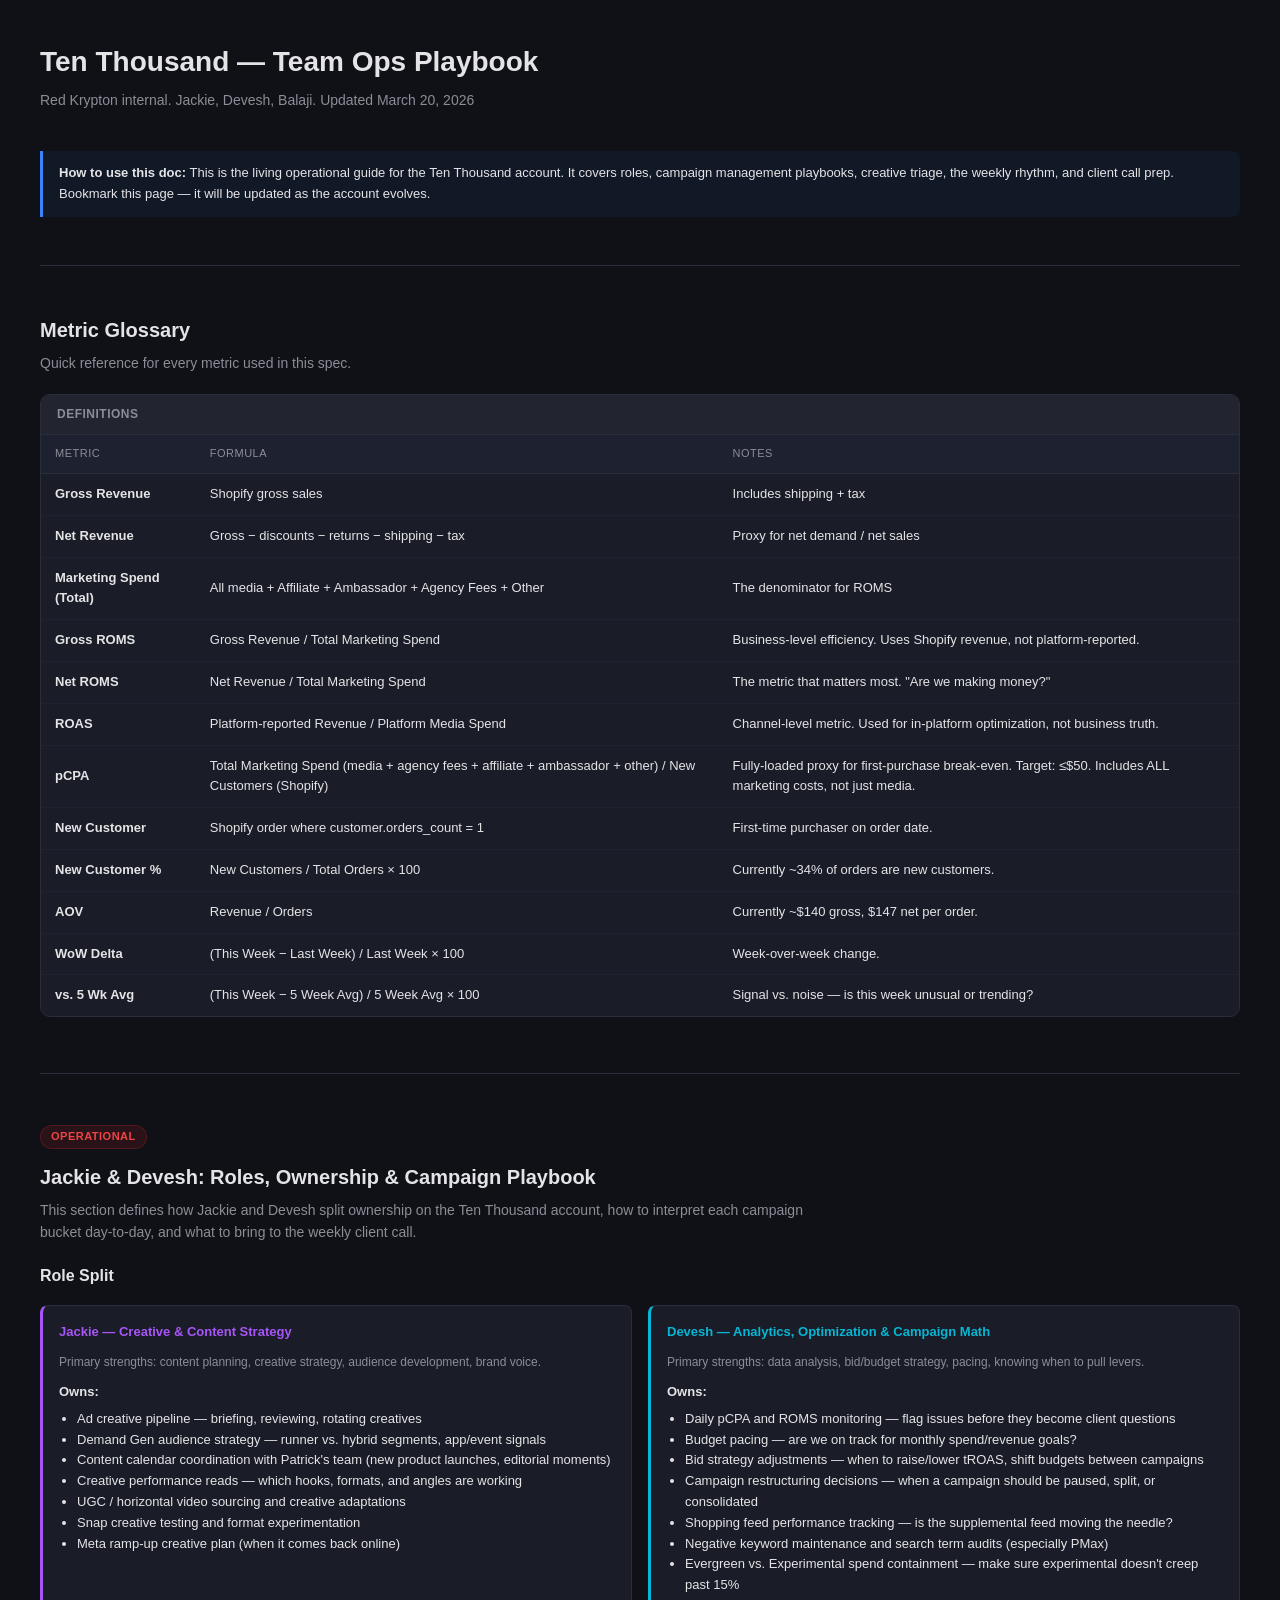
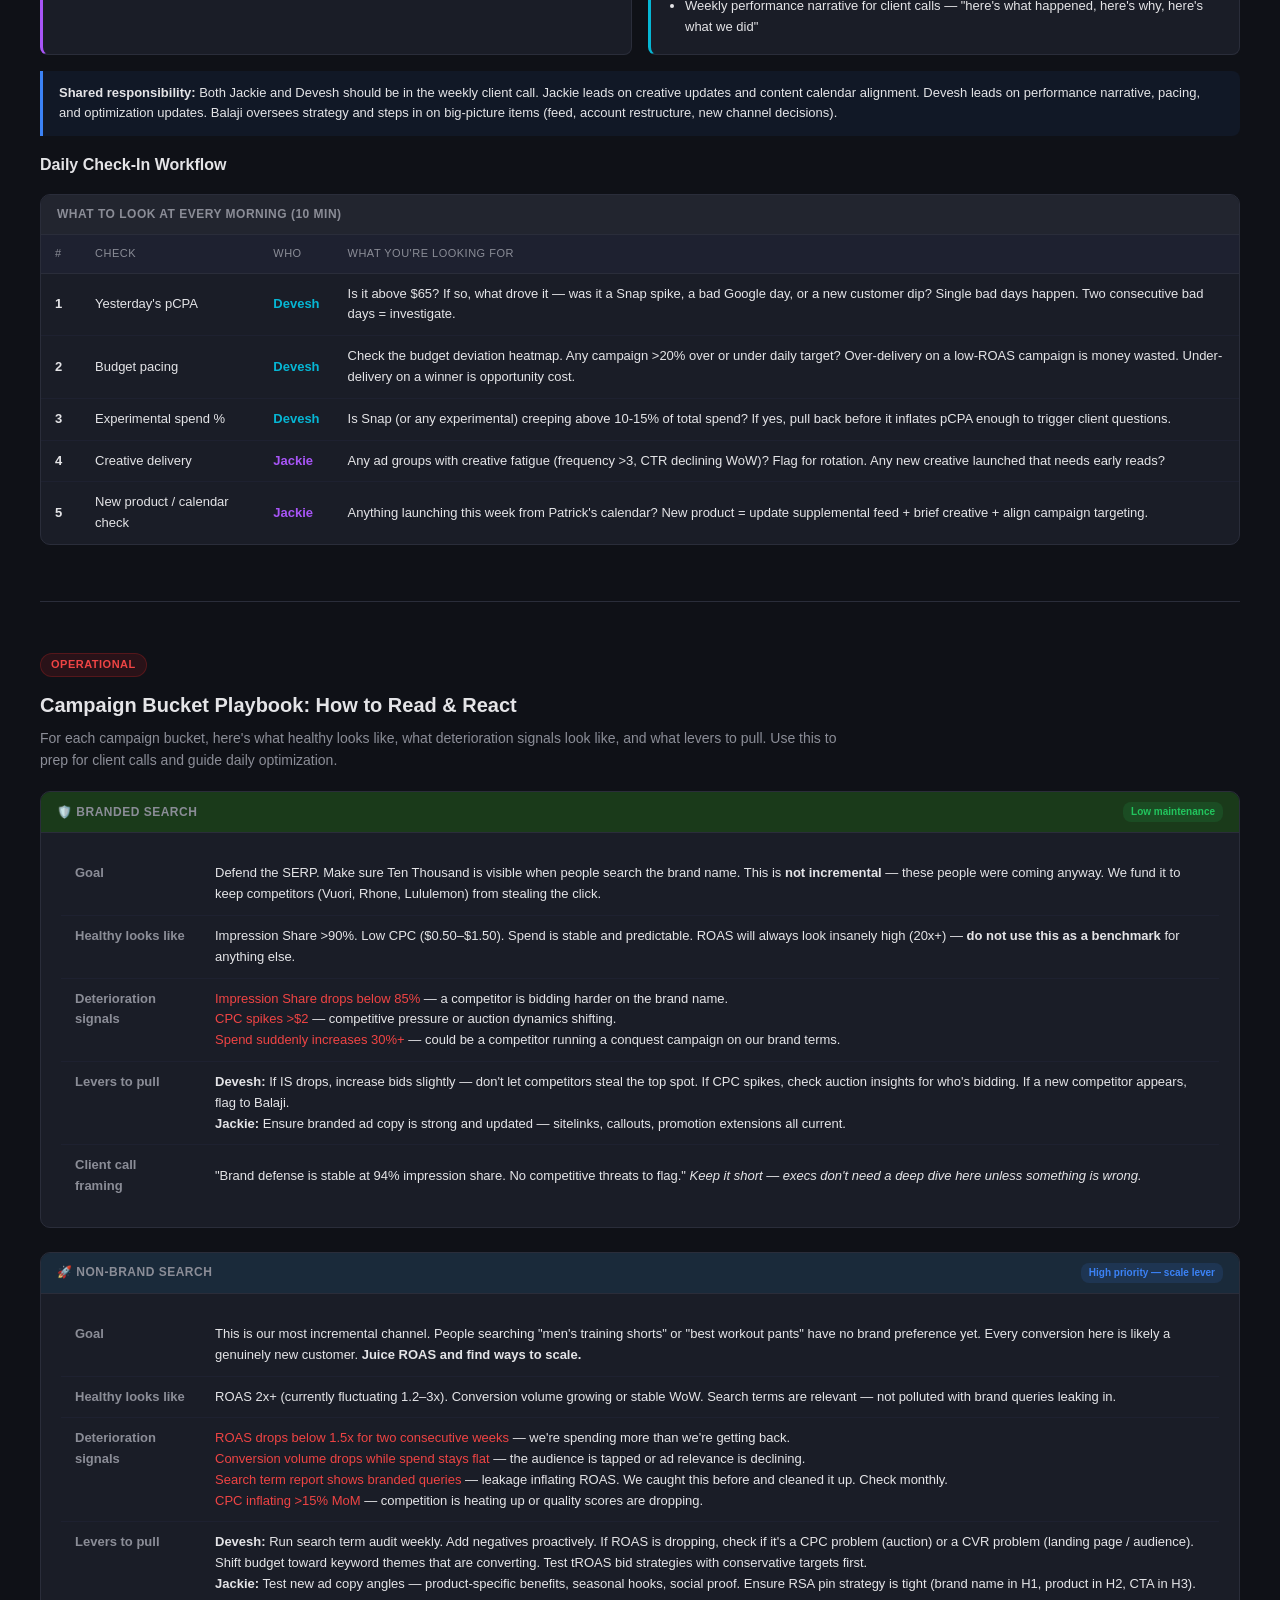
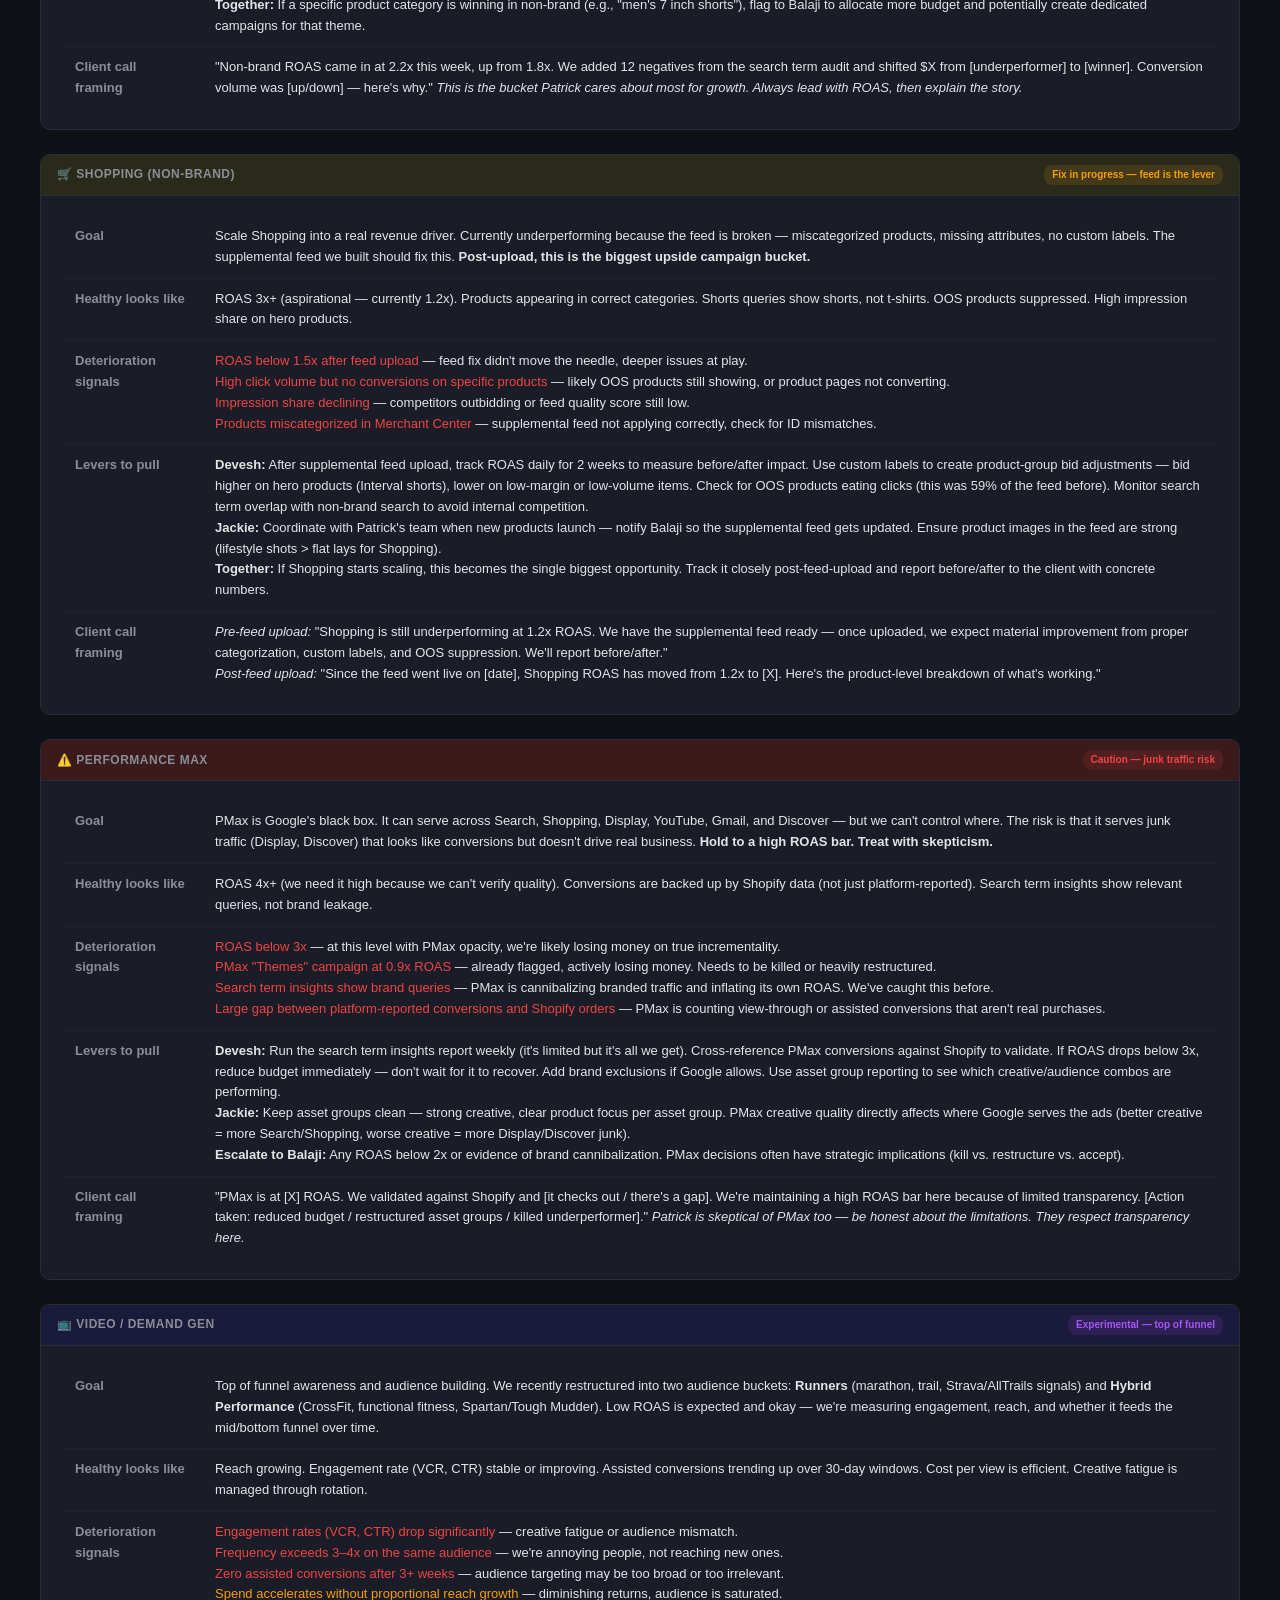
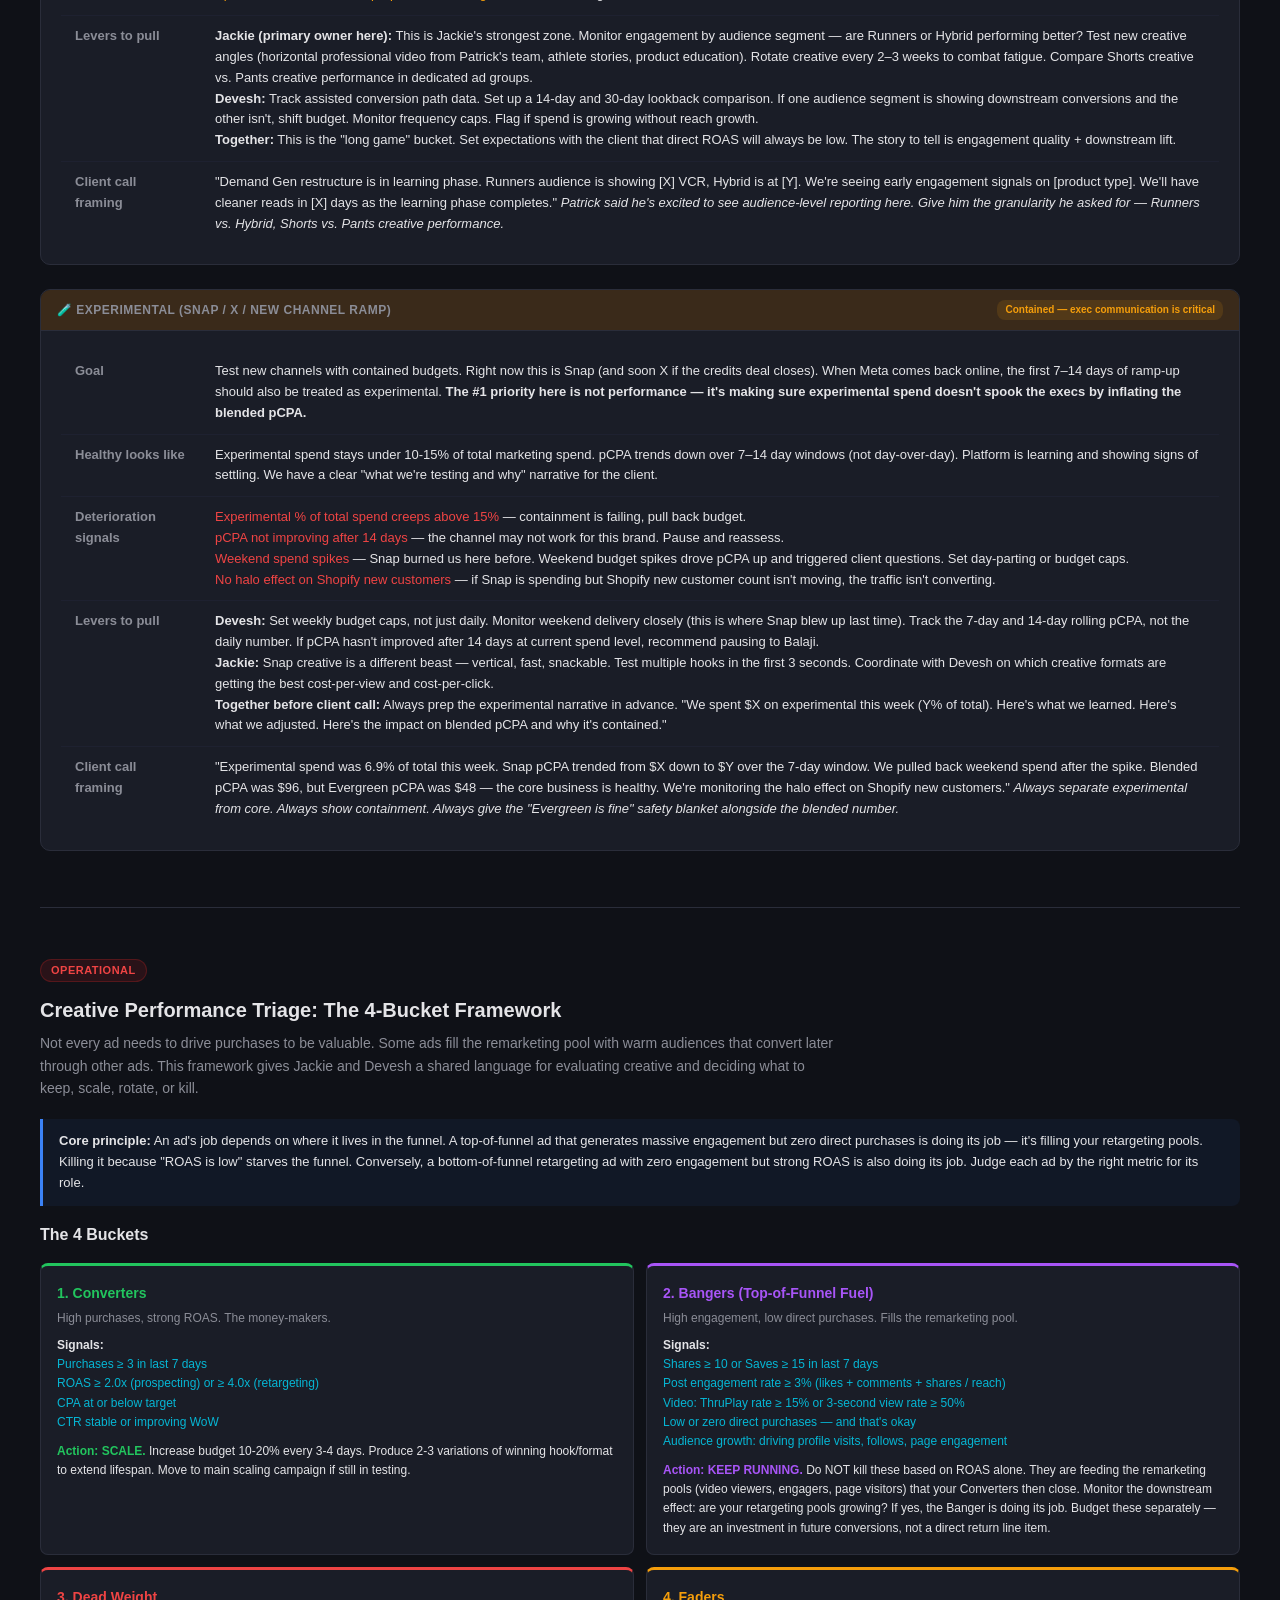
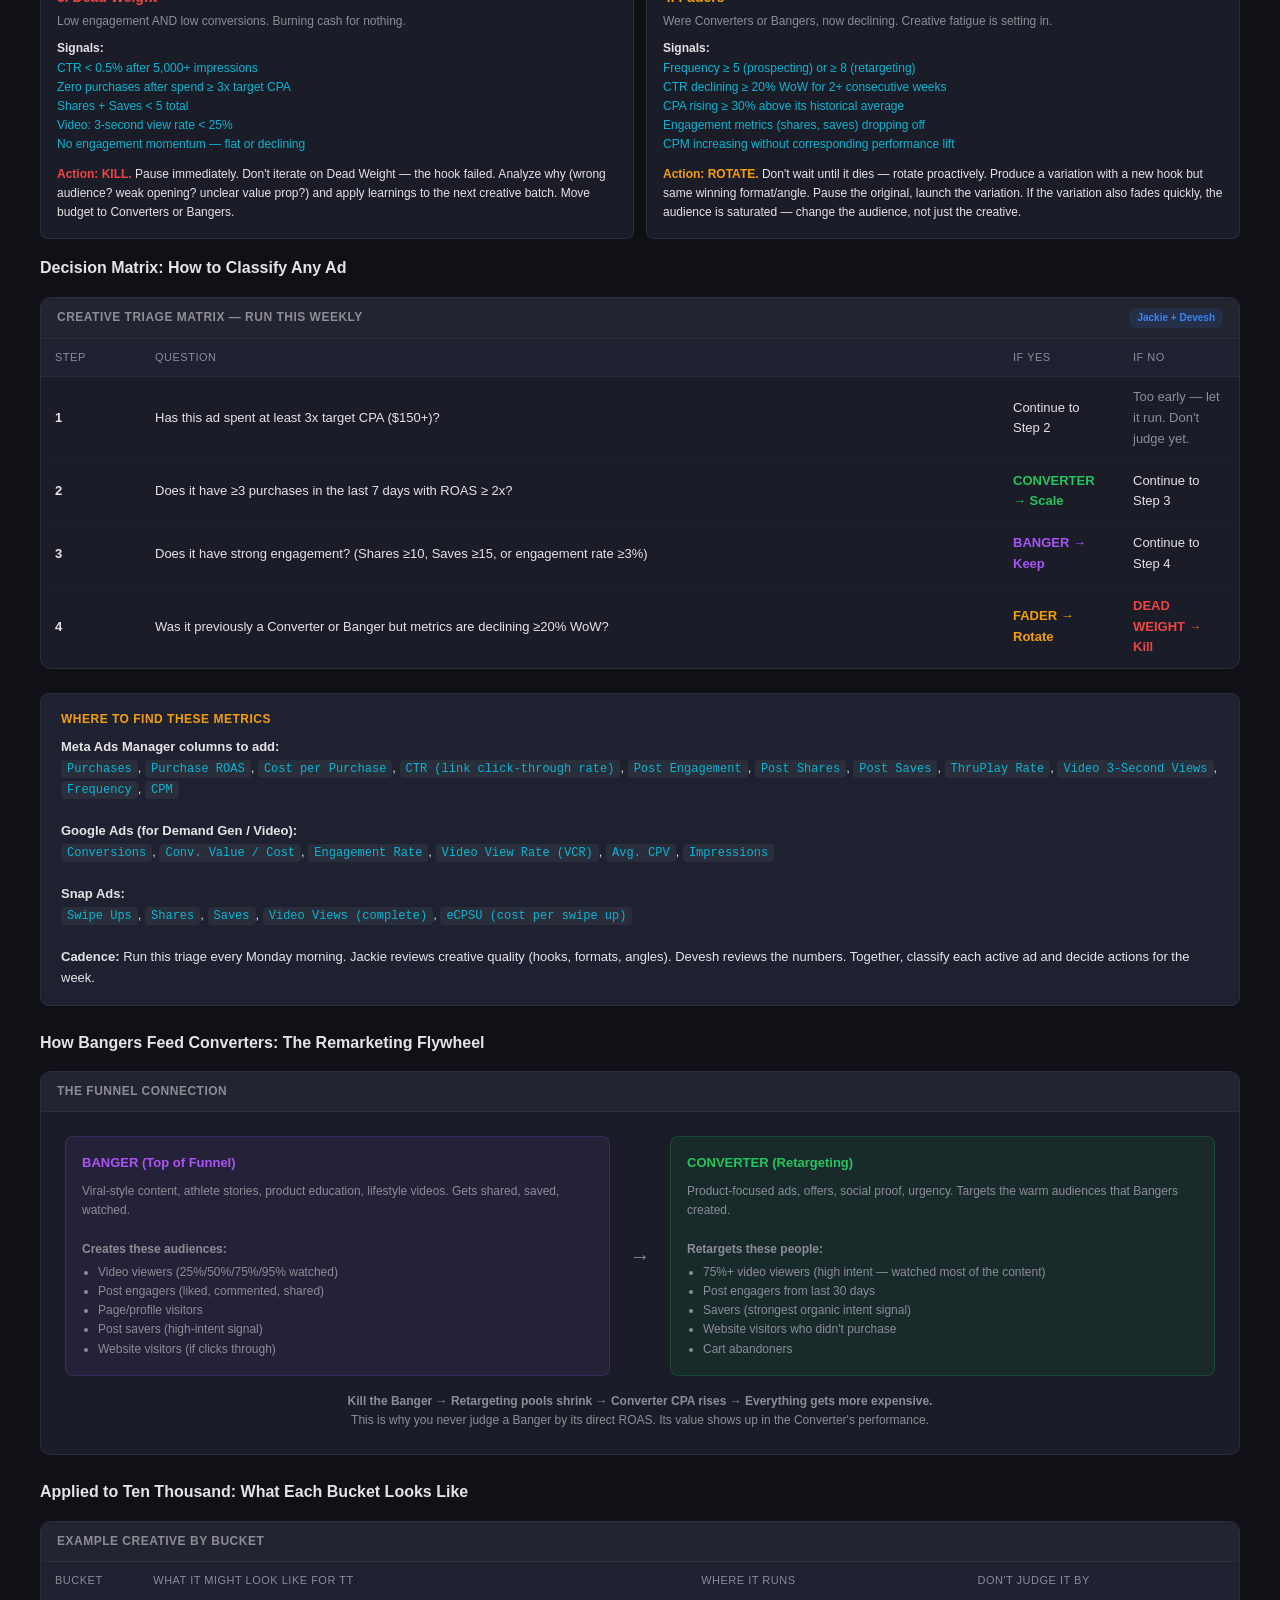
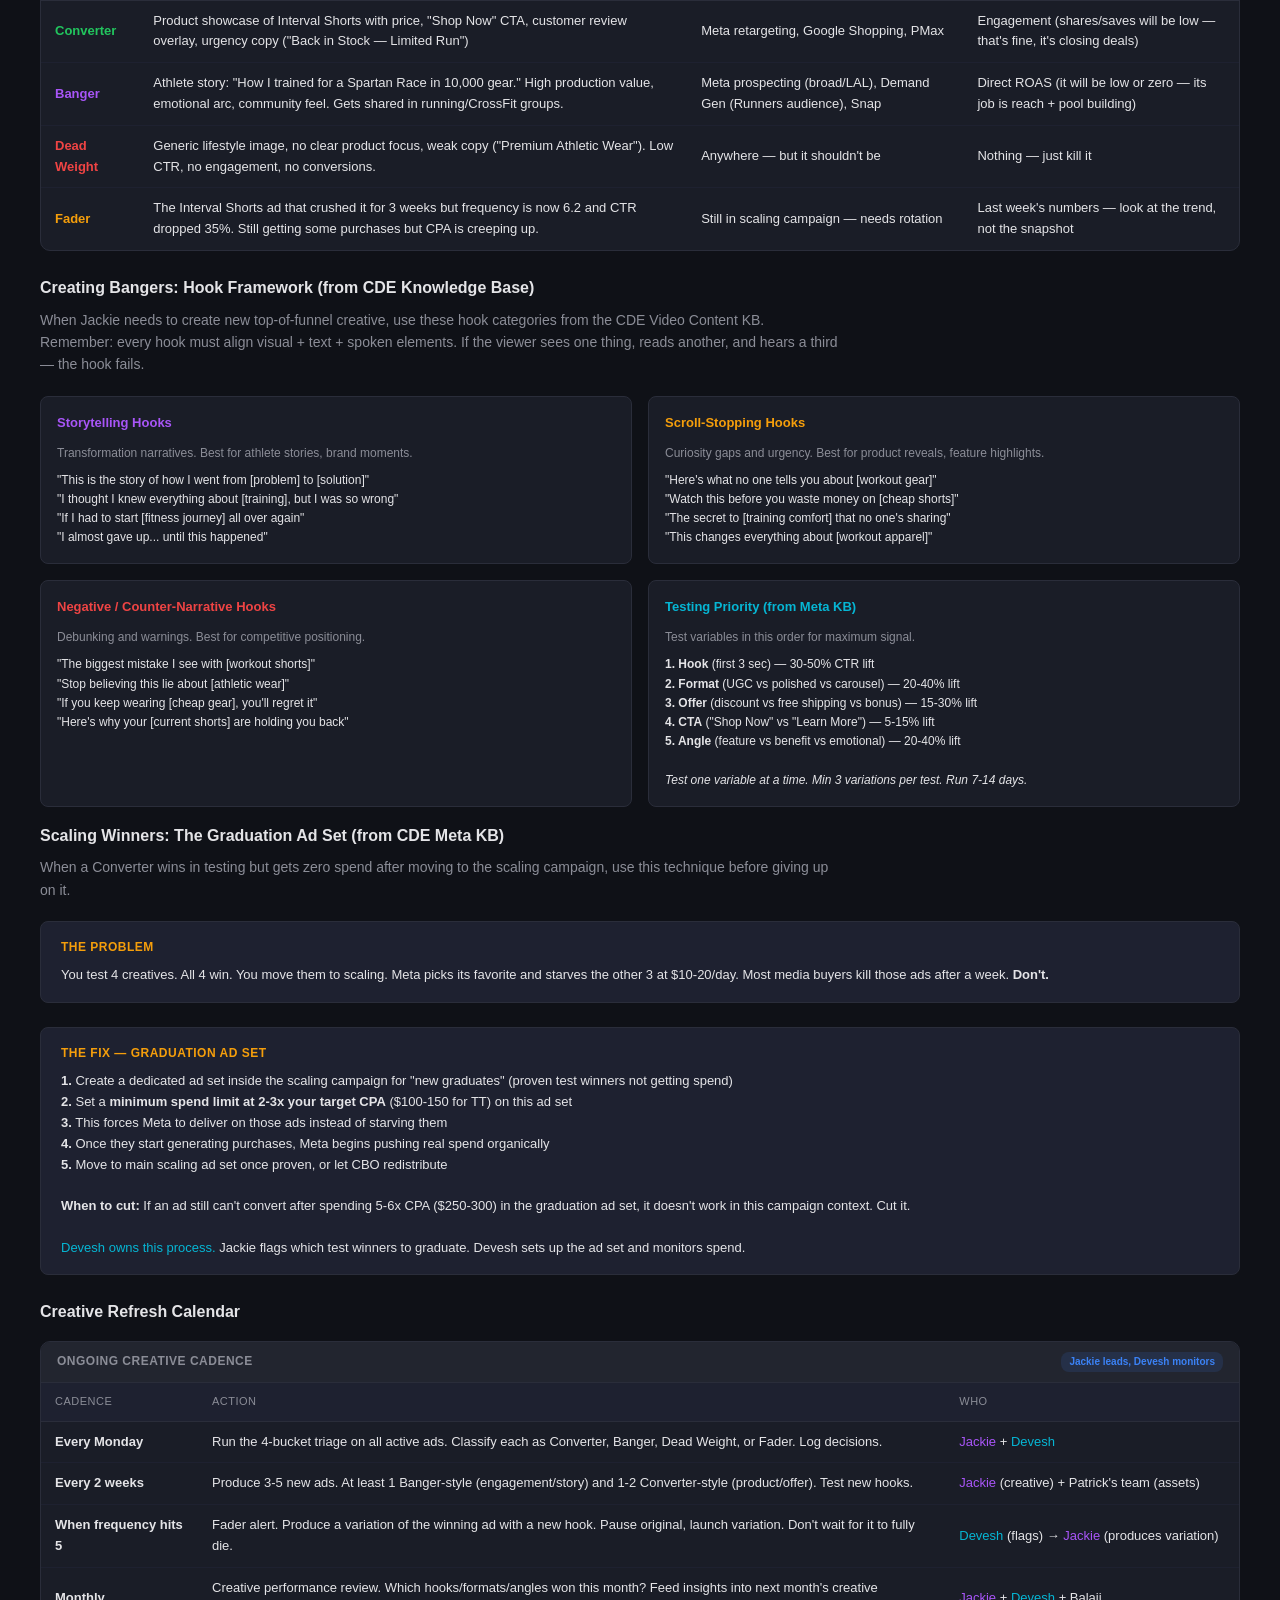
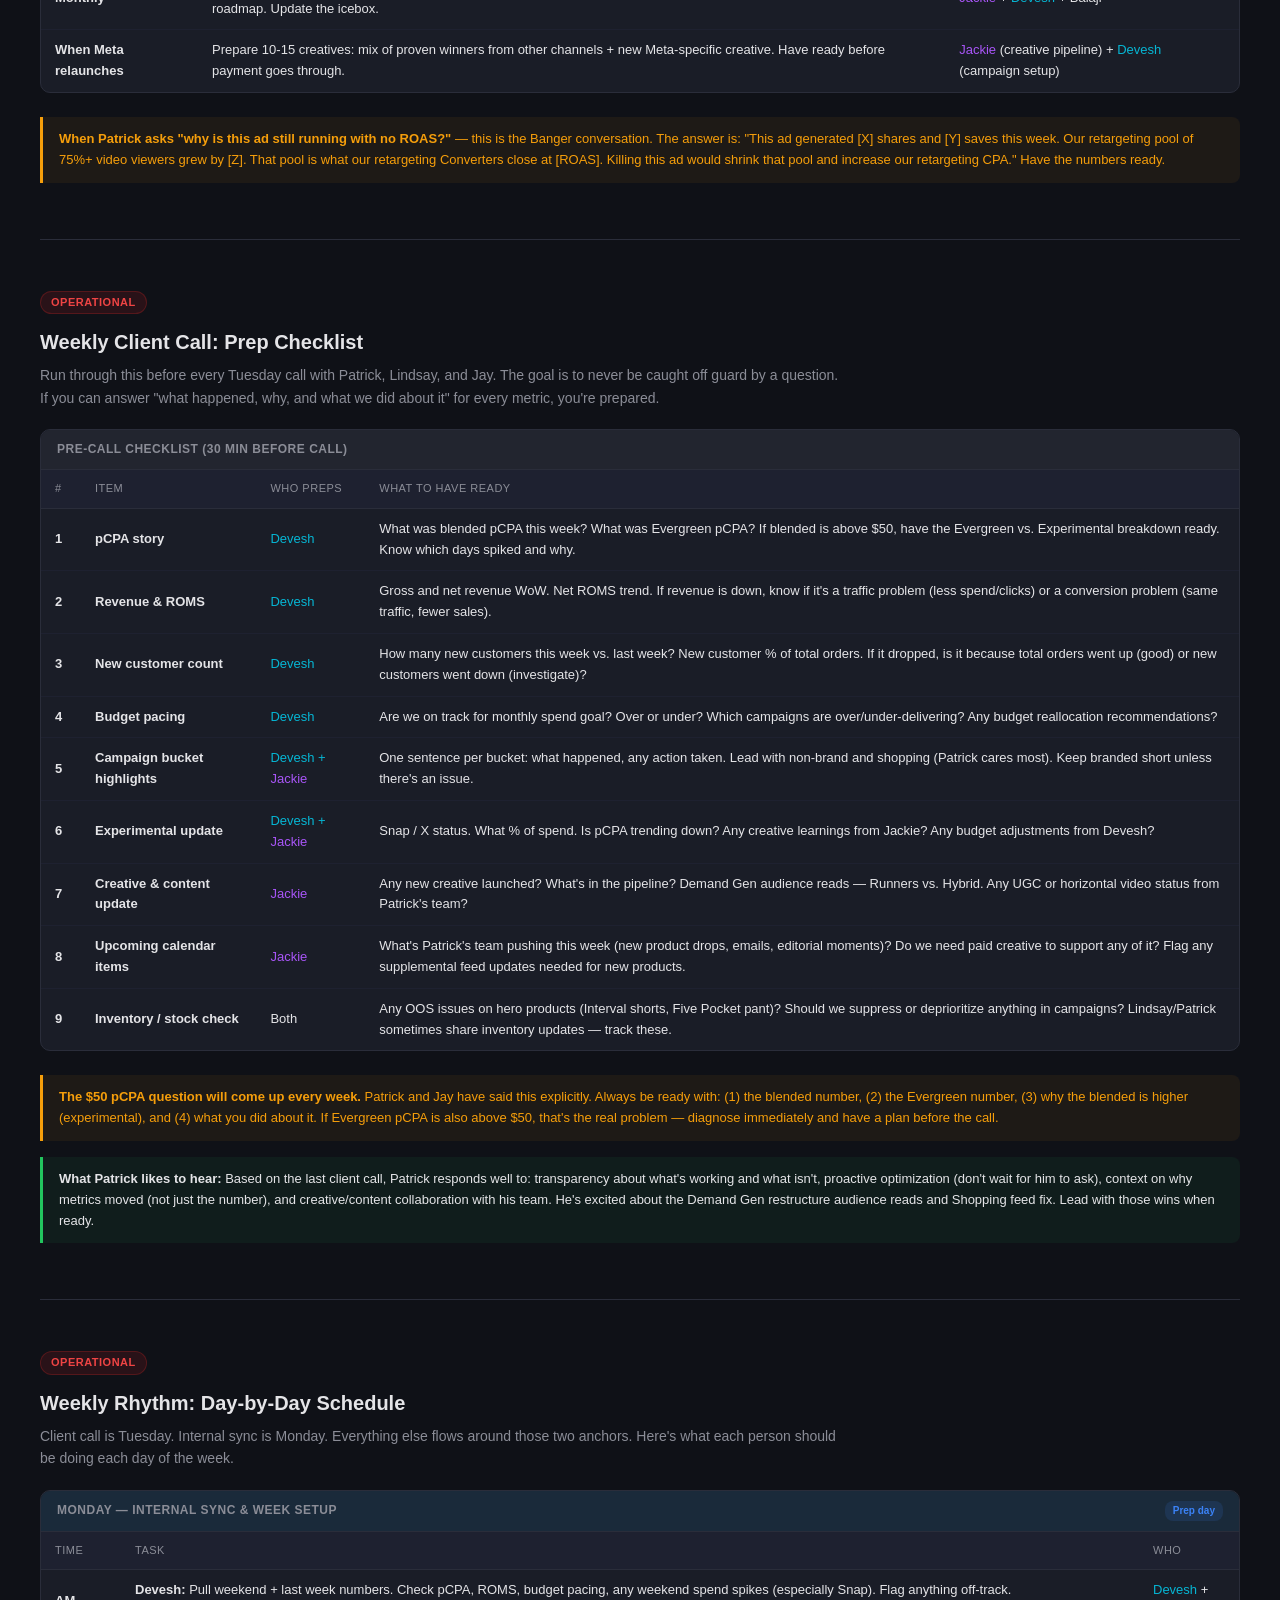
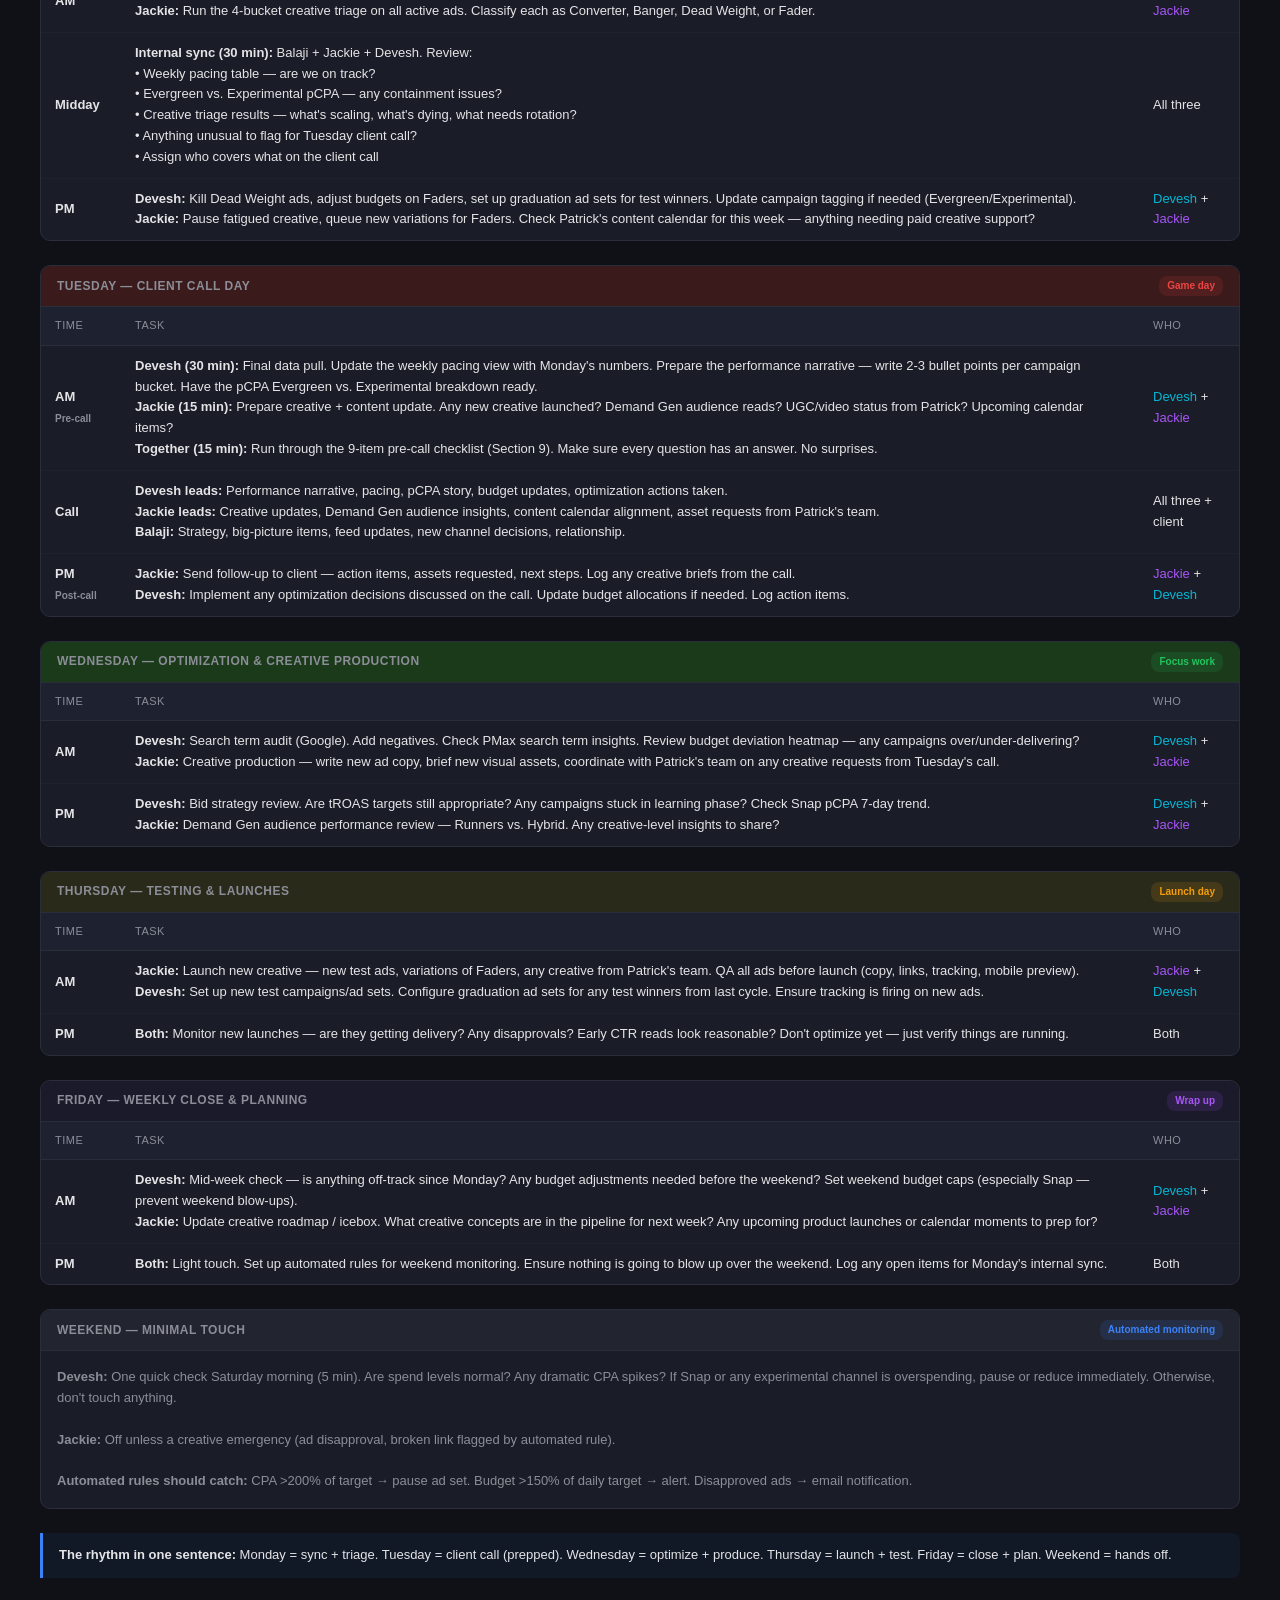
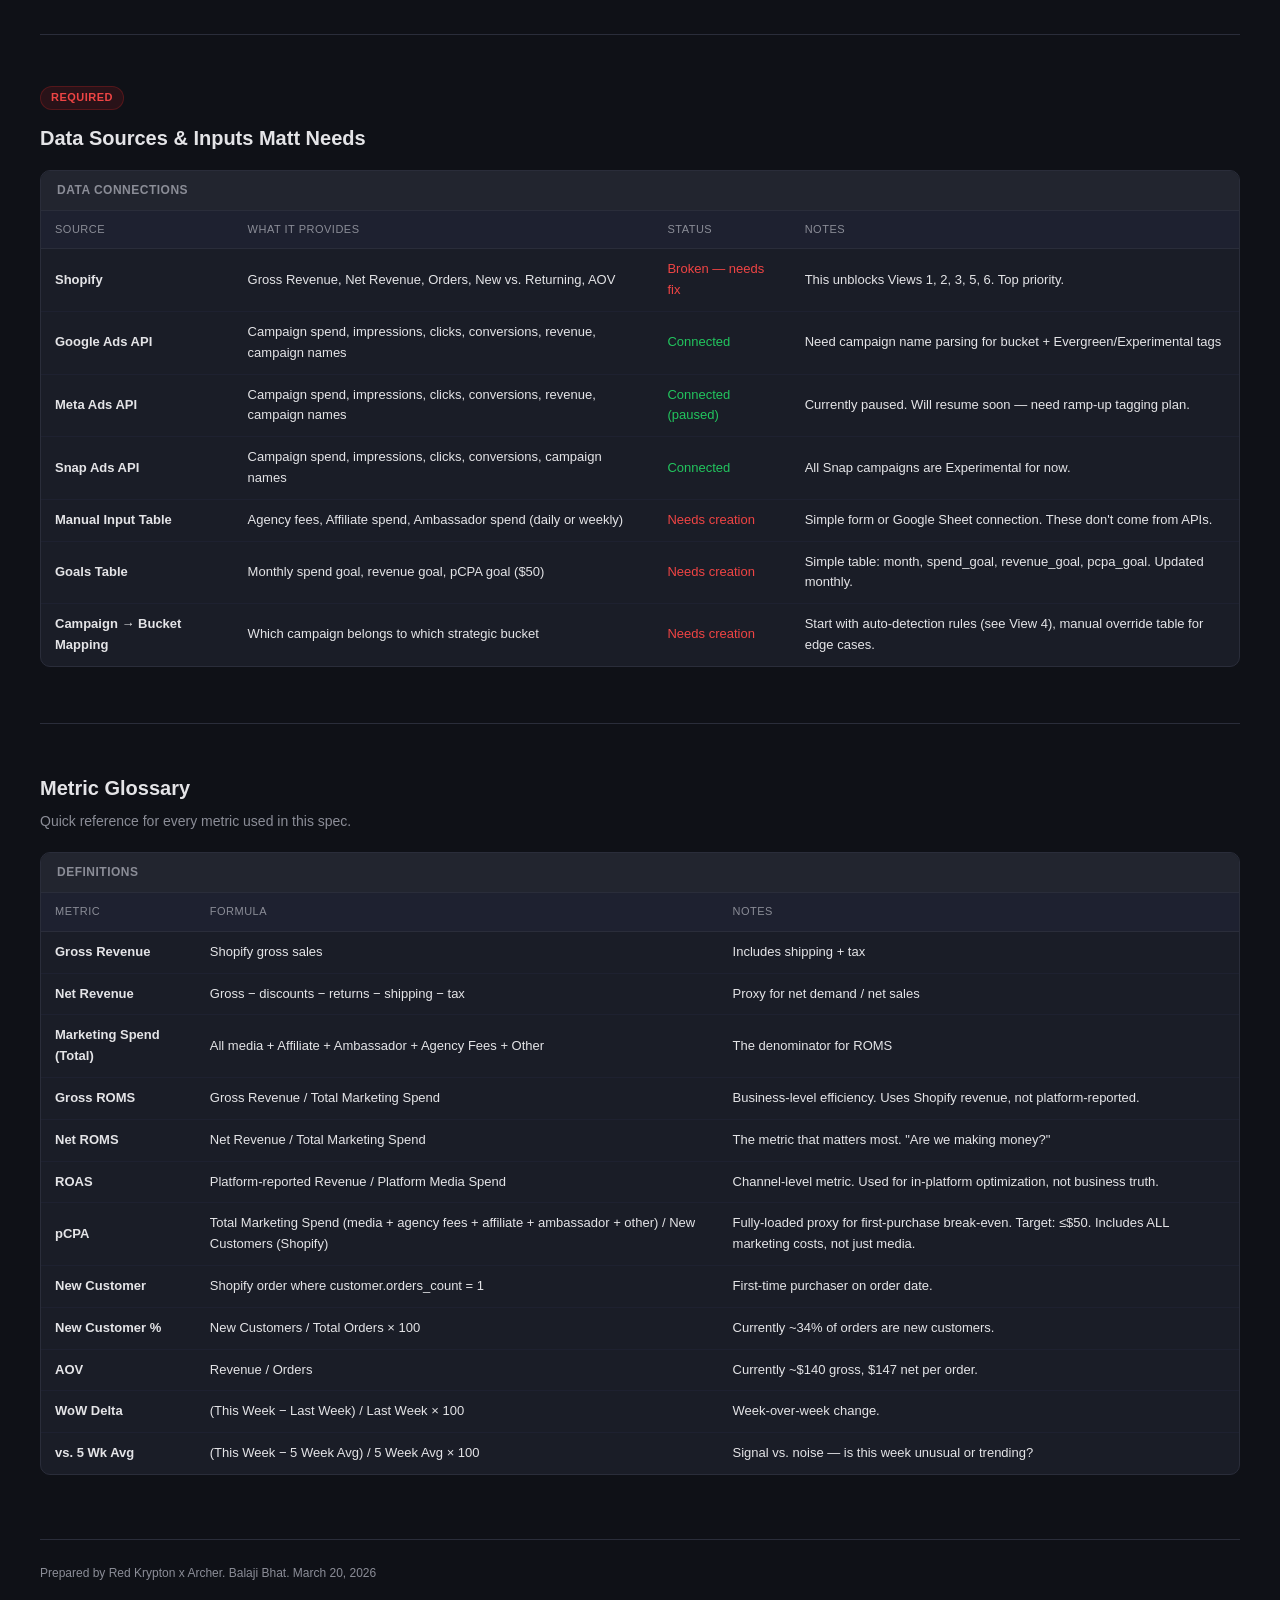
==== index.html @ ad77f722 "Ten Thousand team ops playbook Co-Authored-By: Claude Opus 4.6 (1M context) <noreply@anthropic.com>" ====
<!DOCTYPE html>
<html lang="en">
<head>
<meta charset="UTF-8">
<meta name="viewport" content="width=device-width, initial-scale=1.0">
<title>Ten Thousand — Team Ops Playbook</title>
<style>
  :root {
    --bg: #0f1117;
    --card: #1a1d27;
    --border: #2a2d3a;
    --text: #e4e4e7;
    --muted: #8b8d97;
    --green: #22c55e;
    --red: #ef4444;
    --amber: #f59e0b;
    --blue: #3b82f6;
    --purple: #a855f7;
    --cyan: #06b6d4;
  }
  * { margin: 0; padding: 0; box-sizing: border-box; }
  body { font-family: 'Inter', -apple-system, BlinkMacSystemFont, 'Segoe UI', sans-serif; background: var(--bg); color: var(--text); line-height: 1.6; padding: 40px; }
  .container { max-width: 1200px; margin: 0 auto; }
  h1 { font-size: 28px; font-weight: 700; margin-bottom: 4px; }
  .subtitle { color: var(--muted); font-size: 14px; margin-bottom: 40px; }
  h2 { font-size: 20px; font-weight: 600; margin-bottom: 6px; color: var(--text); }
  h3 { font-size: 16px; font-weight: 600; margin-bottom: 8px; color: var(--text); }
  .section { margin-bottom: 56px; }
  .section-desc { color: var(--muted); font-size: 14px; margin-bottom: 20px; max-width: 800px; }

  /* Priority badge */
  .priority { display: inline-block; padding: 2px 10px; border-radius: 12px; font-size: 11px; font-weight: 600; text-transform: uppercase; letter-spacing: 0.5px; margin-bottom: 12px; }
  .p1 { background: #dc262620; color: var(--red); border: 1px solid #dc262640; }
  .p2 { background: #f59e0b20; color: var(--amber); border: 1px solid #f59e0b40; }
  .p3 { background: #3b82f620; color: var(--blue); border: 1px solid #3b82f640; }

  /* Logic box */
  .logic-box { background: #1e2130; border: 1px solid var(--border); border-radius: 8px; padding: 16px 20px; margin: 16px 0 24px 0; font-size: 13px; }
  .logic-box code { background: #2a2d3a; padding: 2px 6px; border-radius: 4px; font-family: 'JetBrains Mono', 'Fira Code', monospace; font-size: 12px; color: var(--cyan); }
  .logic-box .label { color: var(--amber); font-weight: 600; font-size: 12px; text-transform: uppercase; letter-spacing: 0.5px; margin-bottom: 8px; display: block; }

  /* Mockup tables */
  .mockup { background: var(--card); border: 1px solid var(--border); border-radius: 10px; overflow: hidden; margin: 16px 0 24px 0; }
  .mockup-header { background: #22252f; padding: 10px 16px; font-size: 12px; color: var(--muted); font-weight: 600; text-transform: uppercase; letter-spacing: 0.5px; border-bottom: 1px solid var(--border); display: flex; justify-content: space-between; align-items: center; }
  .mockup-header .tag { font-size: 10px; background: #3b82f620; color: var(--blue); padding: 2px 8px; border-radius: 8px; text-transform: none; letter-spacing: 0; }
  table { width: 100%; border-collapse: collapse; font-size: 13px; }
  th { text-align: left; padding: 10px 14px; color: var(--muted); font-weight: 500; font-size: 11px; text-transform: uppercase; letter-spacing: 0.5px; border-bottom: 1px solid var(--border); background: #1e2130; }
  td { padding: 10px 14px; border-bottom: 1px solid #1e2130; }
  tr:last-child td { border-bottom: none; }
  .num { text-align: right; font-family: 'JetBrains Mono', 'Fira Code', monospace; font-size: 12px; }
  .pos { color: var(--green); }
  .neg { color: var(--red); }
  .warn { color: var(--amber); }
  .dim { color: var(--muted); }
  .bold { font-weight: 600; }
  .row-sep { border-top: 2px solid var(--border) !important; }
  .row-highlight { background: #22252f; }
  .row-exp { background: #f59e0b08; }
  .row-total { background: #1e2130; font-weight: 600; }

  /* KPI cards */
  .kpi-grid { display: grid; grid-template-columns: repeat(auto-fit, minmax(180px, 1fr)); gap: 12px; margin: 16px 0 24px 0; }
  .kpi-card { background: var(--card); border: 1px solid var(--border); border-radius: 8px; padding: 16px; }
  .kpi-card .kpi-label { font-size: 11px; color: var(--muted); text-transform: uppercase; letter-spacing: 0.5px; margin-bottom: 4px; }
  .kpi-card .kpi-value { font-size: 24px; font-weight: 700; font-family: 'JetBrains Mono', 'Fira Code', monospace; }
  .kpi-card .kpi-delta { font-size: 12px; margin-top: 4px; }
  .kpi-card .kpi-target { font-size: 11px; color: var(--muted); margin-top: 2px; }
  .threshold-bar { height: 4px; border-radius: 2px; margin-top: 8px; background: #2a2d3a; position: relative; }
  .threshold-fill { height: 100%; border-radius: 2px; }

  /* Tag chips */
  .tag-chip { display: inline-block; padding: 3px 10px; border-radius: 6px; font-size: 11px; font-weight: 600; margin: 2px 4px 2px 0; }
  .tag-evergreen { background: #22c55e18; color: var(--green); border: 1px solid #22c55e30; }
  .tag-experimental { background: #f59e0b18; color: var(--amber); border: 1px solid #f59e0b30; }
  .tag-rampup { background: #a855f718; color: var(--purple); border: 1px solid #a855f730; }

  /* Campaign name examples */
  .campaign-name { font-family: 'JetBrains Mono', 'Fira Code', monospace; font-size: 12px; background: #2a2d3a; padding: 4px 8px; border-radius: 4px; display: inline-block; margin: 2px 0; }

  /* Bucket cards */
  .bucket-grid { display: grid; grid-template-columns: 1fr 1fr; gap: 12px; margin: 16px 0; }
  .bucket-card { background: var(--card); border: 1px solid var(--border); border-radius: 8px; padding: 16px; }
  .bucket-card h4 { font-size: 14px; margin-bottom: 4px; }
  .bucket-card .strategy { font-size: 12px; color: var(--muted); margin-bottom: 8px; }
  .bucket-card .metric-list { font-size: 12px; }
  .bucket-card .metric-list span { color: var(--cyan); }

  /* Notes */
  .note { background: #3b82f610; border-left: 3px solid var(--blue); padding: 12px 16px; border-radius: 0 8px 8px 0; margin: 16px 0; font-size: 13px; }
  .note.warn { background: #f59e0b10; border-left-color: var(--amber); }
  .note.green { background: #22c55e10; border-left-color: var(--green); }

  .divider { border: none; border-top: 1px solid var(--border); margin: 48px 0; }

  /* Naming convention examples */
  .naming-grid { display: grid; grid-template-columns: 1fr 1fr; gap: 16px; margin: 16px 0; }
  .naming-box { background: var(--card); border: 1px solid var(--border); border-radius: 8px; padding: 16px; }
  .naming-box h4 { font-size: 13px; margin-bottom: 10px; }
  .naming-example { margin-bottom: 6px; }

  .footer { margin-top: 64px; padding-top: 24px; border-top: 1px solid var(--border); color: var(--muted); font-size: 12px; }
</style>
</head>
<body>
<div class="container">
<h1>Ten Thousand — Team Ops Playbook</h1>
<p class="subtitle">Red Krypton internal. Jackie, Devesh, Balaji. Updated March 20, 2026</p>
<div class="note"><strong>How to use this doc:</strong> This is the living operational guide for the Ten Thousand account. It covers roles, campaign management playbooks, creative triage, the weekly rhythm, and client call prep. Bookmark this page — it will be updated as the account evolves.</div>

<hr class="divider">
<div class="section">
  <h2>Metric Glossary</h2>
  <p class="section-desc">Quick reference for every metric used in this spec.</p>

  <div class="mockup">
    <div class="mockup-header">Definitions</div>
    <table>
      <thead>
        <tr>
          <th>Metric</th>
          <th>Formula</th>
          <th>Notes</th>
        </tr>
      </thead>
      <tbody>
        <tr>
          <td class="bold">Gross Revenue</td>
          <td>Shopify gross sales</td>
          <td>Includes shipping + tax</td>
        </tr>
        <tr>
          <td class="bold">Net Revenue</td>
          <td>Gross − discounts − returns − shipping − tax</td>
          <td>Proxy for net demand / net sales</td>
        </tr>
        <tr>
          <td class="bold">Marketing Spend (Total)</td>
          <td>All media + Affiliate + Ambassador + Agency Fees + Other</td>
          <td>The denominator for ROMS</td>
        </tr>
        <tr>
          <td class="bold">Gross ROMS</td>
          <td>Gross Revenue / Total Marketing Spend</td>
          <td>Business-level efficiency. Uses Shopify revenue, not platform-reported.</td>
        </tr>
        <tr>
          <td class="bold">Net ROMS</td>
          <td>Net Revenue / Total Marketing Spend</td>
          <td>The metric that matters most. "Are we making money?"</td>
        </tr>
        <tr>
          <td class="bold">ROAS</td>
          <td>Platform-reported Revenue / Platform Media Spend</td>
          <td>Channel-level metric. Used for in-platform optimization, not business truth.</td>
        </tr>
        <tr>
          <td class="bold">pCPA</td>
          <td>Total Marketing Spend (media + agency fees + affiliate + ambassador + other) / New Customers (Shopify)</td>
          <td>Fully-loaded proxy for first-purchase break-even. Target: ≤$50. Includes ALL marketing costs, not just media.</td>
        </tr>
        <tr>
          <td class="bold">New Customer</td>
          <td>Shopify order where customer.orders_count = 1</td>
          <td>First-time purchaser on order date.</td>
        </tr>
        <tr>
          <td class="bold">New Customer %</td>
          <td>New Customers / Total Orders × 100</td>
          <td>Currently ~34% of orders are new customers.</td>
        </tr>
        <tr>
          <td class="bold">AOV</td>
          <td>Revenue / Orders</td>
          <td>Currently ~$140 gross, $147 net per order.</td>
        </tr>
        <tr>
          <td class="bold">WoW Delta</td>
          <td>(This Week − Last Week) / Last Week × 100</td>
          <td>Week-over-week change.</td>
        </tr>
        <tr>
          <td class="bold">vs. 5 Wk Avg</td>
          <td>(This Week − 5 Week Avg) / 5 Week Avg × 100</td>
          <td>Signal vs. noise — is this week unusual or trending?</td>
        </tr>
      </tbody>
    </table>
  </div>
</div>

<!-- ============================================================ -->
<!-- SECTION 7: JACKIE + DEVIS OPERATIONAL PLAYBOOK -->
<!-- ============================================================ -->
<hr class="divider">
<div class="section">
  <span class="priority p1">Operational</span>
  <h2>Jackie &amp; Devesh: Roles, Ownership &amp; Campaign Playbook</h2>
  <p class="section-desc">
    This section defines how Jackie and Devesh split ownership on the Ten Thousand account, how to interpret each campaign bucket day-to-day, and what to bring to the weekly client call.
  </p>

  <!-- ROLES -->
  <h3>Role Split</h3>
  <div class="naming-grid">
    <div class="naming-box" style="border-left: 3px solid var(--purple);">
      <h4 style="color: var(--purple);">Jackie — Creative &amp; Content Strategy</h4>
      <p style="font-size:12px; color: var(--muted); margin-bottom: 10px;">Primary strengths: content planning, creative strategy, audience development, brand voice.</p>
      <div style="font-size: 13px;">
        <strong>Owns:</strong>
        <ul style="margin: 6px 0 0 18px; color: var(--text);">
          <li>Ad creative pipeline — briefing, reviewing, rotating creatives</li>
          <li>Demand Gen audience strategy — runner vs. hybrid segments, app/event signals</li>
          <li>Content calendar coordination with Patrick's team (new product launches, editorial moments)</li>
          <li>Creative performance reads — which hooks, formats, and angles are working</li>
          <li>UGC / horizontal video sourcing and creative adaptations</li>
          <li>Snap creative testing and format experimentation</li>
          <li>Meta ramp-up creative plan (when it comes back online)</li>
        </ul>
      </div>
    </div>
    <div class="naming-box" style="border-left: 3px solid var(--cyan);">
      <h4 style="color: var(--cyan);">Devesh — Analytics, Optimization &amp; Campaign Math</h4>
      <p style="font-size:12px; color: var(--muted); margin-bottom: 10px;">Primary strengths: data analysis, bid/budget strategy, pacing, knowing when to pull levers.</p>
      <div style="font-size: 13px;">
        <strong>Owns:</strong>
        <ul style="margin: 6px 0 0 18px; color: var(--text);">
          <li>Daily pCPA and ROMS monitoring — flag issues before they become client questions</li>
          <li>Budget pacing — are we on track for monthly spend/revenue goals?</li>
          <li>Bid strategy adjustments — when to raise/lower tROAS, shift budgets between campaigns</li>
          <li>Campaign restructuring decisions — when a campaign should be paused, split, or consolidated</li>
          <li>Shopping feed performance tracking — is the supplemental feed moving the needle?</li>
          <li>Negative keyword maintenance and search term audits (especially PMax)</li>
          <li>Evergreen vs. Experimental spend containment — make sure experimental doesn't creep past 15%</li>
          <li>Weekly performance narrative for client calls — "here's what happened, here's why, here's what we did"</li>
        </ul>
      </div>
    </div>
  </div>

  <div class="note">
    <strong>Shared responsibility:</strong> Both Jackie and Devesh should be in the weekly client call. Jackie leads on creative updates and content calendar alignment. Devesh leads on performance narrative, pacing, and optimization updates. Balaji oversees strategy and steps in on big-picture items (feed, account restructure, new channel decisions).
  </div>

  <!-- DAILY WORKFLOW -->
  <h3>Daily Check-In Workflow</h3>
  <div class="mockup">
    <div class="mockup-header">What to look at every morning (10 min)</div>
    <table>
      <thead>
        <tr>
          <th style="width: 40px;">#</th>
          <th>Check</th>
          <th>Who</th>
          <th>What You're Looking For</th>
        </tr>
      </thead>
      <tbody>
        <tr>
          <td class="bold">1</td>
          <td>Yesterday's pCPA</td>
          <td class="bold" style="color: var(--cyan);">Devesh</td>
          <td>Is it above $65? If so, what drove it — was it a Snap spike, a bad Google day, or a new customer dip? Single bad days happen. Two consecutive bad days = investigate.</td>
        </tr>
        <tr>
          <td class="bold">2</td>
          <td>Budget pacing</td>
          <td class="bold" style="color: var(--cyan);">Devesh</td>
          <td>Check the budget deviation heatmap. Any campaign >20% over or under daily target? Over-delivery on a low-ROAS campaign is money wasted. Under-delivery on a winner is opportunity cost.</td>
        </tr>
        <tr>
          <td class="bold">3</td>
          <td>Experimental spend %</td>
          <td class="bold" style="color: var(--cyan);">Devesh</td>
          <td>Is Snap (or any experimental) creeping above 10-15% of total spend? If yes, pull back before it inflates pCPA enough to trigger client questions.</td>
        </tr>
        <tr>
          <td class="bold">4</td>
          <td>Creative delivery</td>
          <td class="bold" style="color: var(--purple);">Jackie</td>
          <td>Any ad groups with creative fatigue (frequency >3, CTR declining WoW)? Flag for rotation. Any new creative launched that needs early reads?</td>
        </tr>
        <tr>
          <td class="bold">5</td>
          <td>New product / calendar check</td>
          <td class="bold" style="color: var(--purple);">Jackie</td>
          <td>Anything launching this week from Patrick's calendar? New product = update supplemental feed + brief creative + align campaign targeting.</td>
        </tr>
      </tbody>
    </table>
  </div>
</div>

<!-- ============================================================ -->
<!-- SECTION 8: CAMPAIGN BUCKET PLAYBOOK -->
<!-- ============================================================ -->
<hr class="divider">
<div class="section">
  <span class="priority p1">Operational</span>
  <h2>Campaign Bucket Playbook: How to Read &amp; React</h2>
  <p class="section-desc">
    For each campaign bucket, here's what healthy looks like, what deterioration signals look like, and what levers to pull. Use this to prep for client calls and guide daily optimization.
  </p>

  <!-- BRANDED -->
  <div class="mockup">
    <div class="mockup-header" style="background: #1a3a1a;">
      🛡️ Branded Search
      <span class="tag" style="background: #22c55e20; color: var(--green);">Low maintenance</span>
    </div>
    <div style="padding: 20px;">
      <table>
        <tr>
          <td style="width: 140px; vertical-align: top;" class="bold dim">Goal</td>
          <td>Defend the SERP. Make sure Ten Thousand is visible when people search the brand name. This is <strong>not incremental</strong> — these people were coming anyway. We fund it to keep competitors (Vuori, Rhone, Lululemon) from stealing the click.</td>
        </tr>
        <tr>
          <td class="bold dim" style="vertical-align: top;">Healthy looks like</td>
          <td>Impression Share >90%. Low CPC ($0.50–$1.50). Spend is stable and predictable. ROAS will always look insanely high (20x+) — <strong>do not use this as a benchmark</strong> for anything else.</td>
        </tr>
        <tr>
          <td class="bold dim" style="vertical-align: top;">Deterioration signals</td>
          <td>
            <span class="neg">Impression Share drops below 85%</span> — a competitor is bidding harder on the brand name.<br>
            <span class="neg">CPC spikes >$2</span> — competitive pressure or auction dynamics shifting.<br>
            <span class="neg">Spend suddenly increases 30%+</span> — could be a competitor running a conquest campaign on our brand terms.
          </td>
        </tr>
        <tr>
          <td class="bold dim" style="vertical-align: top;">Levers to pull</td>
          <td>
            <strong>Devesh:</strong> If IS drops, increase bids slightly — don't let competitors steal the top spot. If CPC spikes, check auction insights for who's bidding. If a new competitor appears, flag to Balaji.<br>
            <strong>Jackie:</strong> Ensure branded ad copy is strong and updated — sitelinks, callouts, promotion extensions all current.
          </td>
        </tr>
        <tr>
          <td class="bold dim" style="vertical-align: top;">Client call framing</td>
          <td>"Brand defense is stable at 94% impression share. No competitive threats to flag." <em>Keep it short — execs don't need a deep dive here unless something is wrong.</em></td>
        </tr>
      </table>
    </div>
  </div>

  <!-- NON-BRAND SEARCH -->
  <div class="mockup">
    <div class="mockup-header" style="background: #1a2a3a;">
      🚀 Non-Brand Search
      <span class="tag" style="background: #3b82f620; color: var(--blue);">High priority — scale lever</span>
    </div>
    <div style="padding: 20px;">
      <table>
        <tr>
          <td style="width: 140px; vertical-align: top;" class="bold dim">Goal</td>
          <td>This is our most incremental channel. People searching "men's training shorts" or "best workout pants" have no brand preference yet. Every conversion here is likely a genuinely new customer. <strong>Juice ROAS and find ways to scale.</strong></td>
        </tr>
        <tr>
          <td class="bold dim" style="vertical-align: top;">Healthy looks like</td>
          <td>ROAS 2x+ (currently fluctuating 1.2–3x). Conversion volume growing or stable WoW. Search terms are relevant — not polluted with brand queries leaking in.</td>
        </tr>
        <tr>
          <td class="bold dim" style="vertical-align: top;">Deterioration signals</td>
          <td>
            <span class="neg">ROAS drops below 1.5x for two consecutive weeks</span> — we're spending more than we're getting back.<br>
            <span class="neg">Conversion volume drops while spend stays flat</span> — the audience is tapped or ad relevance is declining.<br>
            <span class="neg">Search term report shows branded queries</span> — leakage inflating ROAS. We caught this before and cleaned it up. Check monthly.<br>
            <span class="neg">CPC inflating >15% MoM</span> — competition is heating up or quality scores are dropping.
          </td>
        </tr>
        <tr>
          <td class="bold dim" style="vertical-align: top;">Levers to pull</td>
          <td>
            <strong>Devesh:</strong> Run search term audit weekly. Add negatives proactively. If ROAS is dropping, check if it's a CPC problem (auction) or a CVR problem (landing page / audience). Shift budget toward keyword themes that are converting. Test tROAS bid strategies with conservative targets first.<br>
            <strong>Jackie:</strong> Test new ad copy angles — product-specific benefits, seasonal hooks, social proof. Ensure RSA pin strategy is tight (brand name in H1, product in H2, CTA in H3).<br>
            <strong>Together:</strong> If a specific product category is winning in non-brand (e.g., "men's 7 inch shorts"), flag to Balaji to allocate more budget and potentially create dedicated campaigns for that theme.
          </td>
        </tr>
        <tr>
          <td class="bold dim" style="vertical-align: top;">Client call framing</td>
          <td>"Non-brand ROAS came in at 2.2x this week, up from 1.8x. We added 12 negatives from the search term audit and shifted $X from [underperformer] to [winner]. Conversion volume was [up/down] — here's why." <em>This is the bucket Patrick cares about most for growth. Always lead with ROAS, then explain the story.</em></td>
        </tr>
      </table>
    </div>
  </div>

  <!-- SHOPPING -->
  <div class="mockup">
    <div class="mockup-header" style="background: #2a2a1a;">
      🛒 Shopping (Non-Brand)
      <span class="tag" style="background: #f59e0b20; color: var(--amber);">Fix in progress — feed is the lever</span>
    </div>
    <div style="padding: 20px;">
      <table>
        <tr>
          <td style="width: 140px; vertical-align: top;" class="bold dim">Goal</td>
          <td>Scale Shopping into a real revenue driver. Currently underperforming because the feed is broken — miscategorized products, missing attributes, no custom labels. The supplemental feed we built should fix this. <strong>Post-upload, this is the biggest upside campaign bucket.</strong></td>
        </tr>
        <tr>
          <td class="bold dim" style="vertical-align: top;">Healthy looks like</td>
          <td>ROAS 3x+ (aspirational — currently 1.2x). Products appearing in correct categories. Shorts queries show shorts, not t-shirts. OOS products suppressed. High impression share on hero products.</td>
        </tr>
        <tr>
          <td class="bold dim" style="vertical-align: top;">Deterioration signals</td>
          <td>
            <span class="neg">ROAS below 1.5x after feed upload</span> — feed fix didn't move the needle, deeper issues at play.<br>
            <span class="neg">High click volume but no conversions on specific products</span> — likely OOS products still showing, or product pages not converting.<br>
            <span class="neg">Impression share declining</span> — competitors outbidding or feed quality score still low.<br>
            <span class="neg">Products miscategorized in Merchant Center</span> — supplemental feed not applying correctly, check for ID mismatches.
          </td>
        </tr>
        <tr>
          <td class="bold dim" style="vertical-align: top;">Levers to pull</td>
          <td>
            <strong>Devesh:</strong> After supplemental feed upload, track ROAS daily for 2 weeks to measure before/after impact. Use custom labels to create product-group bid adjustments — bid higher on hero products (Interval shorts), lower on low-margin or low-volume items. Check for OOS products eating clicks (this was 59% of the feed before). Monitor search term overlap with non-brand search to avoid internal competition.<br>
            <strong>Jackie:</strong> Coordinate with Patrick's team when new products launch — notify Balaji so the supplemental feed gets updated. Ensure product images in the feed are strong (lifestyle shots > flat lays for Shopping).<br>
            <strong>Together:</strong> If Shopping starts scaling, this becomes the single biggest opportunity. Track it closely post-feed-upload and report before/after to the client with concrete numbers.
          </td>
        </tr>
        <tr>
          <td class="bold dim" style="vertical-align: top;">Client call framing</td>
          <td><em>Pre-feed upload:</em> "Shopping is still underperforming at 1.2x ROAS. We have the supplemental feed ready — once uploaded, we expect material improvement from proper categorization, custom labels, and OOS suppression. We'll report before/after."<br><em>Post-feed upload:</em> "Since the feed went live on [date], Shopping ROAS has moved from 1.2x to [X]. Here's the product-level breakdown of what's working."</td>
        </tr>
      </table>
    </div>
  </div>

  <!-- PMAX -->
  <div class="mockup">
    <div class="mockup-header" style="background: #3a1a1a;">
      ⚠️ Performance Max
      <span class="tag" style="background: #ef444420; color: var(--red);">Caution — junk traffic risk</span>
    </div>
    <div style="padding: 20px;">
      <table>
        <tr>
          <td style="width: 140px; vertical-align: top;" class="bold dim">Goal</td>
          <td>PMax is Google's black box. It can serve across Search, Shopping, Display, YouTube, Gmail, and Discover — but we can't control where. The risk is that it serves junk traffic (Display, Discover) that looks like conversions but doesn't drive real business. <strong>Hold to a high ROAS bar. Treat with skepticism.</strong></td>
        </tr>
        <tr>
          <td class="bold dim" style="vertical-align: top;">Healthy looks like</td>
          <td>ROAS 4x+ (we need it high because we can't verify quality). Conversions are backed up by Shopify data (not just platform-reported). Search term insights show relevant queries, not brand leakage.</td>
        </tr>
        <tr>
          <td class="bold dim" style="vertical-align: top;">Deterioration signals</td>
          <td>
            <span class="neg">ROAS below 3x</span> — at this level with PMax opacity, we're likely losing money on true incrementality.<br>
            <span class="neg">PMax "Themes" campaign at 0.9x ROAS</span> — already flagged, actively losing money. Needs to be killed or heavily restructured.<br>
            <span class="neg">Search term insights show brand queries</span> — PMax is cannibalizing branded traffic and inflating its own ROAS. We've caught this before.<br>
            <span class="neg">Large gap between platform-reported conversions and Shopify orders</span> — PMax is counting view-through or assisted conversions that aren't real purchases.
          </td>
        </tr>
        <tr>
          <td class="bold dim" style="vertical-align: top;">Levers to pull</td>
          <td>
            <strong>Devesh:</strong> Run the search term insights report weekly (it's limited but it's all we get). Cross-reference PMax conversions against Shopify to validate. If ROAS drops below 3x, reduce budget immediately — don't wait for it to recover. Add brand exclusions if Google allows. Use asset group reporting to see which creative/audience combos are performing.<br>
            <strong>Jackie:</strong> Keep asset groups clean — strong creative, clear product focus per asset group. PMax creative quality directly affects where Google serves the ads (better creative = more Search/Shopping, worse creative = more Display/Discover junk).<br>
            <strong>Escalate to Balaji:</strong> Any ROAS below 2x or evidence of brand cannibalization. PMax decisions often have strategic implications (kill vs. restructure vs. accept).
          </td>
        </tr>
        <tr>
          <td class="bold dim" style="vertical-align: top;">Client call framing</td>
          <td>"PMax is at [X] ROAS. We validated against Shopify and [it checks out / there's a gap]. We're maintaining a high ROAS bar here because of limited transparency. [Action taken: reduced budget / restructured asset groups / killed underperformer]." <em>Patrick is skeptical of PMax too — be honest about the limitations. They respect transparency here.</em></td>
        </tr>
      </table>
    </div>
  </div>

  <!-- VIDEO / DEMAND GEN -->
  <div class="mockup">
    <div class="mockup-header" style="background: #1a1a3a;">
      📺 Video / Demand Gen
      <span class="tag" style="background: #a855f720; color: var(--purple);">Experimental — top of funnel</span>
    </div>
    <div style="padding: 20px;">
      <table>
        <tr>
          <td style="width: 140px; vertical-align: top;" class="bold dim">Goal</td>
          <td>Top of funnel awareness and audience building. We recently restructured into two audience buckets: <strong>Runners</strong> (marathon, trail, Strava/AllTrails signals) and <strong>Hybrid Performance</strong> (CrossFit, functional fitness, Spartan/Tough Mudder). Low ROAS is expected and okay — we're measuring engagement, reach, and whether it feeds the mid/bottom funnel over time.</td>
        </tr>
        <tr>
          <td class="bold dim" style="vertical-align: top;">Healthy looks like</td>
          <td>Reach growing. Engagement rate (VCR, CTR) stable or improving. Assisted conversions trending up over 30-day windows. Cost per view is efficient. Creative fatigue is managed through rotation.</td>
        </tr>
        <tr>
          <td class="bold dim" style="vertical-align: top;">Deterioration signals</td>
          <td>
            <span class="neg">Engagement rates (VCR, CTR) drop significantly</span> — creative fatigue or audience mismatch.<br>
            <span class="neg">Frequency exceeds 3–4x on the same audience</span> — we're annoying people, not reaching new ones.<br>
            <span class="neg">Zero assisted conversions after 3+ weeks</span> — audience targeting may be too broad or too irrelevant.<br>
            <span class="warn">Spend accelerates without proportional reach growth</span> — diminishing returns, audience is saturated.
          </td>
        </tr>
        <tr>
          <td class="bold dim" style="vertical-align: top;">Levers to pull</td>
          <td>
            <strong>Jackie (primary owner here):</strong> This is Jackie's strongest zone. Monitor engagement by audience segment — are Runners or Hybrid performing better? Test new creative angles (horizontal professional video from Patrick's team, athlete stories, product education). Rotate creative every 2–3 weeks to combat fatigue. Compare Shorts creative vs. Pants creative performance in dedicated ad groups.<br>
            <strong>Devesh:</strong> Track assisted conversion path data. Set up a 14-day and 30-day lookback comparison. If one audience segment is showing downstream conversions and the other isn't, shift budget. Monitor frequency caps. Flag if spend is growing without reach growth.<br>
            <strong>Together:</strong> This is the "long game" bucket. Set expectations with the client that direct ROAS will always be low. The story to tell is engagement quality + downstream lift.
          </td>
        </tr>
        <tr>
          <td class="bold dim" style="vertical-align: top;">Client call framing</td>
          <td>"Demand Gen restructure is in learning phase. Runners audience is showing [X] VCR, Hybrid is at [Y]. We're seeing early engagement signals on [product type]. We'll have cleaner reads in [X] days as the learning phase completes." <em>Patrick said he's excited to see audience-level reporting here. Give him the granularity he asked for — Runners vs. Hybrid, Shorts vs. Pants creative performance.</em></td>
        </tr>
      </table>
    </div>
  </div>

  <!-- SNAP / EXPERIMENTAL -->
  <div class="mockup">
    <div class="mockup-header" style="background: #3a2a1a;">
      🧪 Experimental (Snap / X / New Channel Ramp)
      <span class="tag" style="background: #f59e0b20; color: var(--amber);">Contained — exec communication is critical</span>
    </div>
    <div style="padding: 20px;">
      <table>
        <tr>
          <td style="width: 140px; vertical-align: top;" class="bold dim">Goal</td>
          <td>Test new channels with contained budgets. Right now this is Snap (and soon X if the credits deal closes). When Meta comes back online, the first 7–14 days of ramp-up should also be treated as experimental. <strong>The #1 priority here is not performance — it's making sure experimental spend doesn't spook the execs by inflating the blended pCPA.</strong></td>
        </tr>
        <tr>
          <td class="bold dim" style="vertical-align: top;">Healthy looks like</td>
          <td>Experimental spend stays under 10-15% of total marketing spend. pCPA trends down over 7–14 day windows (not day-over-day). Platform is learning and showing signs of settling. We have a clear "what we're testing and why" narrative for the client.</td>
        </tr>
        <tr>
          <td class="bold dim" style="vertical-align: top;">Deterioration signals</td>
          <td>
            <span class="neg">Experimental % of total spend creeps above 15%</span> — containment is failing, pull back budget.<br>
            <span class="neg">pCPA not improving after 14 days</span> — the channel may not work for this brand. Pause and reassess.<br>
            <span class="neg">Weekend spend spikes</span> — Snap burned us here before. Weekend budget spikes drove pCPA up and triggered client questions. Set day-parting or budget caps.<br>
            <span class="neg">No halo effect on Shopify new customers</span> — if Snap is spending but Shopify new customer count isn't moving, the traffic isn't converting.
          </td>
        </tr>
        <tr>
          <td class="bold dim" style="vertical-align: top;">Levers to pull</td>
          <td>
            <strong>Devesh:</strong> Set weekly budget caps, not just daily. Monitor weekend delivery closely (this is where Snap blew up last time). Track the 7-day and 14-day rolling pCPA, not the daily number. If pCPA hasn't improved after 14 days at current spend level, recommend pausing to Balaji.<br>
            <strong>Jackie:</strong> Snap creative is a different beast — vertical, fast, snackable. Test multiple hooks in the first 3 seconds. Coordinate with Devesh on which creative formats are getting the best cost-per-view and cost-per-click.<br>
            <strong>Together before client call:</strong> Always prep the experimental narrative in advance. "We spent $X on experimental this week (Y% of total). Here's what we learned. Here's what we adjusted. Here's the impact on blended pCPA and why it's contained."
          </td>
        </tr>
        <tr>
          <td class="bold dim" style="vertical-align: top;">Client call framing</td>
          <td>"Experimental spend was 6.9% of total this week. Snap pCPA trended from $X down to $Y over the 7-day window. We pulled back weekend spend after the spike. Blended pCPA was $96, but Evergreen pCPA was $48 — the core business is healthy. We're monitoring the halo effect on Shopify new customers." <em>Always separate experimental from core. Always show containment. Always give the "Evergreen is fine" safety blanket alongside the blended number.</em></td>
        </tr>
      </table>
    </div>
  </div>
</div>

<!-- ============================================================ -->
<!-- SECTION 8B: CREATIVE PERFORMANCE TRIAGE -->
<!-- ============================================================ -->
<hr class="divider">
<div class="section">
  <span class="priority p1">Operational</span>
  <h2>Creative Performance Triage: The 4-Bucket Framework</h2>
  <p class="section-desc">
    Not every ad needs to drive purchases to be valuable. Some ads fill the remarketing pool with warm audiences that convert later through other ads. This framework gives Jackie and Devesh a shared language for evaluating creative and deciding what to keep, scale, rotate, or kill.
  </p>

  <div class="note">
    <strong>Core principle:</strong> An ad's job depends on where it lives in the funnel. A top-of-funnel ad that generates massive engagement but zero direct purchases is doing its job — it's filling your retargeting pools. Killing it because "ROAS is low" starves the funnel. Conversely, a bottom-of-funnel retargeting ad with zero engagement but strong ROAS is also doing its job. Judge each ad by the right metric for its role.
  </div>

  <!-- THE 4 BUCKETS -->
  <h3>The 4 Buckets</h3>

  <div class="bucket-grid">
    <div class="bucket-card" style="border-top: 3px solid var(--green);">
      <h4 style="color: var(--green);">1. Converters</h4>
      <div class="strategy">High purchases, strong ROAS. The money-makers.</div>
      <div class="metric-list" style="margin-top: 8px;">
        <strong>Signals:</strong><br>
        <span>Purchases &ge; 3 in last 7 days</span><br>
        <span>ROAS &ge; 2.0x (prospecting) or &ge; 4.0x (retargeting)</span><br>
        <span>CPA at or below target</span><br>
        <span>CTR stable or improving WoW</span>
      </div>
      <div style="margin-top: 10px; font-size: 12px;">
        <strong style="color: var(--green);">Action: SCALE.</strong> Increase budget 10-20% every 3-4 days. Produce 2-3 variations of winning hook/format to extend lifespan. Move to main scaling campaign if still in testing.
      </div>
    </div>

    <div class="bucket-card" style="border-top: 3px solid var(--purple);">
      <h4 style="color: var(--purple);">2. Bangers (Top-of-Funnel Fuel)</h4>
      <div class="strategy">High engagement, low direct purchases. Fills the remarketing pool.</div>
      <div class="metric-list" style="margin-top: 8px;">
        <strong>Signals:</strong><br>
        <span>Shares &ge; 10 or Saves &ge; 15 in last 7 days</span><br>
        <span>Post engagement rate &ge; 3% (likes + comments + shares / reach)</span><br>
        <span>Video: ThruPlay rate &ge; 15% or 3-second view rate &ge; 50%</span><br>
        <span>Low or zero direct purchases — and that's okay</span><br>
        <span>Audience growth: driving profile visits, follows, page engagement</span>
      </div>
      <div style="margin-top: 10px; font-size: 12px;">
        <strong style="color: var(--purple);">Action: KEEP RUNNING.</strong> Do NOT kill these based on ROAS alone. They are feeding the remarketing pools (video viewers, engagers, page visitors) that your Converters then close. Monitor the downstream effect: are your retargeting pools growing? If yes, the Banger is doing its job. Budget these separately — they are an investment in future conversions, not a direct return line item.
      </div>
    </div>

    <div class="bucket-card" style="border-top: 3px solid var(--red);">
      <h4 style="color: var(--red);">3. Dead Weight</h4>
      <div class="strategy">Low engagement AND low conversions. Burning cash for nothing.</div>
      <div class="metric-list" style="margin-top: 8px;">
        <strong>Signals:</strong><br>
        <span>CTR &lt; 0.5% after 5,000+ impressions</span><br>
        <span>Zero purchases after spend &ge; 3x target CPA</span><br>
        <span>Shares + Saves &lt; 5 total</span><br>
        <span>Video: 3-second view rate &lt; 25%</span><br>
        <span>No engagement momentum — flat or declining</span>
      </div>
      <div style="margin-top: 10px; font-size: 12px;">
        <strong style="color: var(--red);">Action: KILL.</strong> Pause immediately. Don't iterate on Dead Weight — the hook failed. Analyze why (wrong audience? weak opening? unclear value prop?) and apply learnings to the next creative batch. Move budget to Converters or Bangers.
      </div>
    </div>

    <div class="bucket-card" style="border-top: 3px solid var(--amber);">
      <h4 style="color: var(--amber);">4. Faders</h4>
      <div class="strategy">Were Converters or Bangers, now declining. Creative fatigue is setting in.</div>
      <div class="metric-list" style="margin-top: 8px;">
        <strong>Signals:</strong><br>
        <span>Frequency &ge; 5 (prospecting) or &ge; 8 (retargeting)</span><br>
        <span>CTR declining &ge; 20% WoW for 2+ consecutive weeks</span><br>
        <span>CPA rising &ge; 30% above its historical average</span><br>
        <span>Engagement metrics (shares, saves) dropping off</span><br>
        <span>CPM increasing without corresponding performance lift</span>
      </div>
      <div style="margin-top: 10px; font-size: 12px;">
        <strong style="color: var(--amber);">Action: ROTATE.</strong> Don't wait until it dies — rotate proactively. Produce a variation with a new hook but same winning format/angle. Pause the original, launch the variation. If the variation also fades quickly, the audience is saturated — change the audience, not just the creative.
      </div>
    </div>
  </div>

  <!-- DECISION MATRIX -->
  <h3>Decision Matrix: How to Classify Any Ad</h3>

  <div class="mockup">
    <div class="mockup-header">
      Creative Triage Matrix — Run This Weekly
      <span class="tag">Jackie + Devesh</span>
    </div>
    <table>
      <thead>
        <tr>
          <th style="width: 100px;">Step</th>
          <th>Question</th>
          <th style="width: 120px;">If YES</th>
          <th style="width: 120px;">If NO</th>
        </tr>
      </thead>
      <tbody>
        <tr>
          <td class="bold">1</td>
          <td>Has this ad spent at least 3x target CPA ($150+)?</td>
          <td>Continue to Step 2</td>
          <td class="dim">Too early — let it run. Don't judge yet.</td>
        </tr>
        <tr>
          <td class="bold">2</td>
          <td>Does it have &ge;3 purchases in the last 7 days with ROAS &ge; 2x?</td>
          <td class="pos bold">CONVERTER &rarr; Scale</td>
          <td>Continue to Step 3</td>
        </tr>
        <tr>
          <td class="bold">3</td>
          <td>Does it have strong engagement? (Shares &ge;10, Saves &ge;15, or engagement rate &ge;3%)</td>
          <td style="color: var(--purple);" class="bold">BANGER &rarr; Keep</td>
          <td>Continue to Step 4</td>
        </tr>
        <tr>
          <td class="bold">4</td>
          <td>Was it previously a Converter or Banger but metrics are declining &ge;20% WoW?</td>
          <td class="warn bold">FADER &rarr; Rotate</td>
          <td class="neg bold">DEAD WEIGHT &rarr; Kill</td>
        </tr>
      </tbody>
    </table>
  </div>

  <div class="logic-box">
    <span class="label">Where to find these metrics</span>
    <strong>Meta Ads Manager columns to add:</strong><br>
    <code>Purchases</code>, <code>Purchase ROAS</code>, <code>Cost per Purchase</code>, <code>CTR (link click-through rate)</code>, <code>Post Engagement</code>, <code>Post Shares</code>, <code>Post Saves</code>, <code>ThruPlay Rate</code>, <code>Video 3-Second Views</code>, <code>Frequency</code>, <code>CPM</code><br><br>
    <strong>Google Ads (for Demand Gen / Video):</strong><br>
    <code>Conversions</code>, <code>Conv. Value / Cost</code>, <code>Engagement Rate</code>, <code>Video View Rate (VCR)</code>, <code>Avg. CPV</code>, <code>Impressions</code><br><br>
    <strong>Snap Ads:</strong><br>
    <code>Swipe Ups</code>, <code>Shares</code>, <code>Saves</code>, <code>Video Views (complete)</code>, <code>eCPSU (cost per swipe up)</code><br><br>
    <strong>Cadence:</strong> Run this triage every Monday morning. Jackie reviews creative quality (hooks, formats, angles). Devesh reviews the numbers. Together, classify each active ad and decide actions for the week.
  </div>

  <!-- HOW BANGERS FEED CONVERTERS -->
  <h3>How Bangers Feed Converters: The Remarketing Flywheel</h3>

  <div class="mockup">
    <div class="mockup-header">
      The Funnel Connection
    </div>
    <div style="padding: 24px; font-size: 13px;">
      <div style="display: flex; gap: 16px; align-items: stretch;">
        <div style="flex: 1; background: #a855f715; border: 1px solid #a855f730; border-radius: 8px; padding: 16px;">
          <div style="font-weight: 600; color: var(--purple); margin-bottom: 8px;">BANGER (Top of Funnel)</div>
          <div style="color: var(--muted); font-size: 12px;">
            Viral-style content, athlete stories, product education, lifestyle videos. Gets shared, saved, watched.<br><br>
            <strong>Creates these audiences:</strong>
            <ul style="margin: 4px 0 0 16px;">
              <li>Video viewers (25%/50%/75%/95% watched)</li>
              <li>Post engagers (liked, commented, shared)</li>
              <li>Page/profile visitors</li>
              <li>Post savers (high-intent signal)</li>
              <li>Website visitors (if clicks through)</li>
            </ul>
          </div>
        </div>
        <div style="display: flex; align-items: center; color: var(--muted); font-size: 20px; padding: 0 4px;">&rarr;</div>
        <div style="flex: 1; background: #22c55e15; border: 1px solid #22c55e30; border-radius: 8px; padding: 16px;">
          <div style="font-weight: 600; color: var(--green); margin-bottom: 8px;">CONVERTER (Retargeting)</div>
          <div style="color: var(--muted); font-size: 12px;">
            Product-focused ads, offers, social proof, urgency. Targets the warm audiences that Bangers created.<br><br>
            <strong>Retargets these people:</strong>
            <ul style="margin: 4px 0 0 16px;">
              <li>75%+ video viewers (high intent — watched most of the content)</li>
              <li>Post engagers from last 30 days</li>
              <li>Savers (strongest organic intent signal)</li>
              <li>Website visitors who didn't purchase</li>
              <li>Cart abandoners</li>
            </ul>
          </div>
        </div>
      </div>
      <div style="margin-top: 16px; color: var(--muted); font-size: 12px; text-align: center;">
        <strong>Kill the Banger &rarr; Retargeting pools shrink &rarr; Converter CPA rises &rarr; Everything gets more expensive.</strong><br>
        This is why you never judge a Banger by its direct ROAS. Its value shows up in the Converter's performance.
      </div>
    </div>
  </div>

  <!-- TEN THOUSAND SPECIFIC EXAMPLES -->
  <h3>Applied to Ten Thousand: What Each Bucket Looks Like</h3>

  <div class="mockup">
    <div class="mockup-header">
      Example Creative by Bucket
    </div>
    <table>
      <thead>
        <tr>
          <th>Bucket</th>
          <th>What It Might Look Like for TT</th>
          <th>Where It Runs</th>
          <th>Don't Judge It By</th>
        </tr>
      </thead>
      <tbody>
        <tr>
          <td><span style="color: var(--green);" class="bold">Converter</span></td>
          <td>Product showcase of Interval Shorts with price, "Shop Now" CTA, customer review overlay, urgency copy ("Back in Stock — Limited Run")</td>
          <td>Meta retargeting, Google Shopping, PMax</td>
          <td>Engagement (shares/saves will be low — that's fine, it's closing deals)</td>
        </tr>
        <tr>
          <td><span style="color: var(--purple);" class="bold">Banger</span></td>
          <td>Athlete story: "How I trained for a Spartan Race in 10,000 gear." High production value, emotional arc, community feel. Gets shared in running/CrossFit groups.</td>
          <td>Meta prospecting (broad/LAL), Demand Gen (Runners audience), Snap</td>
          <td>Direct ROAS (it will be low or zero — its job is reach + pool building)</td>
        </tr>
        <tr>
          <td><span style="color: var(--red);" class="bold">Dead Weight</span></td>
          <td>Generic lifestyle image, no clear product focus, weak copy ("Premium Athletic Wear"). Low CTR, no engagement, no conversions.</td>
          <td>Anywhere — but it shouldn't be</td>
          <td>Nothing — just kill it</td>
        </tr>
        <tr>
          <td><span style="color: var(--amber);" class="bold">Fader</span></td>
          <td>The Interval Shorts ad that crushed it for 3 weeks but frequency is now 6.2 and CTR dropped 35%. Still getting some purchases but CPA is creeping up.</td>
          <td>Still in scaling campaign — needs rotation</td>
          <td>Last week's numbers — look at the trend, not the snapshot</td>
        </tr>
      </tbody>
    </table>
  </div>

  <!-- HOOK TESTING FROM KB -->
  <h3>Creating Bangers: Hook Framework (from CDE Knowledge Base)</h3>
  <p class="section-desc">
    When Jackie needs to create new top-of-funnel creative, use these hook categories from the CDE Video Content KB. Remember: every hook must align visual + text + spoken elements. If the viewer sees one thing, reads another, and hears a third — the hook fails.
  </p>

  <div class="naming-grid">
    <div class="naming-box">
      <h4 style="color: var(--purple);">Storytelling Hooks</h4>
      <p style="font-size: 12px; color: var(--muted); margin-bottom: 8px;">Transformation narratives. Best for athlete stories, brand moments.</p>
      <div style="font-size: 12px;">
        "This is the story of how I went from [problem] to [solution]"<br>
        "I thought I knew everything about [training], but I was so wrong"<br>
        "If I had to start [fitness journey] all over again"<br>
        "I almost gave up... until this happened"
      </div>
    </div>
    <div class="naming-box">
      <h4 style="color: var(--amber);">Scroll-Stopping Hooks</h4>
      <p style="font-size: 12px; color: var(--muted); margin-bottom: 8px;">Curiosity gaps and urgency. Best for product reveals, feature highlights.</p>
      <div style="font-size: 12px;">
        "Here's what no one tells you about [workout gear]"<br>
        "Watch this before you waste money on [cheap shorts]"<br>
        "The secret to [training comfort] that no one's sharing"<br>
        "This changes everything about [workout apparel]"
      </div>
    </div>
    <div class="naming-box">
      <h4 style="color: var(--red);">Negative / Counter-Narrative Hooks</h4>
      <p style="font-size: 12px; color: var(--muted); margin-bottom: 8px;">Debunking and warnings. Best for competitive positioning.</p>
      <div style="font-size: 12px;">
        "The biggest mistake I see with [workout shorts]"<br>
        "Stop believing this lie about [athletic wear]"<br>
        "If you keep wearing [cheap gear], you'll regret it"<br>
        "Here's why your [current shorts] are holding you back"
      </div>
    </div>
    <div class="naming-box">
      <h4 style="color: var(--cyan);">Testing Priority (from Meta KB)</h4>
      <p style="font-size: 12px; color: var(--muted); margin-bottom: 8px;">Test variables in this order for maximum signal.</p>
      <div style="font-size: 12px;">
        <strong>1. Hook</strong> (first 3 sec) — 30-50% CTR lift<br>
        <strong>2. Format</strong> (UGC vs polished vs carousel) — 20-40% lift<br>
        <strong>3. Offer</strong> (discount vs free shipping vs bonus) — 15-30% lift<br>
        <strong>4. CTA</strong> ("Shop Now" vs "Learn More") — 5-15% lift<br>
        <strong>5. Angle</strong> (feature vs benefit vs emotional) — 20-40% lift<br><br>
        <em>Test one variable at a time. Min 3 variations per test. Run 7-14 days.</em>
      </div>
    </div>
  </div>

  <!-- GRADUATION AD SET -->
  <h3>Scaling Winners: The Graduation Ad Set (from CDE Meta KB)</h3>
  <p class="section-desc">
    When a Converter wins in testing but gets zero spend after moving to the scaling campaign, use this technique before giving up on it.
  </p>

  <div class="logic-box">
    <span class="label">The Problem</span>
    You test 4 creatives. All 4 win. You move them to scaling. Meta picks its favorite and starves the other 3 at $10-20/day. Most media buyers kill those ads after a week. <strong>Don't.</strong>
  </div>

  <div class="logic-box">
    <span class="label">The Fix — Graduation Ad Set</span>
    <strong>1.</strong> Create a dedicated ad set inside the scaling campaign for "new graduates" (proven test winners not getting spend)<br>
    <strong>2.</strong> Set a <strong>minimum spend limit at 2-3x your target CPA</strong> ($100-150 for TT) on this ad set<br>
    <strong>3.</strong> This forces Meta to deliver on those ads instead of starving them<br>
    <strong>4.</strong> Once they start generating purchases, Meta begins pushing real spend organically<br>
    <strong>5.</strong> Move to main scaling ad set once proven, or let CBO redistribute<br><br>
    <strong>When to cut:</strong> If an ad still can't convert after spending 5-6x CPA ($250-300) in the graduation ad set, it doesn't work in this campaign context. Cut it.<br><br>
    <span style="color: var(--cyan);">Devesh owns this process.</span> Jackie flags which test winners to graduate. Devesh sets up the ad set and monitors spend.
  </div>

  <!-- CREATIVE REFRESH CALENDAR -->
  <h3>Creative Refresh Calendar</h3>

  <div class="mockup">
    <div class="mockup-header">
      Ongoing Creative Cadence
      <span class="tag">Jackie leads, Devesh monitors</span>
    </div>
    <table>
      <thead>
        <tr>
          <th>Cadence</th>
          <th>Action</th>
          <th>Who</th>
        </tr>
      </thead>
      <tbody>
        <tr>
          <td class="bold">Every Monday</td>
          <td>Run the 4-bucket triage on all active ads. Classify each as Converter, Banger, Dead Weight, or Fader. Log decisions.</td>
          <td><span style="color: var(--purple);">Jackie</span> + <span style="color: var(--cyan);">Devesh</span></td>
        </tr>
        <tr>
          <td class="bold">Every 2 weeks</td>
          <td>Produce 3-5 new ads. At least 1 Banger-style (engagement/story) and 1-2 Converter-style (product/offer). Test new hooks.</td>
          <td><span style="color: var(--purple);">Jackie</span> (creative) + Patrick's team (assets)</td>
        </tr>
        <tr>
          <td class="bold">When frequency hits 5</td>
          <td>Fader alert. Produce a variation of the winning ad with a new hook. Pause original, launch variation. Don't wait for it to fully die.</td>
          <td><span style="color: var(--cyan);">Devesh</span> (flags) &rarr; <span style="color: var(--purple);">Jackie</span> (produces variation)</td>
        </tr>
        <tr>
          <td class="bold">Monthly</td>
          <td>Creative performance review. Which hooks/formats/angles won this month? Feed insights into next month's creative roadmap. Update the icebox.</td>
          <td><span style="color: var(--purple);">Jackie</span> + <span style="color: var(--cyan);">Devesh</span> + Balaji</td>
        </tr>
        <tr>
          <td class="bold">When Meta relaunches</td>
          <td>Prepare 10-15 creatives: mix of proven winners from other channels + new Meta-specific creative. Have ready before payment goes through.</td>
          <td><span style="color: var(--purple);">Jackie</span> (creative pipeline) + <span style="color: var(--cyan);">Devesh</span> (campaign setup)</td>
        </tr>
      </tbody>
    </table>
  </div>

  <div class="note warn">
    <strong>When Patrick asks "why is this ad still running with no ROAS?"</strong> — this is the Banger conversation. The answer is: "This ad generated [X] shares and [Y] saves this week. Our retargeting pool of 75%+ video viewers grew by [Z]. That pool is what our retargeting Converters close at [ROAS]. Killing this ad would shrink that pool and increase our retargeting CPA." Have the numbers ready.
  </div>
</div>

<!-- ============================================================ -->
<!-- SECTION 9: WEEKLY CLIENT CALL PREP -->
<!-- ============================================================ -->
<hr class="divider">
<div class="section">
  <span class="priority p1">Operational</span>
  <h2>Weekly Client Call: Prep Checklist</h2>
  <p class="section-desc">
    Run through this before every Tuesday call with Patrick, Lindsay, and Jay. The goal is to never be caught off guard by a question. If you can answer "what happened, why, and what we did about it" for every metric, you're prepared.
  </p>

  <div class="mockup">
    <div class="mockup-header">Pre-Call Checklist (30 min before call)</div>
    <table>
      <thead>
        <tr>
          <th style="width: 40px;">#</th>
          <th>Item</th>
          <th>Who Preps</th>
          <th>What to Have Ready</th>
        </tr>
      </thead>
      <tbody>
        <tr>
          <td class="bold">1</td>
          <td class="bold">pCPA story</td>
          <td style="color: var(--cyan);">Devesh</td>
          <td>What was blended pCPA this week? What was Evergreen pCPA? If blended is above $50, have the Evergreen vs. Experimental breakdown ready. Know which days spiked and why.</td>
        </tr>
        <tr>
          <td class="bold">2</td>
          <td class="bold">Revenue &amp; ROMS</td>
          <td style="color: var(--cyan);">Devesh</td>
          <td>Gross and net revenue WoW. Net ROMS trend. If revenue is down, know if it's a traffic problem (less spend/clicks) or a conversion problem (same traffic, fewer sales).</td>
        </tr>
        <tr>
          <td class="bold">3</td>
          <td class="bold">New customer count</td>
          <td style="color: var(--cyan);">Devesh</td>
          <td>How many new customers this week vs. last week? New customer % of total orders. If it dropped, is it because total orders went up (good) or new customers went down (investigate)?</td>
        </tr>
        <tr>
          <td class="bold">4</td>
          <td class="bold">Budget pacing</td>
          <td style="color: var(--cyan);">Devesh</td>
          <td>Are we on track for monthly spend goal? Over or under? Which campaigns are over/under-delivering? Any budget reallocation recommendations?</td>
        </tr>
        <tr>
          <td class="bold">5</td>
          <td class="bold">Campaign bucket highlights</td>
          <td style="color: var(--cyan);">Devesh + <span style="color: var(--purple);">Jackie</span></td>
          <td>One sentence per bucket: what happened, any action taken. Lead with non-brand and shopping (Patrick cares most). Keep branded short unless there's an issue.</td>
        </tr>
        <tr>
          <td class="bold">6</td>
          <td class="bold">Experimental update</td>
          <td style="color: var(--cyan);">Devesh + <span style="color: var(--purple);">Jackie</span></td>
          <td>Snap / X status. What % of spend. Is pCPA trending down? Any creative learnings from Jackie? Any budget adjustments from Devesh?</td>
        </tr>
        <tr>
          <td class="bold">7</td>
          <td class="bold">Creative &amp; content update</td>
          <td style="color: var(--purple);">Jackie</td>
          <td>Any new creative launched? What's in the pipeline? Demand Gen audience reads — Runners vs. Hybrid. Any UGC or horizontal video status from Patrick's team?</td>
        </tr>
        <tr>
          <td class="bold">8</td>
          <td class="bold">Upcoming calendar items</td>
          <td style="color: var(--purple);">Jackie</td>
          <td>What's Patrick's team pushing this week (new product drops, emails, editorial moments)? Do we need paid creative to support any of it? Flag any supplemental feed updates needed for new products.</td>
        </tr>
        <tr>
          <td class="bold">9</td>
          <td class="bold">Inventory / stock check</td>
          <td>Both</td>
          <td>Any OOS issues on hero products (Interval shorts, Five Pocket pant)? Should we suppress or deprioritize anything in campaigns? Lindsay/Patrick sometimes share inventory updates — track these.</td>
        </tr>
      </tbody>
    </table>
  </div>

  <div class="note warn">
    <strong>The $50 pCPA question will come up every week.</strong> Patrick and Jay have said this explicitly. Always be ready with: (1) the blended number, (2) the Evergreen number, (3) why the blended is higher (experimental), and (4) what you did about it. If Evergreen pCPA is also above $50, that's the real problem — diagnose immediately and have a plan before the call.
  </div>

  <div class="note green">
    <strong>What Patrick likes to hear:</strong> Based on the last client call, Patrick responds well to: transparency about what's working and what isn't, proactive optimization (don't wait for him to ask), context on why metrics moved (not just the number), and creative/content collaboration with his team. He's excited about the Demand Gen restructure audience reads and Shopping feed fix. Lead with those wins when ready.
  </div>
</div>

<!-- ============================================================ -->
<!-- SECTION 10: WEEKLY RHYTHM -->
<!-- ============================================================ -->
<hr class="divider">
<div class="section">
  <span class="priority p1">Operational</span>
  <h2>Weekly Rhythm: Day-by-Day Schedule</h2>
  <p class="section-desc">
    Client call is Tuesday. Internal sync is Monday. Everything else flows around those two anchors. Here's what each person should be doing each day of the week.
  </p>

  <!-- MONDAY -->
  <div class="mockup">
    <div class="mockup-header" style="background: #1a2a3a;">
      Monday — Internal Sync &amp; Week Setup
      <span class="tag" style="background: #3b82f620; color: var(--blue);">Prep day</span>
    </div>
    <table>
      <thead>
        <tr>
          <th style="width: 80px;">Time</th>
          <th>Task</th>
          <th style="width: 100px;">Who</th>
        </tr>
      </thead>
      <tbody>
        <tr>
          <td class="bold">AM</td>
          <td>
            <strong>Devesh:</strong> Pull weekend + last week numbers. Check pCPA, ROMS, budget pacing, any weekend spend spikes (especially Snap). Flag anything off-track.<br>
            <strong>Jackie:</strong> Run the 4-bucket creative triage on all active ads. Classify each as Converter, Banger, Dead Weight, or Fader.
          </td>
          <td><span style="color: var(--cyan);">Devesh</span> + <span style="color: var(--purple);">Jackie</span></td>
        </tr>
        <tr>
          <td class="bold">Midday</td>
          <td>
            <strong>Internal sync (30 min):</strong> Balaji + Jackie + Devesh. Review:<br>
            &bull; Weekly pacing table — are we on track?<br>
            &bull; Evergreen vs. Experimental pCPA — any containment issues?<br>
            &bull; Creative triage results — what's scaling, what's dying, what needs rotation?<br>
            &bull; Anything unusual to flag for Tuesday client call?<br>
            &bull; Assign who covers what on the client call
          </td>
          <td>All three</td>
        </tr>
        <tr>
          <td class="bold">PM</td>
          <td>
            <strong>Devesh:</strong> Kill Dead Weight ads, adjust budgets on Faders, set up graduation ad sets for test winners. Update campaign tagging if needed (Evergreen/Experimental).<br>
            <strong>Jackie:</strong> Pause fatigued creative, queue new variations for Faders. Check Patrick's content calendar for this week — anything needing paid creative support?
          </td>
          <td><span style="color: var(--cyan);">Devesh</span> + <span style="color: var(--purple);">Jackie</span></td>
        </tr>
      </tbody>
    </table>
  </div>

  <!-- TUESDAY -->
  <div class="mockup">
    <div class="mockup-header" style="background: #3a1a1a;">
      Tuesday — Client Call Day
      <span class="tag" style="background: #ef444420; color: var(--red);">Game day</span>
    </div>
    <table>
      <thead>
        <tr>
          <th style="width: 80px;">Time</th>
          <th>Task</th>
          <th style="width: 100px;">Who</th>
        </tr>
      </thead>
      <tbody>
        <tr>
          <td class="bold">AM<br><span class="dim" style="font-size:10px;">Pre-call</span></td>
          <td>
            <strong>Devesh (30 min):</strong> Final data pull. Update the weekly pacing view with Monday's numbers. Prepare the performance narrative — write 2-3 bullet points per campaign bucket. Have the pCPA Evergreen vs. Experimental breakdown ready.<br>
            <strong>Jackie (15 min):</strong> Prepare creative + content update. Any new creative launched? Demand Gen audience reads? UGC/video status from Patrick? Upcoming calendar items?<br>
            <strong>Together (15 min):</strong> Run through the 9-item pre-call checklist (Section 9). Make sure every question has an answer. No surprises.
          </td>
          <td><span style="color: var(--cyan);">Devesh</span> + <span style="color: var(--purple);">Jackie</span></td>
        </tr>
        <tr>
          <td class="bold">Call</td>
          <td>
            <strong>Devesh leads:</strong> Performance narrative, pacing, pCPA story, budget updates, optimization actions taken.<br>
            <strong>Jackie leads:</strong> Creative updates, Demand Gen audience insights, content calendar alignment, asset requests from Patrick's team.<br>
            <strong>Balaji:</strong> Strategy, big-picture items, feed updates, new channel decisions, relationship.
          </td>
          <td>All three + client</td>
        </tr>
        <tr>
          <td class="bold">PM<br><span class="dim" style="font-size:10px;">Post-call</span></td>
          <td>
            <strong>Jackie:</strong> Send follow-up to client — action items, assets requested, next steps. Log any creative briefs from the call.<br>
            <strong>Devesh:</strong> Implement any optimization decisions discussed on the call. Update budget allocations if needed. Log action items.
          </td>
          <td><span style="color: var(--purple);">Jackie</span> + <span style="color: var(--cyan);">Devesh</span></td>
        </tr>
      </tbody>
    </table>
  </div>

  <!-- WEDNESDAY -->
  <div class="mockup">
    <div class="mockup-header" style="background: #1a3a1a;">
      Wednesday — Optimization &amp; Creative Production
      <span class="tag" style="background: #22c55e20; color: var(--green);">Focus work</span>
    </div>
    <table>
      <thead>
        <tr>
          <th style="width: 80px;">Time</th>
          <th>Task</th>
          <th style="width: 100px;">Who</th>
        </tr>
      </thead>
      <tbody>
        <tr>
          <td class="bold">AM</td>
          <td>
            <strong>Devesh:</strong> Search term audit (Google). Add negatives. Check PMax search term insights. Review budget deviation heatmap — any campaigns over/under-delivering?<br>
            <strong>Jackie:</strong> Creative production — write new ad copy, brief new visual assets, coordinate with Patrick's team on any creative requests from Tuesday's call.
          </td>
          <td><span style="color: var(--cyan);">Devesh</span> + <span style="color: var(--purple);">Jackie</span></td>
        </tr>
        <tr>
          <td class="bold">PM</td>
          <td>
            <strong>Devesh:</strong> Bid strategy review. Are tROAS targets still appropriate? Any campaigns stuck in learning phase? Check Snap pCPA 7-day trend.<br>
            <strong>Jackie:</strong> Demand Gen audience performance review — Runners vs. Hybrid. Any creative-level insights to share?
          </td>
          <td><span style="color: var(--cyan);">Devesh</span> + <span style="color: var(--purple);">Jackie</span></td>
        </tr>
      </tbody>
    </table>
  </div>

  <!-- THURSDAY -->
  <div class="mockup">
    <div class="mockup-header" style="background: #2a2a1a;">
      Thursday — Testing &amp; Launches
      <span class="tag" style="background: #f59e0b20; color: var(--amber);">Launch day</span>
    </div>
    <table>
      <thead>
        <tr>
          <th style="width: 80px;">Time</th>
          <th>Task</th>
          <th style="width: 100px;">Who</th>
        </tr>
      </thead>
      <tbody>
        <tr>
          <td class="bold">AM</td>
          <td>
            <strong>Jackie:</strong> Launch new creative — new test ads, variations of Faders, any creative from Patrick's team. QA all ads before launch (copy, links, tracking, mobile preview).<br>
            <strong>Devesh:</strong> Set up new test campaigns/ad sets. Configure graduation ad sets for any test winners from last cycle. Ensure tracking is firing on new ads.
          </td>
          <td><span style="color: var(--purple);">Jackie</span> + <span style="color: var(--cyan);">Devesh</span></td>
        </tr>
        <tr>
          <td class="bold">PM</td>
          <td>
            <strong>Both:</strong> Monitor new launches — are they getting delivery? Any disapprovals? Early CTR reads look reasonable? Don't optimize yet — just verify things are running.
          </td>
          <td>Both</td>
        </tr>
      </tbody>
    </table>
  </div>

  <!-- FRIDAY -->
  <div class="mockup">
    <div class="mockup-header" style="background: #1a1a2a;">
      Friday — Weekly Close &amp; Planning
      <span class="tag" style="background: #a855f720; color: var(--purple);">Wrap up</span>
    </div>
    <table>
      <thead>
        <tr>
          <th style="width: 80px;">Time</th>
          <th>Task</th>
          <th style="width: 100px;">Who</th>
        </tr>
      </thead>
      <tbody>
        <tr>
          <td class="bold">AM</td>
          <td>
            <strong>Devesh:</strong> Mid-week check — is anything off-track since Monday? Any budget adjustments needed before the weekend? Set weekend budget caps (especially Snap — prevent weekend blow-ups).<br>
            <strong>Jackie:</strong> Update creative roadmap / icebox. What creative concepts are in the pipeline for next week? Any upcoming product launches or calendar moments to prep for?
          </td>
          <td><span style="color: var(--cyan);">Devesh</span> + <span style="color: var(--purple);">Jackie</span></td>
        </tr>
        <tr>
          <td class="bold">PM</td>
          <td>
            <strong>Both:</strong> Light touch. Set up automated rules for weekend monitoring. Ensure nothing is going to blow up over the weekend. Log any open items for Monday's internal sync.
          </td>
          <td>Both</td>
        </tr>
      </tbody>
    </table>
  </div>

  <!-- WEEKEND -->
  <div class="mockup">
    <div class="mockup-header" style="background: #22252f;">
      Weekend — Minimal Touch
      <span class="tag">Automated monitoring</span>
    </div>
    <div style="padding: 16px; font-size: 13px; color: var(--muted);">
      <strong>Devesh:</strong> One quick check Saturday morning (5 min). Are spend levels normal? Any dramatic CPA spikes? If Snap or any experimental channel is overspending, pause or reduce immediately. Otherwise, don't touch anything.<br><br>
      <strong>Jackie:</strong> Off unless a creative emergency (ad disapproval, broken link flagged by automated rule).<br><br>
      <strong>Automated rules should catch:</strong> CPA >200% of target → pause ad set. Budget >150% of daily target → alert. Disapproved ads → email notification.
    </div>
  </div>

  <div class="note">
    <strong>The rhythm in one sentence:</strong> Monday = sync + triage. Tuesday = client call (prepped). Wednesday = optimize + produce. Thursday = launch + test. Friday = close + plan. Weekend = hands off.
  </div>
</div>


<hr class="divider">
<div class="section">
  <span class="priority p1">Required</span>
  <h2>Data Sources & Inputs Matt Needs</h2>

  <div class="mockup">
    <div class="mockup-header">Data Connections</div>
    <table>
      <thead>
        <tr>
          <th>Source</th>
          <th>What It Provides</th>
          <th>Status</th>
          <th>Notes</th>
        </tr>
      </thead>
      <tbody>
        <tr>
          <td class="bold">Shopify</td>
          <td>Gross Revenue, Net Revenue, Orders, New vs. Returning, AOV</td>
          <td class="neg">Broken — needs fix</td>
          <td>This unblocks Views 1, 2, 3, 5, 6. Top priority.</td>
        </tr>
        <tr>
          <td class="bold">Google Ads API</td>
          <td>Campaign spend, impressions, clicks, conversions, revenue, campaign names</td>
          <td class="pos">Connected</td>
          <td>Need campaign name parsing for bucket + Evergreen/Experimental tags</td>
        </tr>
        <tr>
          <td class="bold">Meta Ads API</td>
          <td>Campaign spend, impressions, clicks, conversions, revenue, campaign names</td>
          <td class="pos">Connected (paused)</td>
          <td>Currently paused. Will resume soon — need ramp-up tagging plan.</td>
        </tr>
        <tr>
          <td class="bold">Snap Ads API</td>
          <td>Campaign spend, impressions, clicks, conversions, campaign names</td>
          <td class="pos">Connected</td>
          <td>All Snap campaigns are Experimental for now.</td>
        </tr>
        <tr>
          <td class="bold">Manual Input Table</td>
          <td>Agency fees, Affiliate spend, Ambassador spend (daily or weekly)</td>
          <td class="neg">Needs creation</td>
          <td>Simple form or Google Sheet connection. These don't come from APIs.</td>
        </tr>
        <tr>
          <td class="bold">Goals Table</td>
          <td>Monthly spend goal, revenue goal, pCPA goal ($50)</td>
          <td class="neg">Needs creation</td>
          <td>Simple table: month, spend_goal, revenue_goal, pcpa_goal. Updated monthly.</td>
        </tr>
        <tr>
          <td class="bold">Campaign → Bucket Mapping</td>
          <td>Which campaign belongs to which strategic bucket</td>
          <td class="neg">Needs creation</td>
          <td>Start with auto-detection rules (see View 4), manual override table for edge cases.</td>
        </tr>
      </tbody>
    </table>
  </div>
</div>

<!-- ============================================================ -->
<!-- GLOSSARY -->
<!-- ============================================================ -->
<hr class="divider">
<div class="section">
  <h2>Metric Glossary</h2>
  <p class="section-desc">Quick reference for every metric used in this spec.</p>

  <div class="mockup">
    <div class="mockup-header">Definitions</div>
    <table>
      <thead>
        <tr>
          <th>Metric</th>
          <th>Formula</th>
          <th>Notes</th>
        </tr>
      </thead>
      <tbody>
        <tr>
          <td class="bold">Gross Revenue</td>
          <td>Shopify gross sales</td>
          <td>Includes shipping + tax</td>
        </tr>
        <tr>
          <td class="bold">Net Revenue</td>
          <td>Gross − discounts − returns − shipping − tax</td>
          <td>Proxy for net demand / net sales</td>
        </tr>
        <tr>
          <td class="bold">Marketing Spend (Total)</td>
          <td>All media + Affiliate + Ambassador + Agency Fees + Other</td>
          <td>The denominator for ROMS</td>
        </tr>
        <tr>
          <td class="bold">Gross ROMS</td>
          <td>Gross Revenue / Total Marketing Spend</td>
          <td>Business-level efficiency. Uses Shopify revenue, not platform-reported.</td>
        </tr>
        <tr>
          <td class="bold">Net ROMS</td>
          <td>Net Revenue / Total Marketing Spend</td>
          <td>The metric that matters most. "Are we making money?"</td>
        </tr>
        <tr>
          <td class="bold">ROAS</td>
          <td>Platform-reported Revenue / Platform Media Spend</td>
          <td>Channel-level metric. Used for in-platform optimization, not business truth.</td>
        </tr>
        <tr>
          <td class="bold">pCPA</td>
          <td>Total Marketing Spend (media + agency fees + affiliate + ambassador + other) / New Customers (Shopify)</td>
          <td>Fully-loaded proxy for first-purchase break-even. Target: ≤$50. Includes ALL marketing costs, not just media.</td>
        </tr>
        <tr>
          <td class="bold">New Customer</td>
          <td>Shopify order where customer.orders_count = 1</td>
          <td>First-time purchaser on order date.</td>
        </tr>
        <tr>
          <td class="bold">New Customer %</td>
          <td>New Customers / Total Orders × 100</td>
          <td>Currently ~34% of orders are new customers.</td>
        </tr>
        <tr>
          <td class="bold">AOV</td>
          <td>Revenue / Orders</td>
          <td>Currently ~$140 gross, $147 net per order.</td>
        </tr>
        <tr>
          <td class="bold">WoW Delta</td>
          <td>(This Week − Last Week) / Last Week × 100</td>
          <td>Week-over-week change.</td>
        </tr>
        <tr>
          <td class="bold">vs. 5 Wk Avg</td>
          <td>(This Week − 5 Week Avg) / 5 Week Avg × 100</td>
          <td>Signal vs. noise — is this week unusual or trending?</td>
        </tr>
      </tbody>
    </table>
  </div>
</div>
<div class="footer">
  <p>Prepared by Red Krypton x Archer. Balaji Bhat. March 20, 2026</p>
</div>
</div>
</body>
</html>
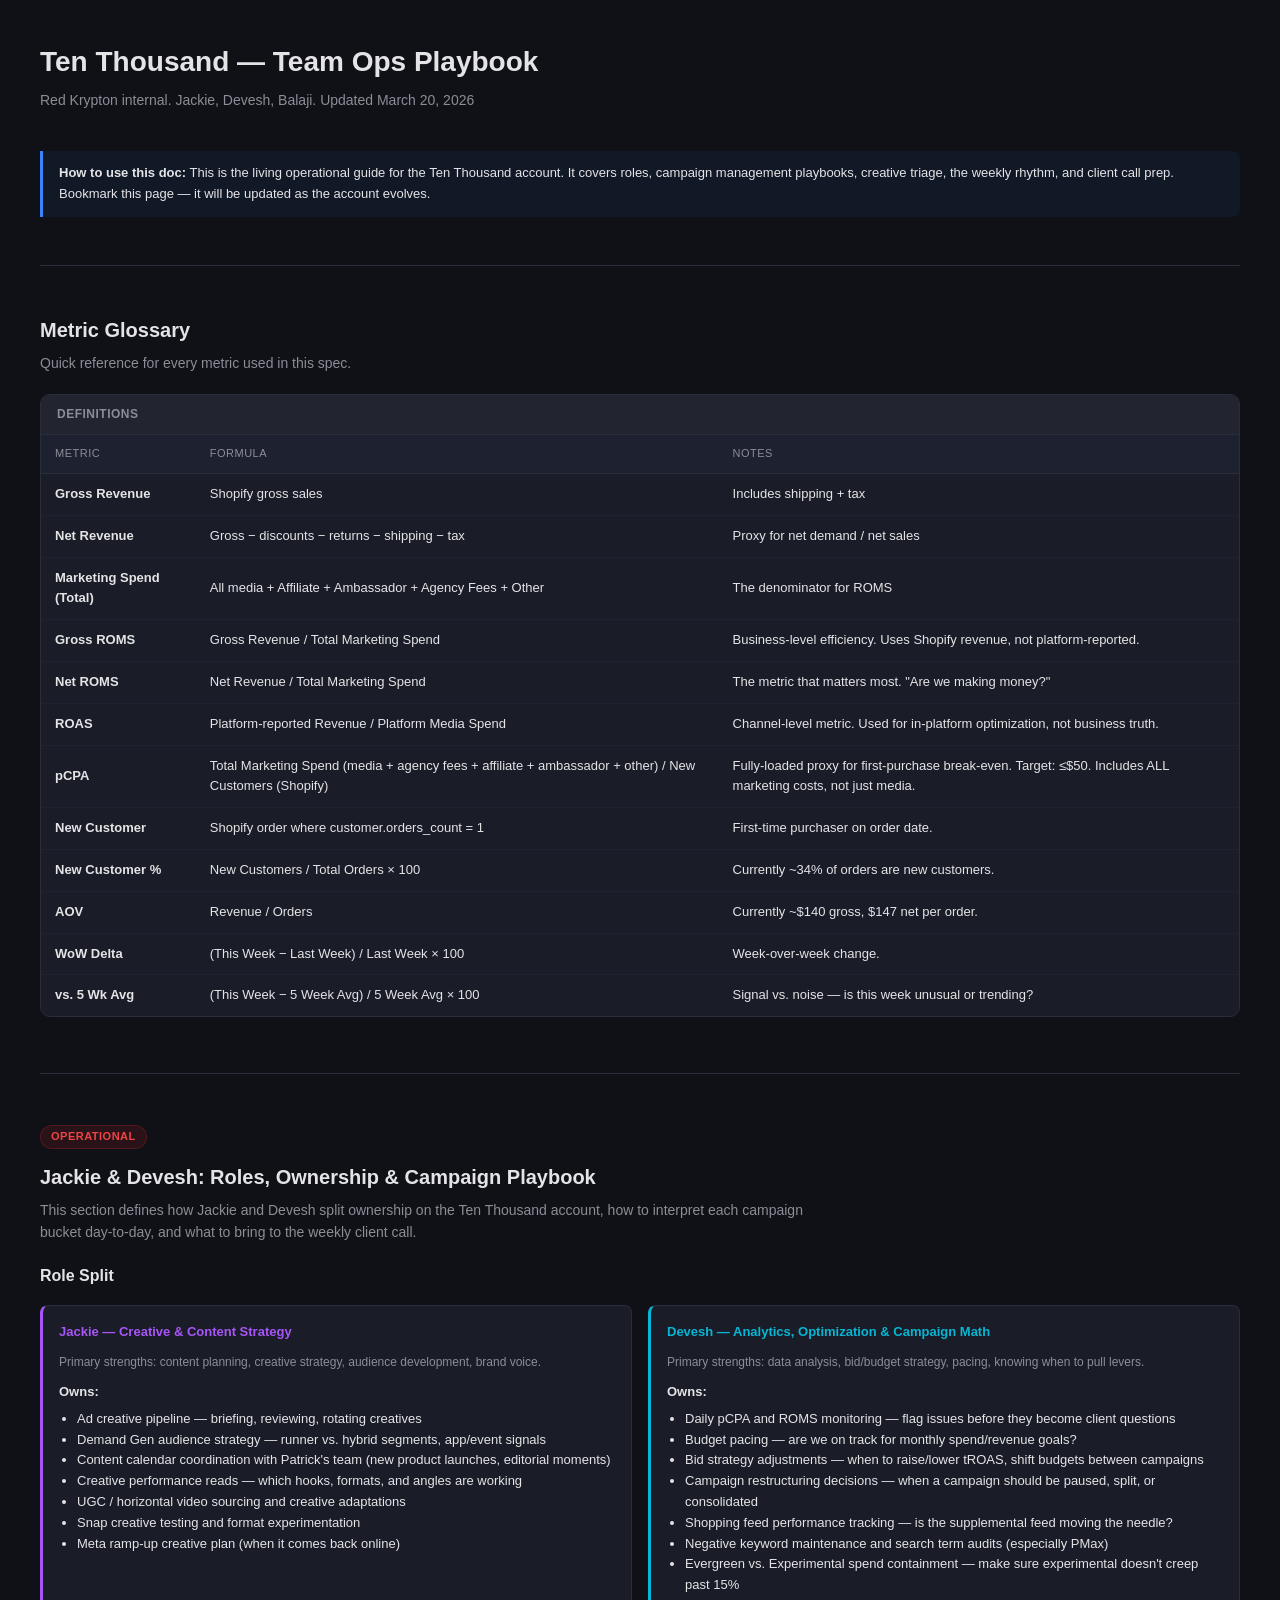
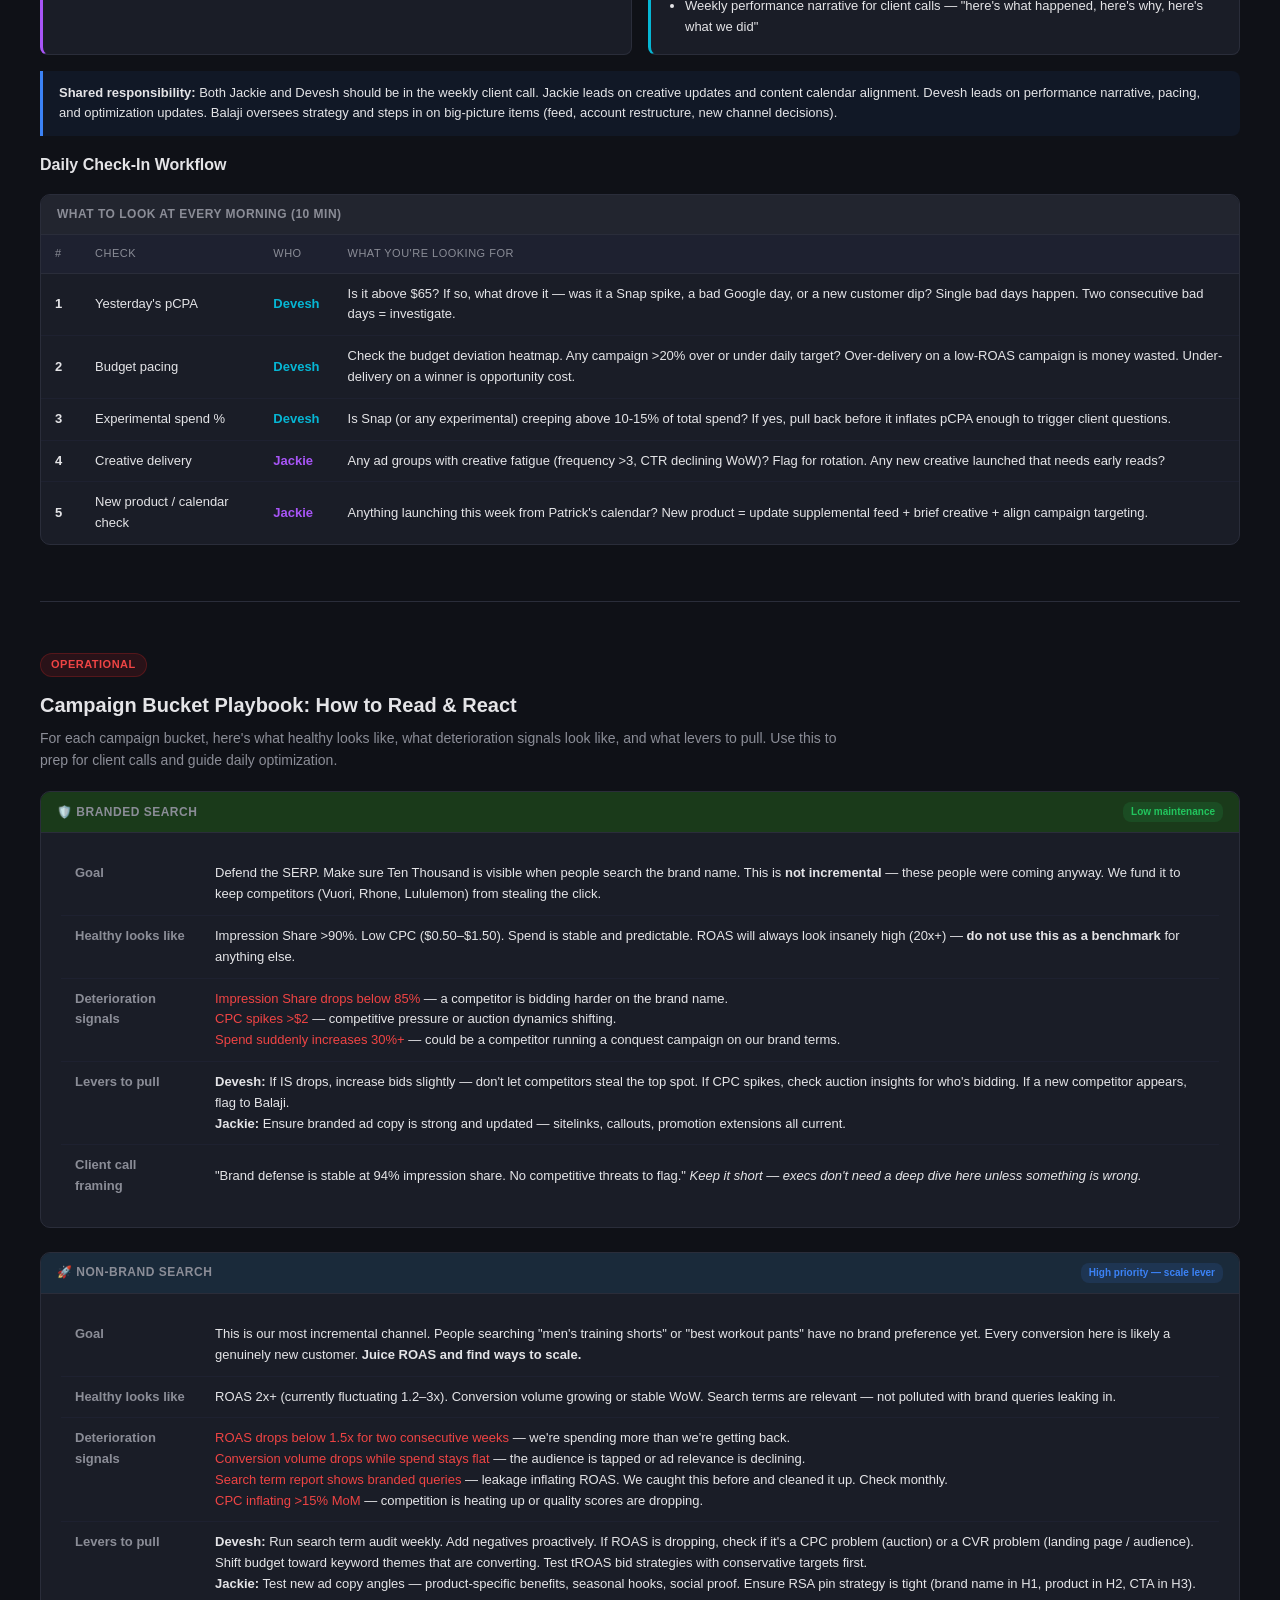
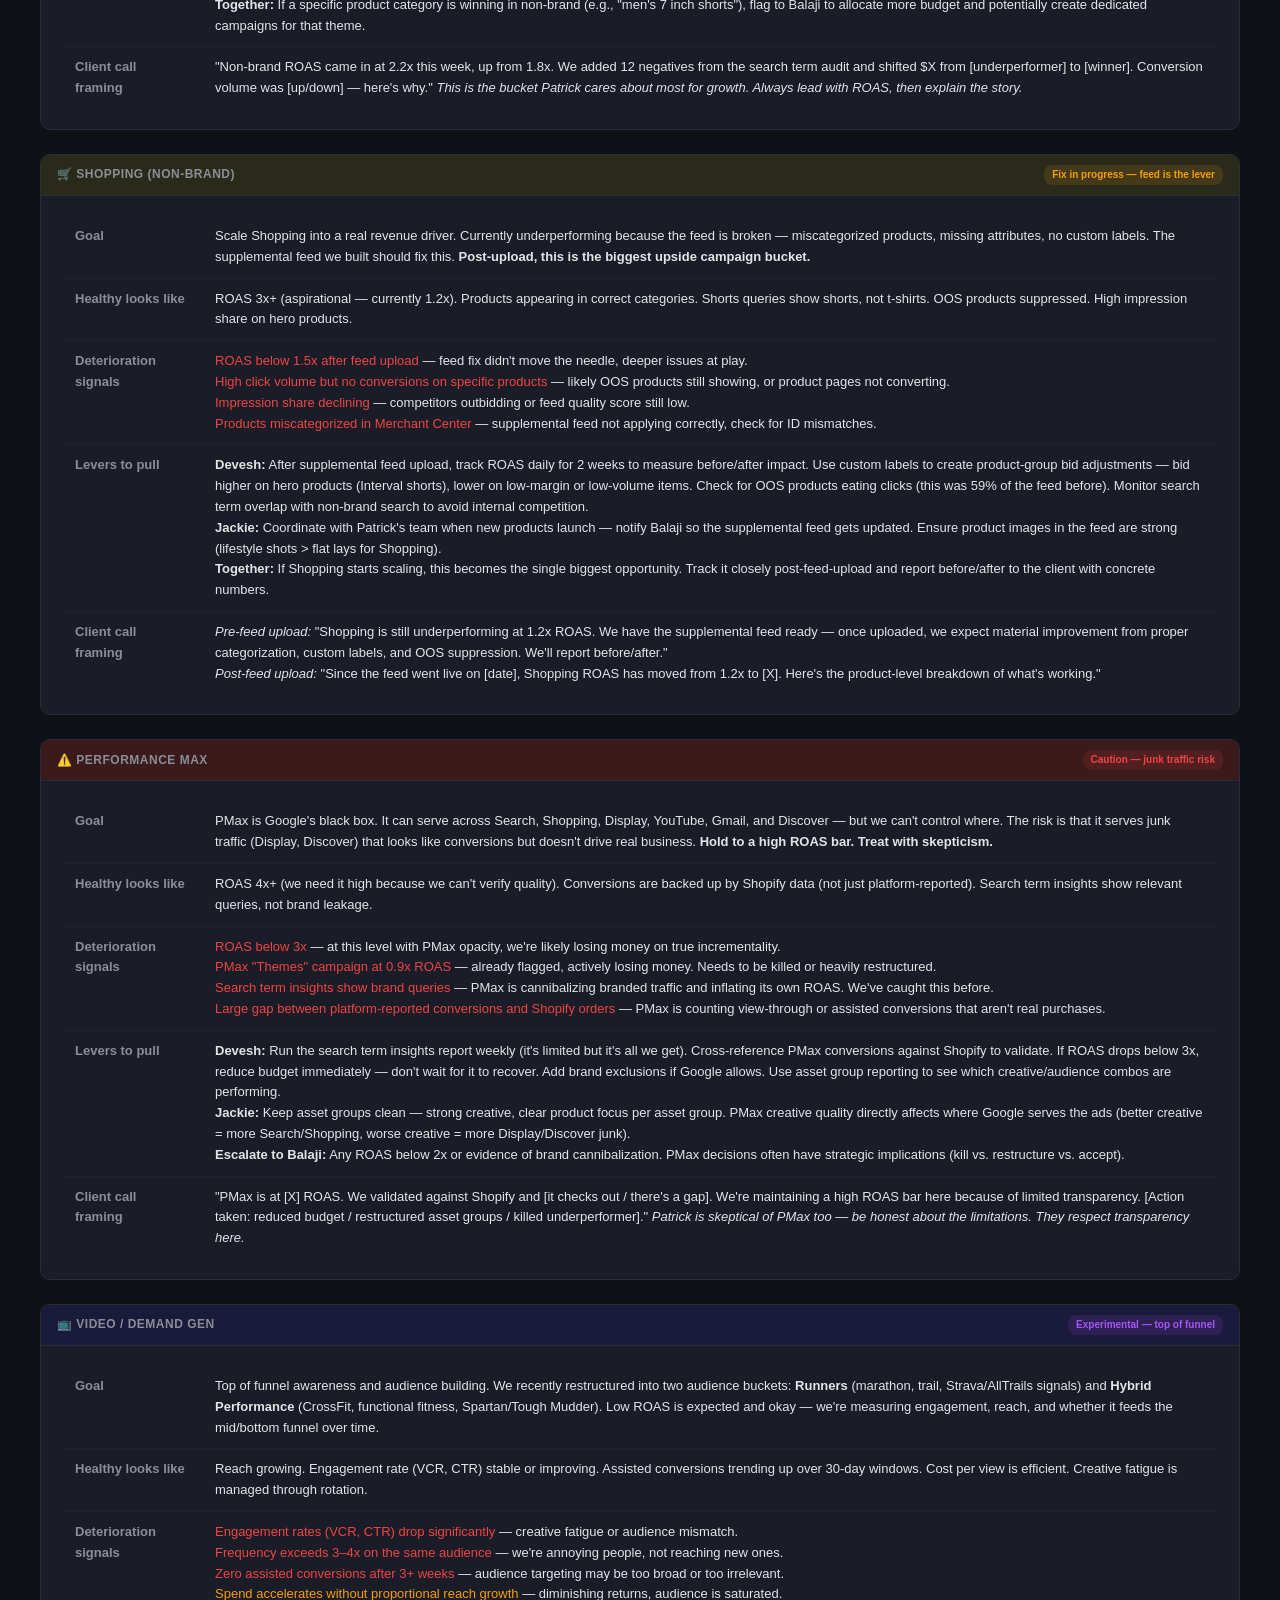
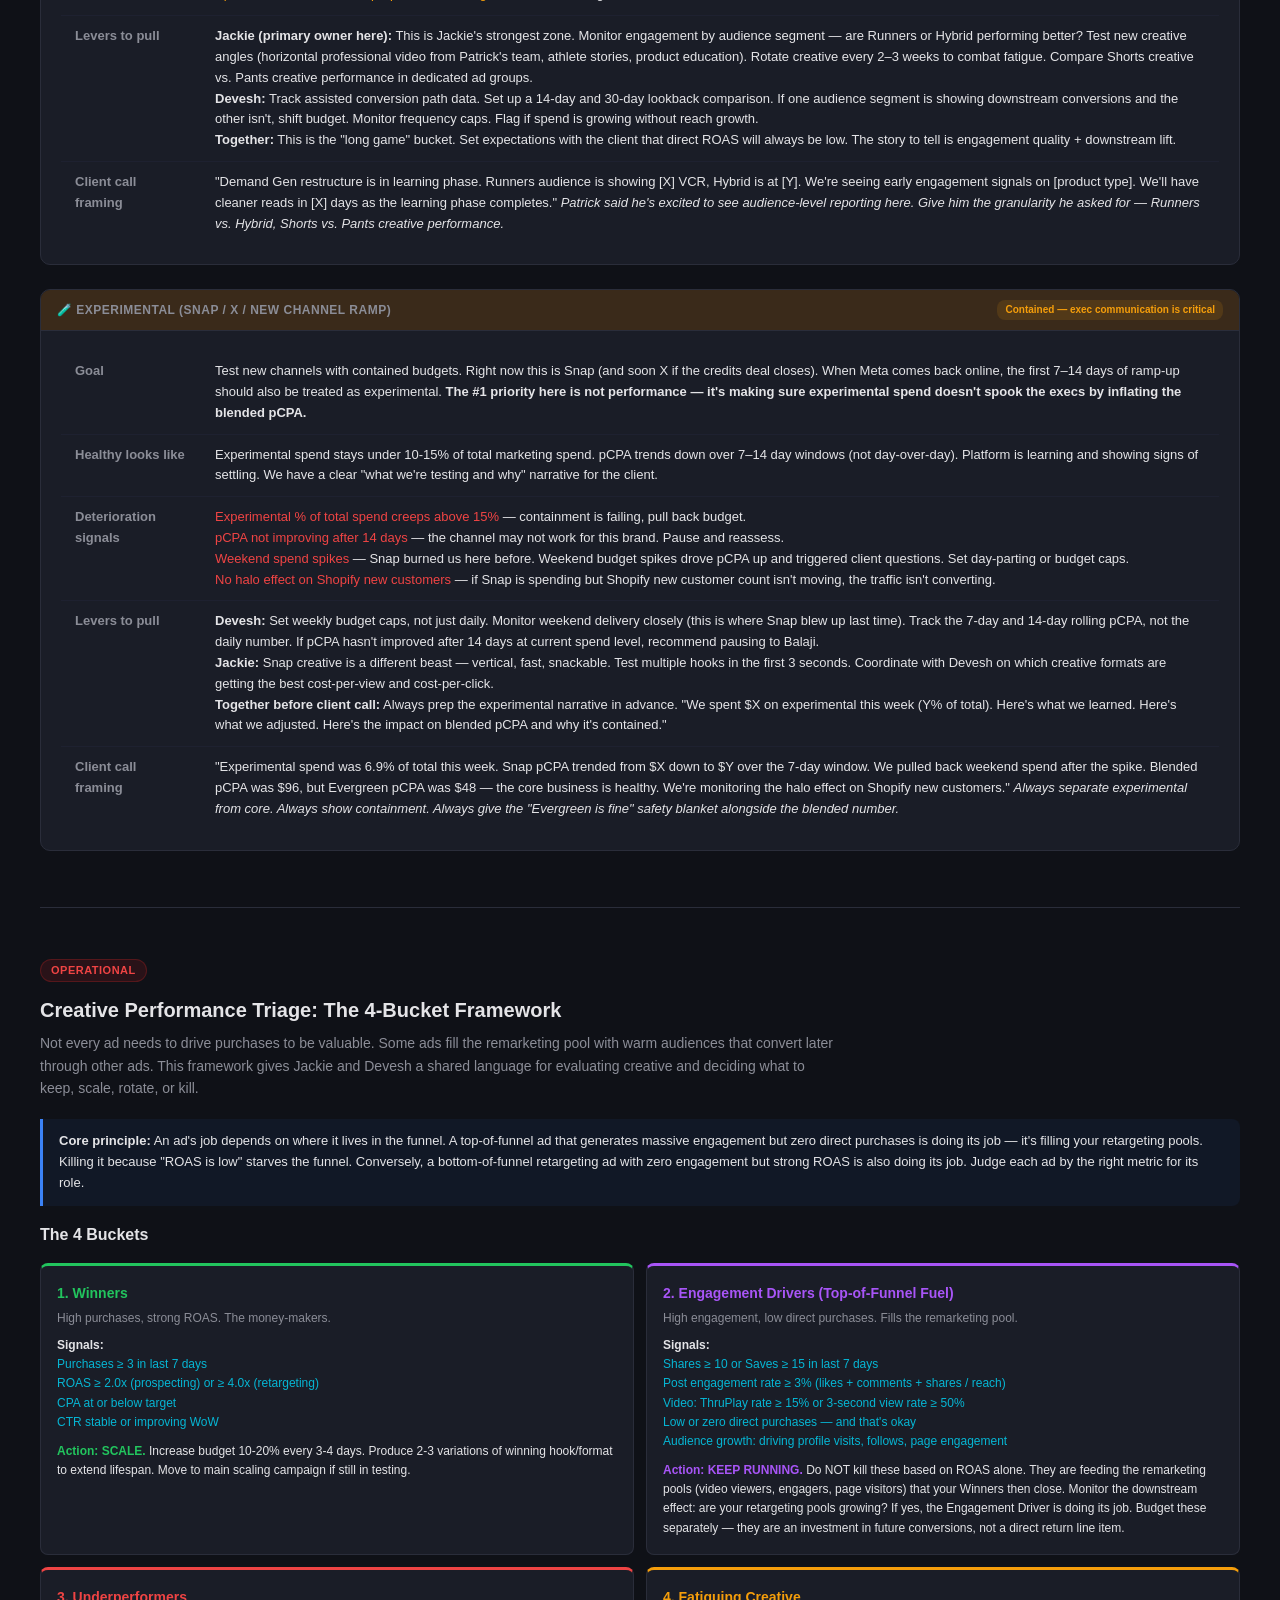
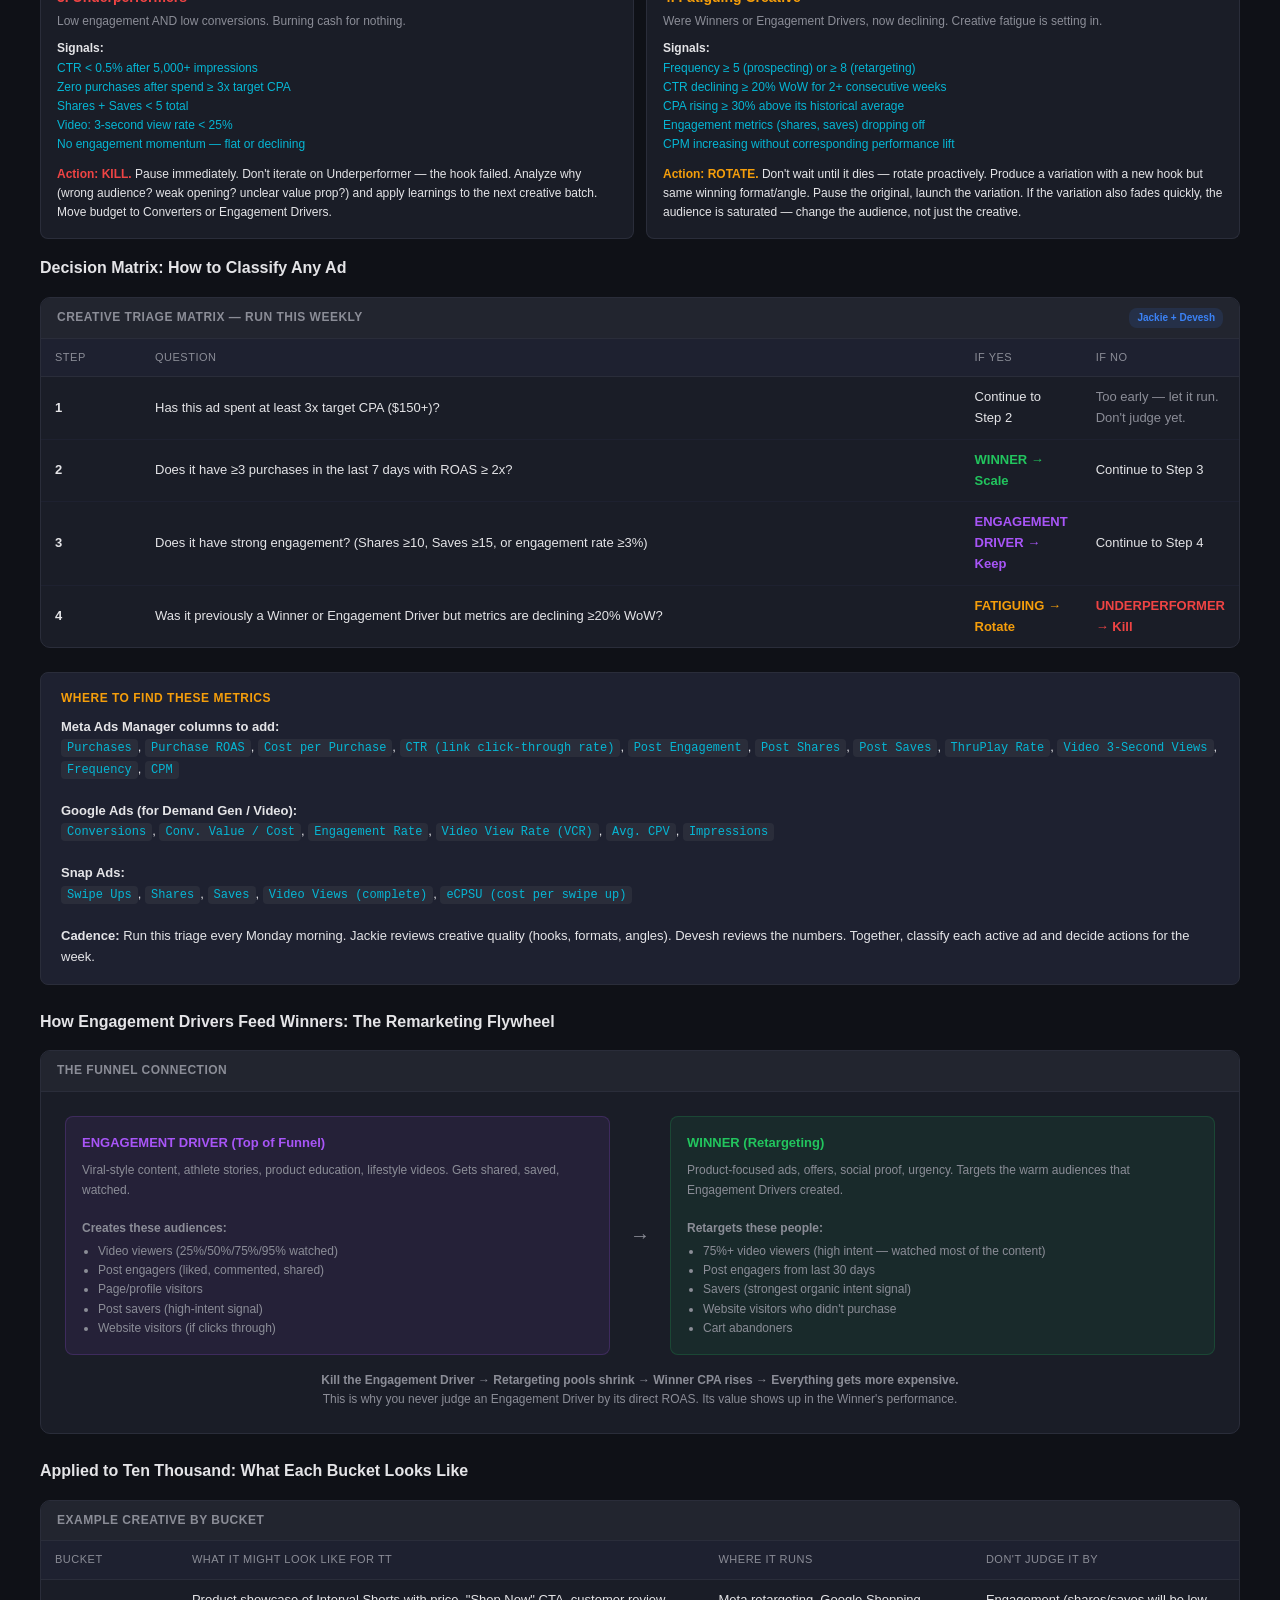
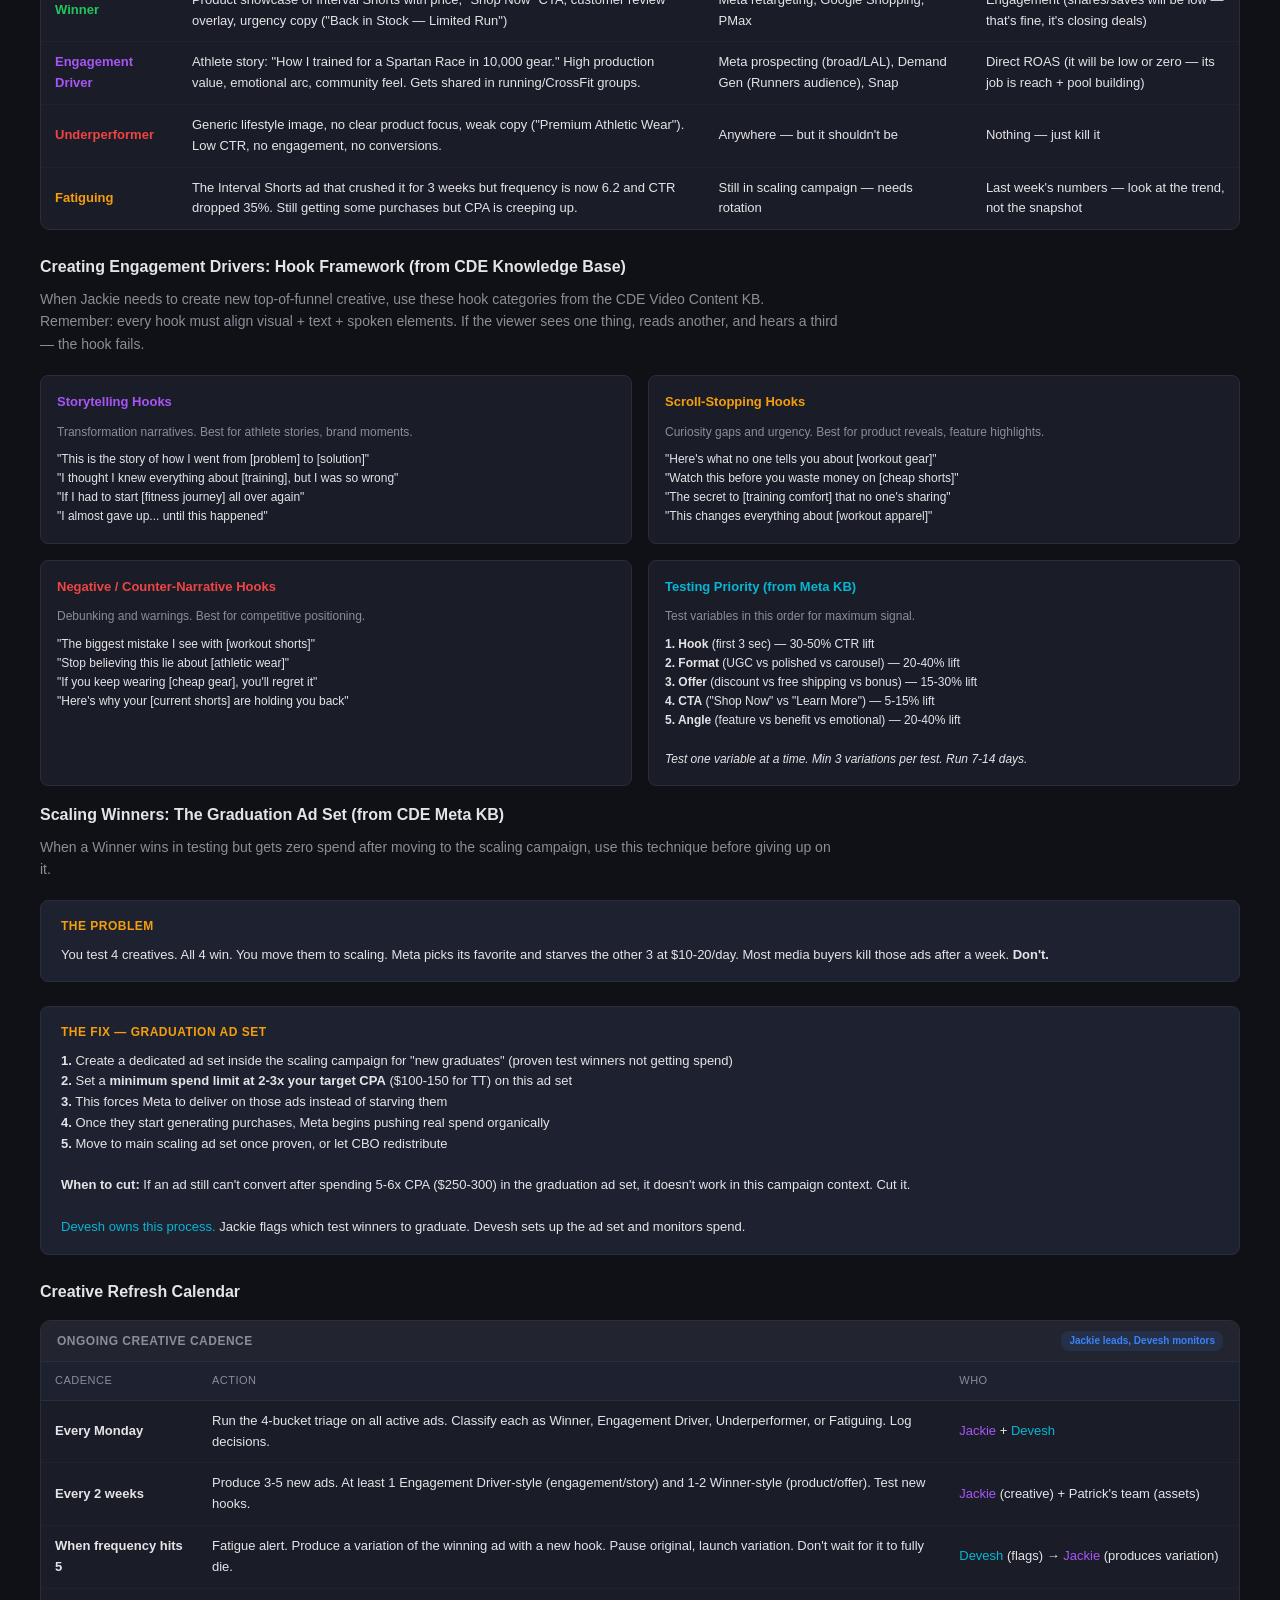
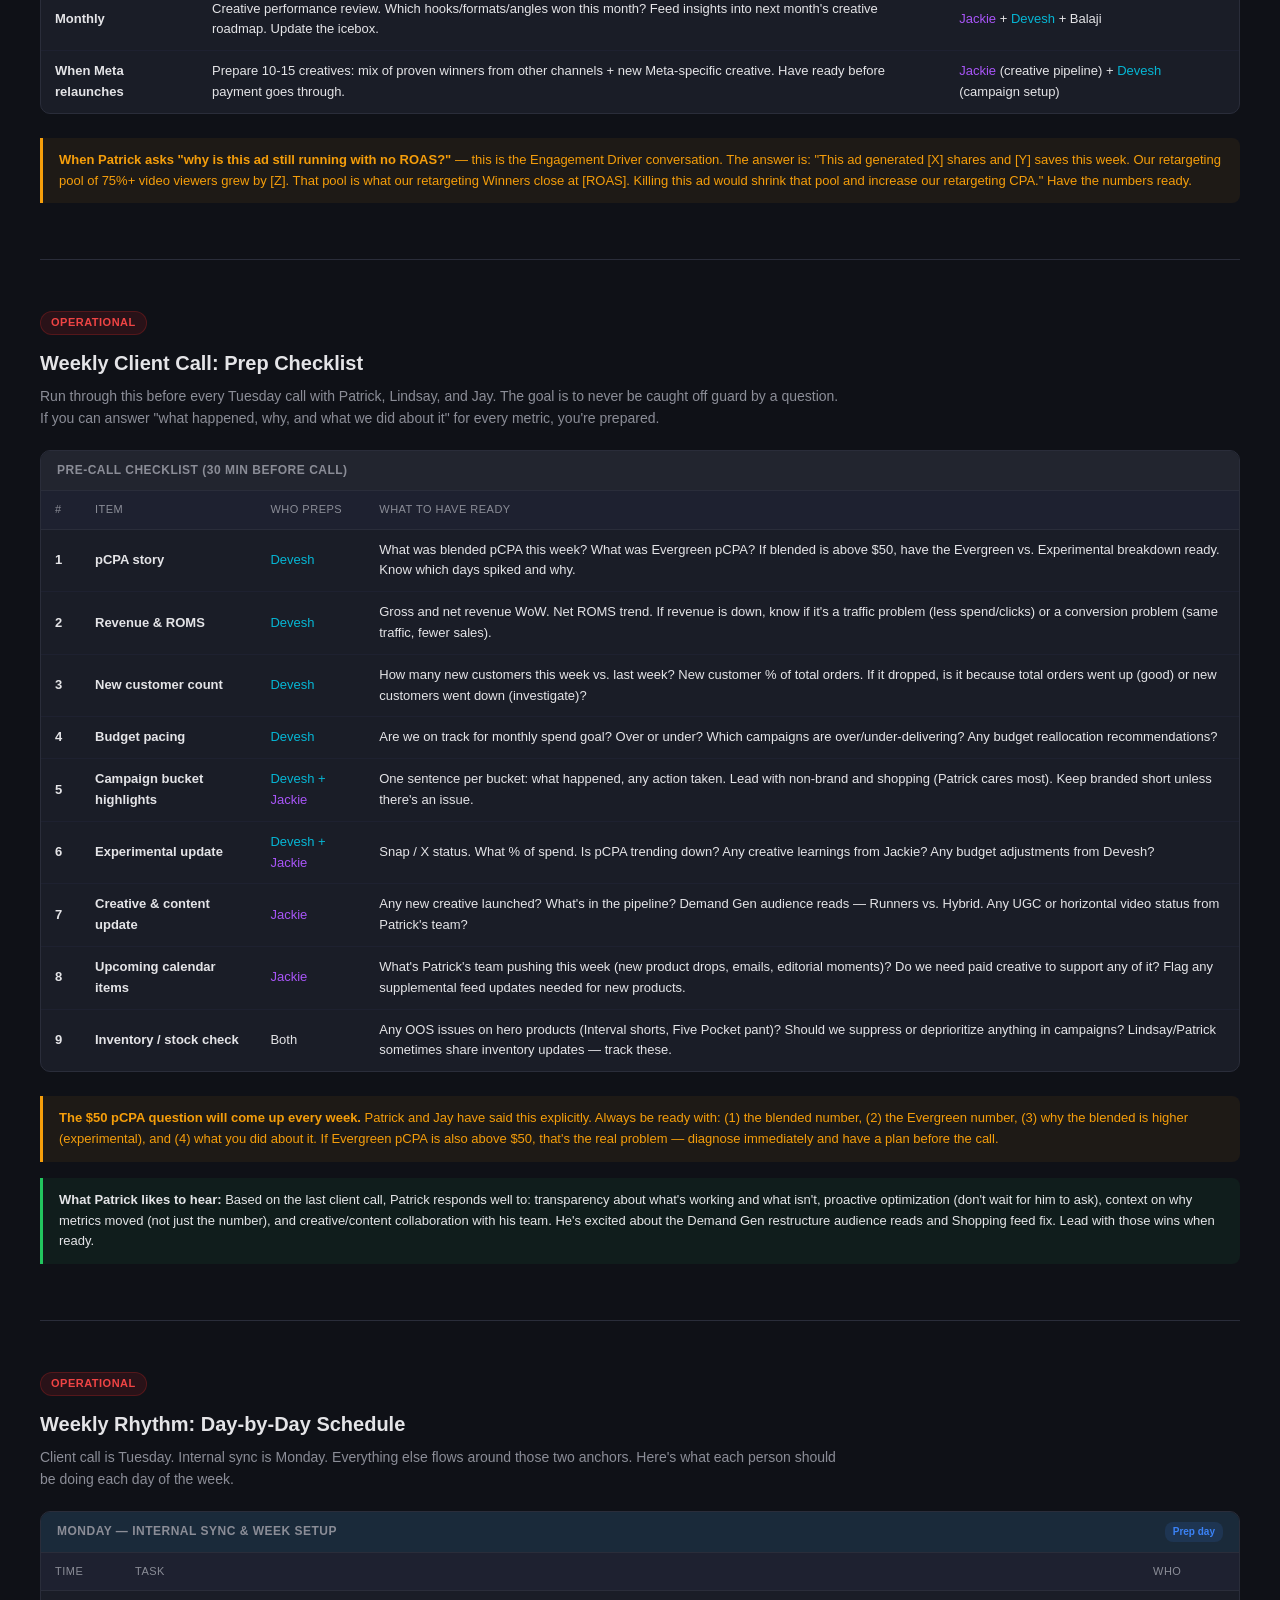
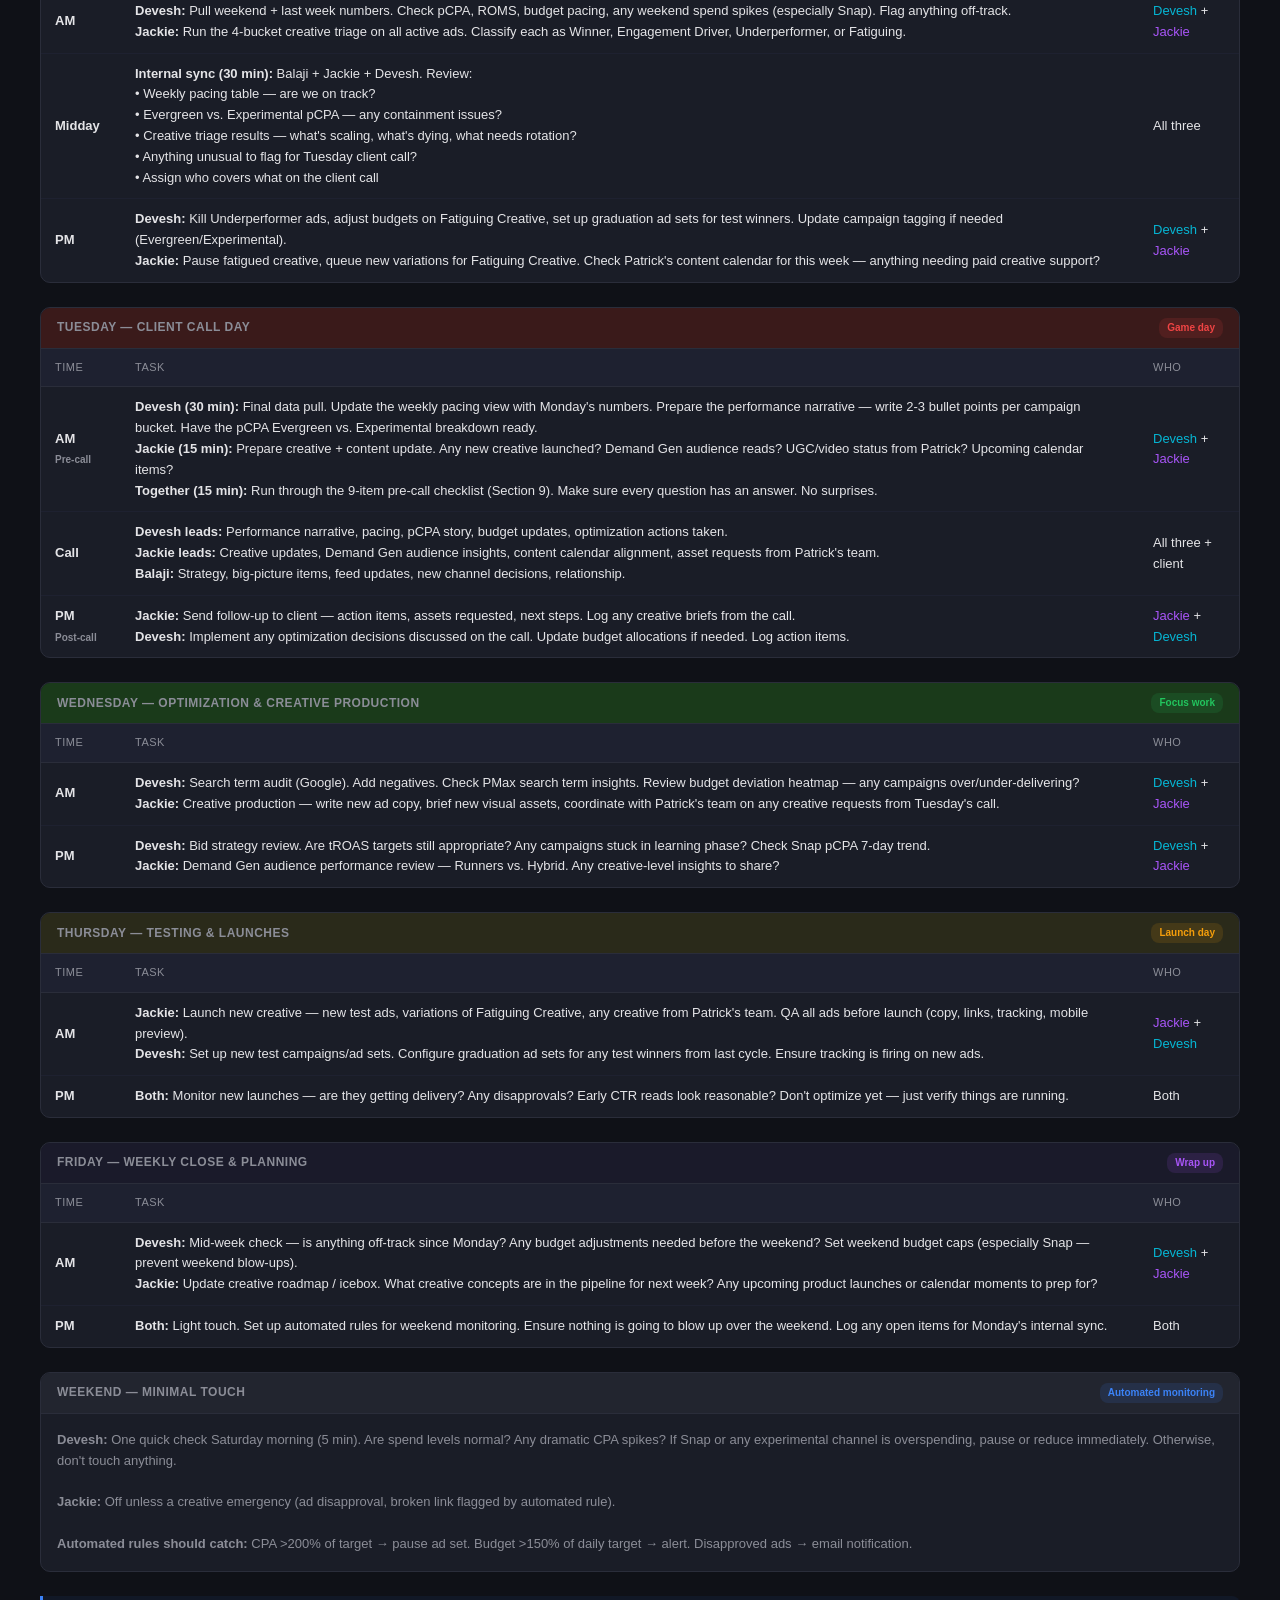
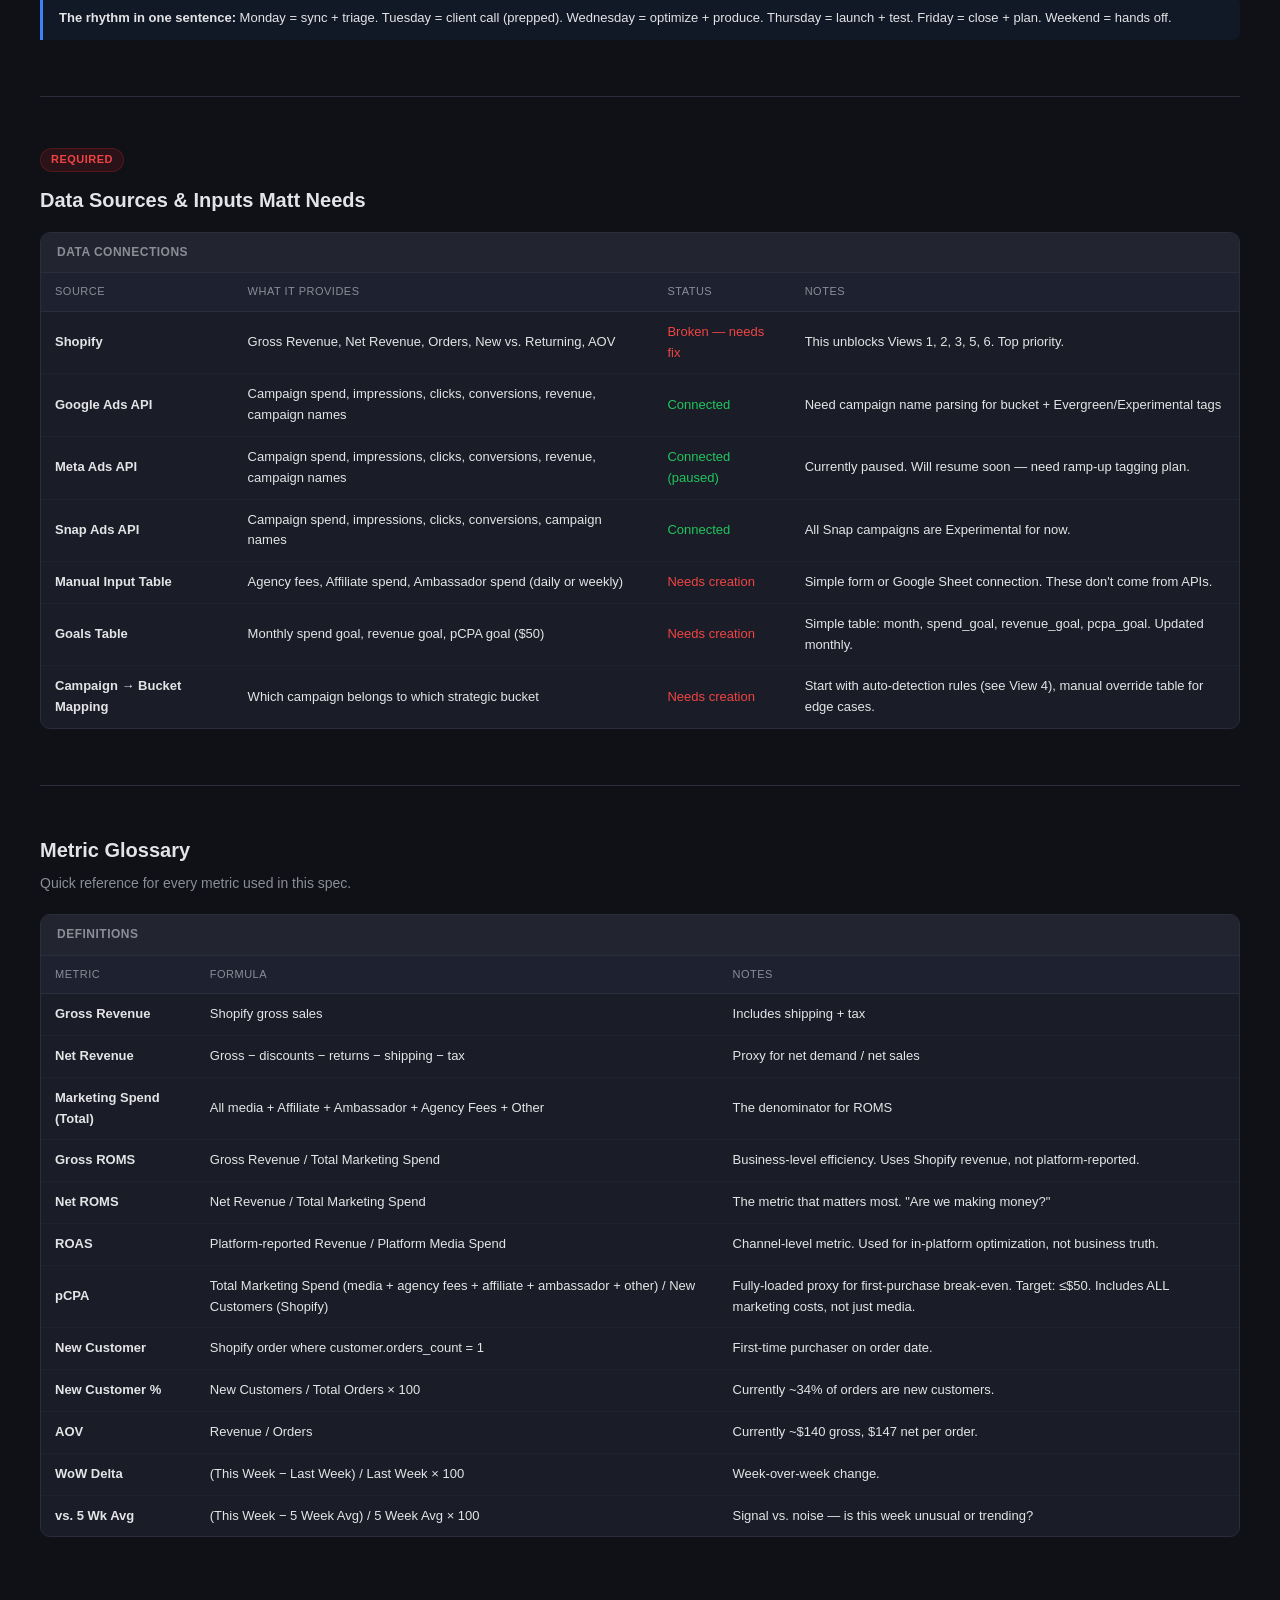
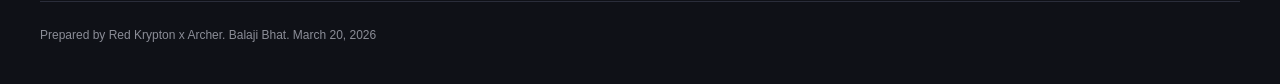
==== commit c8290aa5: "Rename creative triage buckets: Winner, Engagement Driver, Underperformer, Fatiguing Co-Authored-By:" ====
--- a/index.html
+++ b/index.html
@@ -566,7 +566,7 @@
 
   <div class="bucket-grid">
     <div class="bucket-card" style="border-top: 3px solid var(--green);">
-      <h4 style="color: var(--green);">1. Converters</h4>
+      <h4 style="color: var(--green);">1. Winners</h4>
       <div class="strategy">High purchases, strong ROAS. The money-makers.</div>
       <div class="metric-list" style="margin-top: 8px;">
         <strong>Signals:</strong><br>
@@ -581,7 +581,7 @@
     </div>
 
     <div class="bucket-card" style="border-top: 3px solid var(--purple);">
-      <h4 style="color: var(--purple);">2. Bangers (Top-of-Funnel Fuel)</h4>
+      <h4 style="color: var(--purple);">2. Engagement Drivers (Top-of-Funnel Fuel)</h4>
       <div class="strategy">High engagement, low direct purchases. Fills the remarketing pool.</div>
       <div class="metric-list" style="margin-top: 8px;">
         <strong>Signals:</strong><br>
@@ -592,12 +592,12 @@
         <span>Audience growth: driving profile visits, follows, page engagement</span>
       </div>
       <div style="margin-top: 10px; font-size: 12px;">
-        <strong style="color: var(--purple);">Action: KEEP RUNNING.</strong> Do NOT kill these based on ROAS alone. They are feeding the remarketing pools (video viewers, engagers, page visitors) that your Converters then close. Monitor the downstream effect: are your retargeting pools growing? If yes, the Banger is doing its job. Budget these separately — they are an investment in future conversions, not a direct return line item.
+        <strong style="color: var(--purple);">Action: KEEP RUNNING.</strong> Do NOT kill these based on ROAS alone. They are feeding the remarketing pools (video viewers, engagers, page visitors) that your Winners then close. Monitor the downstream effect: are your retargeting pools growing? If yes, the Engagement Driver is doing its job. Budget these separately — they are an investment in future conversions, not a direct return line item.
       </div>
     </div>
 
     <div class="bucket-card" style="border-top: 3px solid var(--red);">
-      <h4 style="color: var(--red);">3. Dead Weight</h4>
+      <h4 style="color: var(--red);">3. Underperformers</h4>
       <div class="strategy">Low engagement AND low conversions. Burning cash for nothing.</div>
       <div class="metric-list" style="margin-top: 8px;">
         <strong>Signals:</strong><br>
@@ -608,13 +608,13 @@
         <span>No engagement momentum — flat or declining</span>
       </div>
       <div style="margin-top: 10px; font-size: 12px;">
-        <strong style="color: var(--red);">Action: KILL.</strong> Pause immediately. Don't iterate on Dead Weight — the hook failed. Analyze why (wrong audience? weak opening? unclear value prop?) and apply learnings to the next creative batch. Move budget to Converters or Bangers.
+        <strong style="color: var(--red);">Action: KILL.</strong> Pause immediately. Don't iterate on Underperformer — the hook failed. Analyze why (wrong audience? weak opening? unclear value prop?) and apply learnings to the next creative batch. Move budget to Converters or Engagement Drivers.
       </div>
     </div>
 
     <div class="bucket-card" style="border-top: 3px solid var(--amber);">
-      <h4 style="color: var(--amber);">4. Faders</h4>
-      <div class="strategy">Were Converters or Bangers, now declining. Creative fatigue is setting in.</div>
+      <h4 style="color: var(--amber);">4. Fatiguing Creative</h4>
+      <div class="strategy">Were Winners or Engagement Drivers, now declining. Creative fatigue is setting in.</div>
       <div class="metric-list" style="margin-top: 8px;">
         <strong>Signals:</strong><br>
         <span>Frequency &ge; 5 (prospecting) or &ge; 8 (retargeting)</span><br>
@@ -656,20 +656,20 @@
         <tr>
           <td class="bold">2</td>
           <td>Does it have &ge;3 purchases in the last 7 days with ROAS &ge; 2x?</td>
-          <td class="pos bold">CONVERTER &rarr; Scale</td>
+          <td class="pos bold">WINNER &rarr; Scale</td>
           <td>Continue to Step 3</td>
         </tr>
         <tr>
           <td class="bold">3</td>
           <td>Does it have strong engagement? (Shares &ge;10, Saves &ge;15, or engagement rate &ge;3%)</td>
-          <td style="color: var(--purple);" class="bold">BANGER &rarr; Keep</td>
+          <td style="color: var(--purple);" class="bold">ENGAGEMENT DRIVER &rarr; Keep</td>
           <td>Continue to Step 4</td>
         </tr>
         <tr>
           <td class="bold">4</td>
-          <td>Was it previously a Converter or Banger but metrics are declining &ge;20% WoW?</td>
-          <td class="warn bold">FADER &rarr; Rotate</td>
-          <td class="neg bold">DEAD WEIGHT &rarr; Kill</td>
+          <td>Was it previously a Winner or Engagement Driver but metrics are declining &ge;20% WoW?</td>
+          <td class="warn bold">FATIGUING &rarr; Rotate</td>
+          <td class="neg bold">UNDERPERFORMER &rarr; Kill</td>
         </tr>
       </tbody>
     </table>
@@ -686,8 +686,8 @@
     <strong>Cadence:</strong> Run this triage every Monday morning. Jackie reviews creative quality (hooks, formats, angles). Devesh reviews the numbers. Together, classify each active ad and decide actions for the week.
   </div>
 
-  <!-- HOW BANGERS FEED CONVERTERS -->
-  <h3>How Bangers Feed Converters: The Remarketing Flywheel</h3>
+  <!-- HOW ENGAGEMENT DRIVERS FEED WINNERS -->
+  <h3>How Engagement Drivers Feed Winners: The Remarketing Flywheel</h3>
 
   <div class="mockup">
     <div class="mockup-header">
@@ -696,7 +696,7 @@
     <div style="padding: 24px; font-size: 13px;">
       <div style="display: flex; gap: 16px; align-items: stretch;">
         <div style="flex: 1; background: #a855f715; border: 1px solid #a855f730; border-radius: 8px; padding: 16px;">
-          <div style="font-weight: 600; color: var(--purple); margin-bottom: 8px;">BANGER (Top of Funnel)</div>
+          <div style="font-weight: 600; color: var(--purple); margin-bottom: 8px;">ENGAGEMENT DRIVER (Top of Funnel)</div>
           <div style="color: var(--muted); font-size: 12px;">
             Viral-style content, athlete stories, product education, lifestyle videos. Gets shared, saved, watched.<br><br>
             <strong>Creates these audiences:</strong>
@@ -711,9 +711,9 @@
         </div>
         <div style="display: flex; align-items: center; color: var(--muted); font-size: 20px; padding: 0 4px;">&rarr;</div>
         <div style="flex: 1; background: #22c55e15; border: 1px solid #22c55e30; border-radius: 8px; padding: 16px;">
-          <div style="font-weight: 600; color: var(--green); margin-bottom: 8px;">CONVERTER (Retargeting)</div>
+          <div style="font-weight: 600; color: var(--green); margin-bottom: 8px;">WINNER (Retargeting)</div>
           <div style="color: var(--muted); font-size: 12px;">
-            Product-focused ads, offers, social proof, urgency. Targets the warm audiences that Bangers created.<br><br>
+            Product-focused ads, offers, social proof, urgency. Targets the warm audiences that Engagement Drivers created.<br><br>
             <strong>Retargets these people:</strong>
             <ul style="margin: 4px 0 0 16px;">
               <li>75%+ video viewers (high intent — watched most of the content)</li>
@@ -726,8 +726,8 @@
         </div>
       </div>
       <div style="margin-top: 16px; color: var(--muted); font-size: 12px; text-align: center;">
-        <strong>Kill the Banger &rarr; Retargeting pools shrink &rarr; Converter CPA rises &rarr; Everything gets more expensive.</strong><br>
-        This is why you never judge a Banger by its direct ROAS. Its value shows up in the Converter's performance.
+        <strong>Kill the Engagement Driver &rarr; Retargeting pools shrink &rarr; Winner CPA rises &rarr; Everything gets more expensive.</strong><br>
+        This is why you never judge an Engagement Driver by its direct ROAS. Its value shows up in the Winner's performance.
       </div>
     </div>
   </div>
@@ -750,25 +750,25 @@
       </thead>
       <tbody>
         <tr>
-          <td><span style="color: var(--green);" class="bold">Converter</span></td>
+          <td><span style="color: var(--green);" class="bold">Winner</span></td>
           <td>Product showcase of Interval Shorts with price, "Shop Now" CTA, customer review overlay, urgency copy ("Back in Stock — Limited Run")</td>
           <td>Meta retargeting, Google Shopping, PMax</td>
           <td>Engagement (shares/saves will be low — that's fine, it's closing deals)</td>
         </tr>
         <tr>
-          <td><span style="color: var(--purple);" class="bold">Banger</span></td>
+          <td><span style="color: var(--purple);" class="bold">Engagement Driver</span></td>
           <td>Athlete story: "How I trained for a Spartan Race in 10,000 gear." High production value, emotional arc, community feel. Gets shared in running/CrossFit groups.</td>
           <td>Meta prospecting (broad/LAL), Demand Gen (Runners audience), Snap</td>
           <td>Direct ROAS (it will be low or zero — its job is reach + pool building)</td>
         </tr>
         <tr>
-          <td><span style="color: var(--red);" class="bold">Dead Weight</span></td>
+          <td><span style="color: var(--red);" class="bold">Underperformer</span></td>
           <td>Generic lifestyle image, no clear product focus, weak copy ("Premium Athletic Wear"). Low CTR, no engagement, no conversions.</td>
           <td>Anywhere — but it shouldn't be</td>
           <td>Nothing — just kill it</td>
         </tr>
         <tr>
-          <td><span style="color: var(--amber);" class="bold">Fader</span></td>
+          <td><span style="color: var(--amber);" class="bold">Fatiguing</span></td>
           <td>The Interval Shorts ad that crushed it for 3 weeks but frequency is now 6.2 and CTR dropped 35%. Still getting some purchases but CPA is creeping up.</td>
           <td>Still in scaling campaign — needs rotation</td>
           <td>Last week's numbers — look at the trend, not the snapshot</td>
@@ -778,7 +778,7 @@
   </div>
 
   <!-- HOOK TESTING FROM KB -->
-  <h3>Creating Bangers: Hook Framework (from CDE Knowledge Base)</h3>
+  <h3>Creating Engagement Drivers: Hook Framework (from CDE Knowledge Base)</h3>
   <p class="section-desc">
     When Jackie needs to create new top-of-funnel creative, use these hook categories from the CDE Video Content KB. Remember: every hook must align visual + text + spoken elements. If the viewer sees one thing, reads another, and hears a third — the hook fails.
   </p>
@@ -831,7 +831,7 @@
   <!-- GRADUATION AD SET -->
   <h3>Scaling Winners: The Graduation Ad Set (from CDE Meta KB)</h3>
   <p class="section-desc">
-    When a Converter wins in testing but gets zero spend after moving to the scaling campaign, use this technique before giving up on it.
+    When a Winner wins in testing but gets zero spend after moving to the scaling campaign, use this technique before giving up on it.
   </p>
 
   <div class="logic-box">
@@ -869,17 +869,17 @@
       <tbody>
         <tr>
           <td class="bold">Every Monday</td>
-          <td>Run the 4-bucket triage on all active ads. Classify each as Converter, Banger, Dead Weight, or Fader. Log decisions.</td>
+          <td>Run the 4-bucket triage on all active ads. Classify each as Winner, Engagement Driver, Underperformer, or Fatiguing. Log decisions.</td>
           <td><span style="color: var(--purple);">Jackie</span> + <span style="color: var(--cyan);">Devesh</span></td>
         </tr>
         <tr>
           <td class="bold">Every 2 weeks</td>
-          <td>Produce 3-5 new ads. At least 1 Banger-style (engagement/story) and 1-2 Converter-style (product/offer). Test new hooks.</td>
+          <td>Produce 3-5 new ads. At least 1 Engagement Driver-style (engagement/story) and 1-2 Winner-style (product/offer). Test new hooks.</td>
           <td><span style="color: var(--purple);">Jackie</span> (creative) + Patrick's team (assets)</td>
         </tr>
         <tr>
           <td class="bold">When frequency hits 5</td>
-          <td>Fader alert. Produce a variation of the winning ad with a new hook. Pause original, launch variation. Don't wait for it to fully die.</td>
+          <td>Fatigue alert. Produce a variation of the winning ad with a new hook. Pause original, launch variation. Don't wait for it to fully die.</td>
           <td><span style="color: var(--cyan);">Devesh</span> (flags) &rarr; <span style="color: var(--purple);">Jackie</span> (produces variation)</td>
         </tr>
         <tr>
@@ -897,7 +897,7 @@
   </div>
 
   <div class="note warn">
-    <strong>When Patrick asks "why is this ad still running with no ROAS?"</strong> — this is the Banger conversation. The answer is: "This ad generated [X] shares and [Y] saves this week. Our retargeting pool of 75%+ video viewers grew by [Z]. That pool is what our retargeting Converters close at [ROAS]. Killing this ad would shrink that pool and increase our retargeting CPA." Have the numbers ready.
+    <strong>When Patrick asks "why is this ad still running with no ROAS?"</strong> — this is the Engagement Driver conversation. The answer is: "This ad generated [X] shares and [Y] saves this week. Our retargeting pool of 75%+ video viewers grew by [Z]. That pool is what our retargeting Winners close at [ROAS]. Killing this ad would shrink that pool and increase our retargeting CPA." Have the numbers ready.
   </div>
 </div>
 
@@ -1021,7 +1021,7 @@
           <td class="bold">AM</td>
           <td>
             <strong>Devesh:</strong> Pull weekend + last week numbers. Check pCPA, ROMS, budget pacing, any weekend spend spikes (especially Snap). Flag anything off-track.<br>
-            <strong>Jackie:</strong> Run the 4-bucket creative triage on all active ads. Classify each as Converter, Banger, Dead Weight, or Fader.
+            <strong>Jackie:</strong> Run the 4-bucket creative triage on all active ads. Classify each as Winner, Engagement Driver, Underperformer, or Fatiguing.
           </td>
           <td><span style="color: var(--cyan);">Devesh</span> + <span style="color: var(--purple);">Jackie</span></td>
         </tr>
@@ -1040,8 +1040,8 @@
         <tr>
           <td class="bold">PM</td>
           <td>
-            <strong>Devesh:</strong> Kill Dead Weight ads, adjust budgets on Faders, set up graduation ad sets for test winners. Update campaign tagging if needed (Evergreen/Experimental).<br>
-            <strong>Jackie:</strong> Pause fatigued creative, queue new variations for Faders. Check Patrick's content calendar for this week — anything needing paid creative support?
+            <strong>Devesh:</strong> Kill Underperformer ads, adjust budgets on Fatiguing Creative, set up graduation ad sets for test winners. Update campaign tagging if needed (Evergreen/Experimental).<br>
+            <strong>Jackie:</strong> Pause fatigued creative, queue new variations for Fatiguing Creative. Check Patrick's content calendar for this week — anything needing paid creative support?
           </td>
           <td><span style="color: var(--cyan);">Devesh</span> + <span style="color: var(--purple);">Jackie</span></td>
         </tr>
@@ -1147,7 +1147,7 @@
         <tr>
           <td class="bold">AM</td>
           <td>
-            <strong>Jackie:</strong> Launch new creative — new test ads, variations of Faders, any creative from Patrick's team. QA all ads before launch (copy, links, tracking, mobile preview).<br>
+            <strong>Jackie:</strong> Launch new creative — new test ads, variations of Fatiguing Creative, any creative from Patrick's team. QA all ads before launch (copy, links, tracking, mobile preview).<br>
             <strong>Devesh:</strong> Set up new test campaigns/ad sets. Configure graduation ad sets for any test winners from last cycle. Ensure tracking is firing on new ads.
           </td>
           <td><span style="color: var(--purple);">Jackie</span> + <span style="color: var(--cyan);">Devesh</span></td>
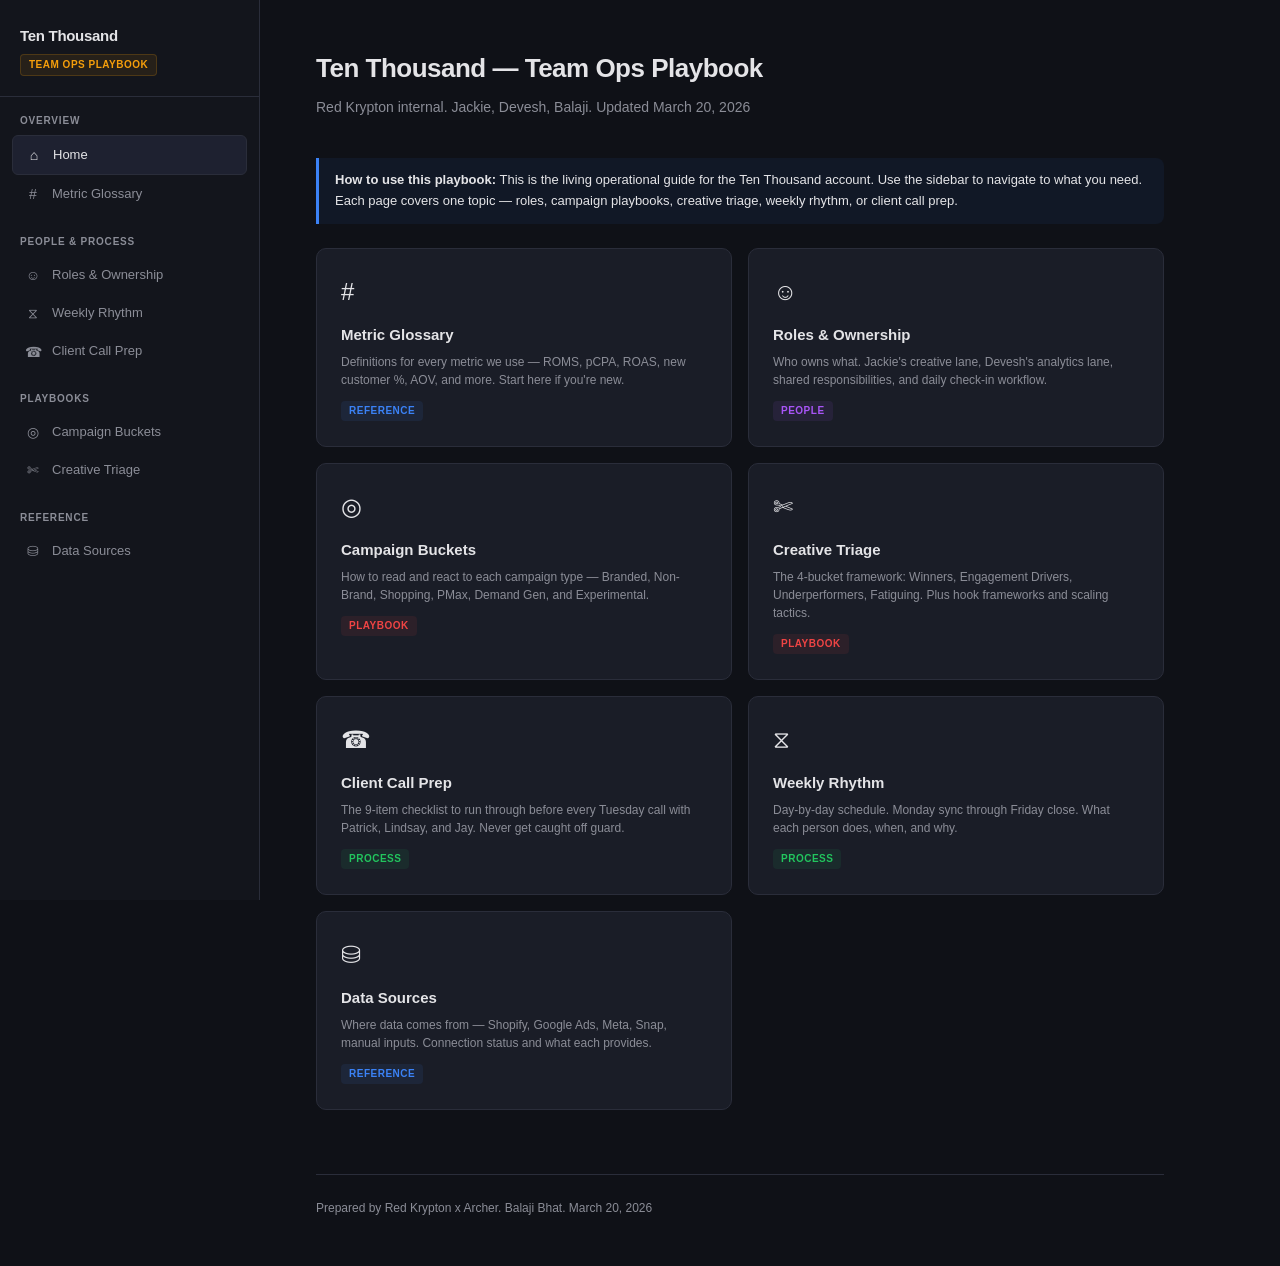
==== commit d78ae9e2: "Redesign playbook as multi-page site with sidebar navigation Splits the single 111K-character page i" ====
--- a/index.html
+++ b/index.html
@@ -4,1368 +4,73 @@
 <meta charset="UTF-8">
 <meta name="viewport" content="width=device-width, initial-scale=1.0">
 <title>Ten Thousand — Team Ops Playbook</title>
-<style>
-  :root {
-    --bg: #0f1117;
-    --card: #1a1d27;
-    --border: #2a2d3a;
-    --text: #e4e4e7;
-    --muted: #8b8d97;
-    --green: #22c55e;
-    --red: #ef4444;
-    --amber: #f59e0b;
-    --blue: #3b82f6;
-    --purple: #a855f7;
-    --cyan: #06b6d4;
-  }
-  * { margin: 0; padding: 0; box-sizing: border-box; }
-  body { font-family: 'Inter', -apple-system, BlinkMacSystemFont, 'Segoe UI', sans-serif; background: var(--bg); color: var(--text); line-height: 1.6; padding: 40px; }
-  .container { max-width: 1200px; margin: 0 auto; }
-  h1 { font-size: 28px; font-weight: 700; margin-bottom: 4px; }
-  .subtitle { color: var(--muted); font-size: 14px; margin-bottom: 40px; }
-  h2 { font-size: 20px; font-weight: 600; margin-bottom: 6px; color: var(--text); }
-  h3 { font-size: 16px; font-weight: 600; margin-bottom: 8px; color: var(--text); }
-  .section { margin-bottom: 56px; }
-  .section-desc { color: var(--muted); font-size: 14px; margin-bottom: 20px; max-width: 800px; }
-
-  /* Priority badge */
-  .priority { display: inline-block; padding: 2px 10px; border-radius: 12px; font-size: 11px; font-weight: 600; text-transform: uppercase; letter-spacing: 0.5px; margin-bottom: 12px; }
-  .p1 { background: #dc262620; color: var(--red); border: 1px solid #dc262640; }
-  .p2 { background: #f59e0b20; color: var(--amber); border: 1px solid #f59e0b40; }
-  .p3 { background: #3b82f620; color: var(--blue); border: 1px solid #3b82f640; }
-
-  /* Logic box */
-  .logic-box { background: #1e2130; border: 1px solid var(--border); border-radius: 8px; padding: 16px 20px; margin: 16px 0 24px 0; font-size: 13px; }
-  .logic-box code { background: #2a2d3a; padding: 2px 6px; border-radius: 4px; font-family: 'JetBrains Mono', 'Fira Code', monospace; font-size: 12px; color: var(--cyan); }
-  .logic-box .label { color: var(--amber); font-weight: 600; font-size: 12px; text-transform: uppercase; letter-spacing: 0.5px; margin-bottom: 8px; display: block; }
-
-  /* Mockup tables */
-  .mockup { background: var(--card); border: 1px solid var(--border); border-radius: 10px; overflow: hidden; margin: 16px 0 24px 0; }
-  .mockup-header { background: #22252f; padding: 10px 16px; font-size: 12px; color: var(--muted); font-weight: 600; text-transform: uppercase; letter-spacing: 0.5px; border-bottom: 1px solid var(--border); display: flex; justify-content: space-between; align-items: center; }
-  .mockup-header .tag { font-size: 10px; background: #3b82f620; color: var(--blue); padding: 2px 8px; border-radius: 8px; text-transform: none; letter-spacing: 0; }
-  table { width: 100%; border-collapse: collapse; font-size: 13px; }
-  th { text-align: left; padding: 10px 14px; color: var(--muted); font-weight: 500; font-size: 11px; text-transform: uppercase; letter-spacing: 0.5px; border-bottom: 1px solid var(--border); background: #1e2130; }
-  td { padding: 10px 14px; border-bottom: 1px solid #1e2130; }
-  tr:last-child td { border-bottom: none; }
-  .num { text-align: right; font-family: 'JetBrains Mono', 'Fira Code', monospace; font-size: 12px; }
-  .pos { color: var(--green); }
-  .neg { color: var(--red); }
-  .warn { color: var(--amber); }
-  .dim { color: var(--muted); }
-  .bold { font-weight: 600; }
-  .row-sep { border-top: 2px solid var(--border) !important; }
-  .row-highlight { background: #22252f; }
-  .row-exp { background: #f59e0b08; }
-  .row-total { background: #1e2130; font-weight: 600; }
-
-  /* KPI cards */
-  .kpi-grid { display: grid; grid-template-columns: repeat(auto-fit, minmax(180px, 1fr)); gap: 12px; margin: 16px 0 24px 0; }
-  .kpi-card { background: var(--card); border: 1px solid var(--border); border-radius: 8px; padding: 16px; }
-  .kpi-card .kpi-label { font-size: 11px; color: var(--muted); text-transform: uppercase; letter-spacing: 0.5px; margin-bottom: 4px; }
-  .kpi-card .kpi-value { font-size: 24px; font-weight: 700; font-family: 'JetBrains Mono', 'Fira Code', monospace; }
-  .kpi-card .kpi-delta { font-size: 12px; margin-top: 4px; }
-  .kpi-card .kpi-target { font-size: 11px; color: var(--muted); margin-top: 2px; }
-  .threshold-bar { height: 4px; border-radius: 2px; margin-top: 8px; background: #2a2d3a; position: relative; }
-  .threshold-fill { height: 100%; border-radius: 2px; }
-
-  /* Tag chips */
-  .tag-chip { display: inline-block; padding: 3px 10px; border-radius: 6px; font-size: 11px; font-weight: 600; margin: 2px 4px 2px 0; }
-  .tag-evergreen { background: #22c55e18; color: var(--green); border: 1px solid #22c55e30; }
-  .tag-experimental { background: #f59e0b18; color: var(--amber); border: 1px solid #f59e0b30; }
-  .tag-rampup { background: #a855f718; color: var(--purple); border: 1px solid #a855f730; }
-
-  /* Campaign name examples */
-  .campaign-name { font-family: 'JetBrains Mono', 'Fira Code', monospace; font-size: 12px; background: #2a2d3a; padding: 4px 8px; border-radius: 4px; display: inline-block; margin: 2px 0; }
-
-  /* Bucket cards */
-  .bucket-grid { display: grid; grid-template-columns: 1fr 1fr; gap: 12px; margin: 16px 0; }
-  .bucket-card { background: var(--card); border: 1px solid var(--border); border-radius: 8px; padding: 16px; }
-  .bucket-card h4 { font-size: 14px; margin-bottom: 4px; }
-  .bucket-card .strategy { font-size: 12px; color: var(--muted); margin-bottom: 8px; }
-  .bucket-card .metric-list { font-size: 12px; }
-  .bucket-card .metric-list span { color: var(--cyan); }
-
-  /* Notes */
-  .note { background: #3b82f610; border-left: 3px solid var(--blue); padding: 12px 16px; border-radius: 0 8px 8px 0; margin: 16px 0; font-size: 13px; }
-  .note.warn { background: #f59e0b10; border-left-color: var(--amber); }
-  .note.green { background: #22c55e10; border-left-color: var(--green); }
-
-  .divider { border: none; border-top: 1px solid var(--border); margin: 48px 0; }
-
-  /* Naming convention examples */
-  .naming-grid { display: grid; grid-template-columns: 1fr 1fr; gap: 16px; margin: 16px 0; }
-  .naming-box { background: var(--card); border: 1px solid var(--border); border-radius: 8px; padding: 16px; }
-  .naming-box h4 { font-size: 13px; margin-bottom: 10px; }
-  .naming-example { margin-bottom: 6px; }
-
-  .footer { margin-top: 64px; padding-top: 24px; border-top: 1px solid var(--border); color: var(--muted); font-size: 12px; }
-</style>
+<link rel="stylesheet" href="styles.css">
 </head>
 <body>
-<div class="container">
-<h1>Ten Thousand — Team Ops Playbook</h1>
-<p class="subtitle">Red Krypton internal. Jackie, Devesh, Balaji. Updated March 20, 2026</p>
-<div class="note"><strong>How to use this doc:</strong> This is the living operational guide for the Ten Thousand account. It covers roles, campaign management playbooks, creative triage, the weekly rhythm, and client call prep. Bookmark this page — it will be updated as the account evolves.</div>
 
-<hr class="divider">
-<div class="section">
-  <h2>Metric Glossary</h2>
-  <p class="section-desc">Quick reference for every metric used in this spec.</p>
-
-  <div class="mockup">
-    <div class="mockup-header">Definitions</div>
-    <table>
-      <thead>
-        <tr>
-          <th>Metric</th>
-          <th>Formula</th>
-          <th>Notes</th>
-        </tr>
-      </thead>
-      <tbody>
-        <tr>
-          <td class="bold">Gross Revenue</td>
-          <td>Shopify gross sales</td>
-          <td>Includes shipping + tax</td>
-        </tr>
-        <tr>
-          <td class="bold">Net Revenue</td>
-          <td>Gross − discounts − returns − shipping − tax</td>
-          <td>Proxy for net demand / net sales</td>
-        </tr>
-        <tr>
-          <td class="bold">Marketing Spend (Total)</td>
-          <td>All media + Affiliate + Ambassador + Agency Fees + Other</td>
-          <td>The denominator for ROMS</td>
-        </tr>
-        <tr>
-          <td class="bold">Gross ROMS</td>
-          <td>Gross Revenue / Total Marketing Spend</td>
-          <td>Business-level efficiency. Uses Shopify revenue, not platform-reported.</td>
-        </tr>
-        <tr>
-          <td class="bold">Net ROMS</td>
-          <td>Net Revenue / Total Marketing Spend</td>
-          <td>The metric that matters most. "Are we making money?"</td>
-        </tr>
-        <tr>
-          <td class="bold">ROAS</td>
-          <td>Platform-reported Revenue / Platform Media Spend</td>
-          <td>Channel-level metric. Used for in-platform optimization, not business truth.</td>
-        </tr>
-        <tr>
-          <td class="bold">pCPA</td>
-          <td>Total Marketing Spend (media + agency fees + affiliate + ambassador + other) / New Customers (Shopify)</td>
-          <td>Fully-loaded proxy for first-purchase break-even. Target: ≤$50. Includes ALL marketing costs, not just media.</td>
-        </tr>
-        <tr>
-          <td class="bold">New Customer</td>
-          <td>Shopify order where customer.orders_count = 1</td>
-          <td>First-time purchaser on order date.</td>
-        </tr>
-        <tr>
-          <td class="bold">New Customer %</td>
-          <td>New Customers / Total Orders × 100</td>
-          <td>Currently ~34% of orders are new customers.</td>
-        </tr>
-        <tr>
-          <td class="bold">AOV</td>
-          <td>Revenue / Orders</td>
-          <td>Currently ~$140 gross, $147 net per order.</td>
-        </tr>
-        <tr>
-          <td class="bold">WoW Delta</td>
-          <td>(This Week − Last Week) / Last Week × 100</td>
-          <td>Week-over-week change.</td>
-        </tr>
-        <tr>
-          <td class="bold">vs. 5 Wk Avg</td>
-          <td>(This Week − 5 Week Avg) / 5 Week Avg × 100</td>
-          <td>Signal vs. noise — is this week unusual or trending?</td>
-        </tr>
-      </tbody>
-    </table>
-  </div>
+<div class="page-header">
+  <h1>Ten Thousand — Team Ops Playbook</h1>
+  <p class="page-desc">Red Krypton internal. Jackie, Devesh, Balaji. Updated March 20, 2026</p>
 </div>
 
-<!-- ============================================================ -->
-<!-- SECTION 7: JACKIE + DEVIS OPERATIONAL PLAYBOOK -->
-<!-- ============================================================ -->
-<hr class="divider">
-<div class="section">
-  <span class="priority p1">Operational</span>
-  <h2>Jackie &amp; Devesh: Roles, Ownership &amp; Campaign Playbook</h2>
-  <p class="section-desc">
-    This section defines how Jackie and Devesh split ownership on the Ten Thousand account, how to interpret each campaign bucket day-to-day, and what to bring to the weekly client call.
-  </p>
+<div class="note"><strong>How to use this playbook:</strong> This is the living operational guide for the Ten Thousand account. Use the sidebar to navigate to what you need. Each page covers one topic — roles, campaign playbooks, creative triage, weekly rhythm, or client call prep.</div>
 
-  <!-- ROLES -->
-  <h3>Role Split</h3>
-  <div class="naming-grid">
-    <div class="naming-box" style="border-left: 3px solid var(--purple);">
-      <h4 style="color: var(--purple);">Jackie — Creative &amp; Content Strategy</h4>
-      <p style="font-size:12px; color: var(--muted); margin-bottom: 10px;">Primary strengths: content planning, creative strategy, audience development, brand voice.</p>
-      <div style="font-size: 13px;">
-        <strong>Owns:</strong>
-        <ul style="margin: 6px 0 0 18px; color: var(--text);">
-          <li>Ad creative pipeline — briefing, reviewing, rotating creatives</li>
-          <li>Demand Gen audience strategy — runner vs. hybrid segments, app/event signals</li>
-          <li>Content calendar coordination with Patrick's team (new product launches, editorial moments)</li>
-          <li>Creative performance reads — which hooks, formats, and angles are working</li>
-          <li>UGC / horizontal video sourcing and creative adaptations</li>
-          <li>Snap creative testing and format experimentation</li>
-          <li>Meta ramp-up creative plan (when it comes back online)</li>
-        </ul>
-      </div>
-    </div>
-    <div class="naming-box" style="border-left: 3px solid var(--cyan);">
-      <h4 style="color: var(--cyan);">Devesh — Analytics, Optimization &amp; Campaign Math</h4>
-      <p style="font-size:12px; color: var(--muted); margin-bottom: 10px;">Primary strengths: data analysis, bid/budget strategy, pacing, knowing when to pull levers.</p>
-      <div style="font-size: 13px;">
-        <strong>Owns:</strong>
-        <ul style="margin: 6px 0 0 18px; color: var(--text);">
-          <li>Daily pCPA and ROMS monitoring — flag issues before they become client questions</li>
-          <li>Budget pacing — are we on track for monthly spend/revenue goals?</li>
-          <li>Bid strategy adjustments — when to raise/lower tROAS, shift budgets between campaigns</li>
-          <li>Campaign restructuring decisions — when a campaign should be paused, split, or consolidated</li>
-          <li>Shopping feed performance tracking — is the supplemental feed moving the needle?</li>
-          <li>Negative keyword maintenance and search term audits (especially PMax)</li>
-          <li>Evergreen vs. Experimental spend containment — make sure experimental doesn't creep past 15%</li>
-          <li>Weekly performance narrative for client calls — "here's what happened, here's why, here's what we did"</li>
-        </ul>
-      </div>
-    </div>
-  </div>
+<div class="page-grid">
+  <a class="page-card" href="pages/metrics.html">
+    <div class="card-icon">#</div>
+    <h3>Metric Glossary</h3>
+    <p>Definitions for every metric we use — ROMS, pCPA, ROAS, new customer %, AOV, and more. Start here if you're new.</p>
+    <span class="card-tag" style="background: #3b82f615; color: var(--blue);">Reference</span>
+  </a>
 
-  <div class="note">
-    <strong>Shared responsibility:</strong> Both Jackie and Devesh should be in the weekly client call. Jackie leads on creative updates and content calendar alignment. Devesh leads on performance narrative, pacing, and optimization updates. Balaji oversees strategy and steps in on big-picture items (feed, account restructure, new channel decisions).
-  </div>
+  <a class="page-card" href="pages/roles.html">
+    <div class="card-icon">&#9786;</div>
+    <h3>Roles & Ownership</h3>
+    <p>Who owns what. Jackie's creative lane, Devesh's analytics lane, shared responsibilities, and daily check-in workflow.</p>
+    <span class="card-tag" style="background: #a855f715; color: var(--purple);">People</span>
+  </a>
 
-  <!-- DAILY WORKFLOW -->
-  <h3>Daily Check-In Workflow</h3>
-  <div class="mockup">
-    <div class="mockup-header">What to look at every morning (10 min)</div>
-    <table>
-      <thead>
-        <tr>
-          <th style="width: 40px;">#</th>
-          <th>Check</th>
-          <th>Who</th>
-          <th>What You're Looking For</th>
-        </tr>
-      </thead>
-      <tbody>
-        <tr>
-          <td class="bold">1</td>
-          <td>Yesterday's pCPA</td>
-          <td class="bold" style="color: var(--cyan);">Devesh</td>
-          <td>Is it above $65? If so, what drove it — was it a Snap spike, a bad Google day, or a new customer dip? Single bad days happen. Two consecutive bad days = investigate.</td>
-        </tr>
-        <tr>
-          <td class="bold">2</td>
-          <td>Budget pacing</td>
-          <td class="bold" style="color: var(--cyan);">Devesh</td>
-          <td>Check the budget deviation heatmap. Any campaign >20% over or under daily target? Over-delivery on a low-ROAS campaign is money wasted. Under-delivery on a winner is opportunity cost.</td>
-        </tr>
-        <tr>
-          <td class="bold">3</td>
-          <td>Experimental spend %</td>
-          <td class="bold" style="color: var(--cyan);">Devesh</td>
-          <td>Is Snap (or any experimental) creeping above 10-15% of total spend? If yes, pull back before it inflates pCPA enough to trigger client questions.</td>
-        </tr>
-        <tr>
-          <td class="bold">4</td>
-          <td>Creative delivery</td>
-          <td class="bold" style="color: var(--purple);">Jackie</td>
-          <td>Any ad groups with creative fatigue (frequency >3, CTR declining WoW)? Flag for rotation. Any new creative launched that needs early reads?</td>
-        </tr>
-        <tr>
-          <td class="bold">5</td>
-          <td>New product / calendar check</td>
-          <td class="bold" style="color: var(--purple);">Jackie</td>
-          <td>Anything launching this week from Patrick's calendar? New product = update supplemental feed + brief creative + align campaign targeting.</td>
-        </tr>
-      </tbody>
-    </table>
-  </div>
+  <a class="page-card" href="pages/campaigns.html">
+    <div class="card-icon">&#9678;</div>
+    <h3>Campaign Buckets</h3>
+    <p>How to read and react to each campaign type — Branded, Non-Brand, Shopping, PMax, Demand Gen, and Experimental.</p>
+    <span class="card-tag" style="background: #ef444415; color: var(--red);">Playbook</span>
+  </a>
+
+  <a class="page-card" href="pages/creative.html">
+    <div class="card-icon">&#9988;</div>
+    <h3>Creative Triage</h3>
+    <p>The 4-bucket framework: Winners, Engagement Drivers, Underperformers, Fatiguing. Plus hook frameworks and scaling tactics.</p>
+    <span class="card-tag" style="background: #ef444415; color: var(--red);">Playbook</span>
+  </a>
+
+  <a class="page-card" href="pages/client-call.html">
+    <div class="card-icon">&#9742;</div>
+    <h3>Client Call Prep</h3>
+    <p>The 9-item checklist to run through before every Tuesday call with Patrick, Lindsay, and Jay. Never get caught off guard.</p>
+    <span class="card-tag" style="background: #22c55e15; color: var(--green);">Process</span>
+  </a>
+
+  <a class="page-card" href="pages/weekly-rhythm.html">
+    <div class="card-icon">&#10710;</div>
+    <h3>Weekly Rhythm</h3>
+    <p>Day-by-day schedule. Monday sync through Friday close. What each person does, when, and why.</p>
+    <span class="card-tag" style="background: #22c55e15; color: var(--green);">Process</span>
+  </a>
+
+  <a class="page-card" href="pages/data-sources.html">
+    <div class="card-icon">&#9921;</div>
+    <h3>Data Sources</h3>
+    <p>Where data comes from — Shopify, Google Ads, Meta, Snap, manual inputs. Connection status and what each provides.</p>
+    <span class="card-tag" style="background: #3b82f615; color: var(--blue);">Reference</span>
+  </a>
 </div>
 
-<!-- ============================================================ -->
-<!-- SECTION 8: CAMPAIGN BUCKET PLAYBOOK -->
-<!-- ============================================================ -->
-<hr class="divider">
-<div class="section">
-  <span class="priority p1">Operational</span>
-  <h2>Campaign Bucket Playbook: How to Read &amp; React</h2>
-  <p class="section-desc">
-    For each campaign bucket, here's what healthy looks like, what deterioration signals look like, and what levers to pull. Use this to prep for client calls and guide daily optimization.
-  </p>
-
-  <!-- BRANDED -->
-  <div class="mockup">
-    <div class="mockup-header" style="background: #1a3a1a;">
-      🛡️ Branded Search
-      <span class="tag" style="background: #22c55e20; color: var(--green);">Low maintenance</span>
-    </div>
-    <div style="padding: 20px;">
-      <table>
-        <tr>
-          <td style="width: 140px; vertical-align: top;" class="bold dim">Goal</td>
-          <td>Defend the SERP. Make sure Ten Thousand is visible when people search the brand name. This is <strong>not incremental</strong> — these people were coming anyway. We fund it to keep competitors (Vuori, Rhone, Lululemon) from stealing the click.</td>
-        </tr>
-        <tr>
-          <td class="bold dim" style="vertical-align: top;">Healthy looks like</td>
-          <td>Impression Share >90%. Low CPC ($0.50–$1.50). Spend is stable and predictable. ROAS will always look insanely high (20x+) — <strong>do not use this as a benchmark</strong> for anything else.</td>
-        </tr>
-        <tr>
-          <td class="bold dim" style="vertical-align: top;">Deterioration signals</td>
-          <td>
-            <span class="neg">Impression Share drops below 85%</span> — a competitor is bidding harder on the brand name.<br>
-            <span class="neg">CPC spikes >$2</span> — competitive pressure or auction dynamics shifting.<br>
-            <span class="neg">Spend suddenly increases 30%+</span> — could be a competitor running a conquest campaign on our brand terms.
-          </td>
-        </tr>
-        <tr>
-          <td class="bold dim" style="vertical-align: top;">Levers to pull</td>
-          <td>
-            <strong>Devesh:</strong> If IS drops, increase bids slightly — don't let competitors steal the top spot. If CPC spikes, check auction insights for who's bidding. If a new competitor appears, flag to Balaji.<br>
-            <strong>Jackie:</strong> Ensure branded ad copy is strong and updated — sitelinks, callouts, promotion extensions all current.
-          </td>
-        </tr>
-        <tr>
-          <td class="bold dim" style="vertical-align: top;">Client call framing</td>
-          <td>"Brand defense is stable at 94% impression share. No competitive threats to flag." <em>Keep it short — execs don't need a deep dive here unless something is wrong.</em></td>
-        </tr>
-      </table>
-    </div>
-  </div>
-
-  <!-- NON-BRAND SEARCH -->
-  <div class="mockup">
-    <div class="mockup-header" style="background: #1a2a3a;">
-      🚀 Non-Brand Search
-      <span class="tag" style="background: #3b82f620; color: var(--blue);">High priority — scale lever</span>
-    </div>
-    <div style="padding: 20px;">
-      <table>
-        <tr>
-          <td style="width: 140px; vertical-align: top;" class="bold dim">Goal</td>
-          <td>This is our most incremental channel. People searching "men's training shorts" or "best workout pants" have no brand preference yet. Every conversion here is likely a genuinely new customer. <strong>Juice ROAS and find ways to scale.</strong></td>
-        </tr>
-        <tr>
-          <td class="bold dim" style="vertical-align: top;">Healthy looks like</td>
-          <td>ROAS 2x+ (currently fluctuating 1.2–3x). Conversion volume growing or stable WoW. Search terms are relevant — not polluted with brand queries leaking in.</td>
-        </tr>
-        <tr>
-          <td class="bold dim" style="vertical-align: top;">Deterioration signals</td>
-          <td>
-            <span class="neg">ROAS drops below 1.5x for two consecutive weeks</span> — we're spending more than we're getting back.<br>
-            <span class="neg">Conversion volume drops while spend stays flat</span> — the audience is tapped or ad relevance is declining.<br>
-            <span class="neg">Search term report shows branded queries</span> — leakage inflating ROAS. We caught this before and cleaned it up. Check monthly.<br>
-            <span class="neg">CPC inflating >15% MoM</span> — competition is heating up or quality scores are dropping.
-          </td>
-        </tr>
-        <tr>
-          <td class="bold dim" style="vertical-align: top;">Levers to pull</td>
-          <td>
-            <strong>Devesh:</strong> Run search term audit weekly. Add negatives proactively. If ROAS is dropping, check if it's a CPC problem (auction) or a CVR problem (landing page / audience). Shift budget toward keyword themes that are converting. Test tROAS bid strategies with conservative targets first.<br>
-            <strong>Jackie:</strong> Test new ad copy angles — product-specific benefits, seasonal hooks, social proof. Ensure RSA pin strategy is tight (brand name in H1, product in H2, CTA in H3).<br>
-            <strong>Together:</strong> If a specific product category is winning in non-brand (e.g., "men's 7 inch shorts"), flag to Balaji to allocate more budget and potentially create dedicated campaigns for that theme.
-          </td>
-        </tr>
-        <tr>
-          <td class="bold dim" style="vertical-align: top;">Client call framing</td>
-          <td>"Non-brand ROAS came in at 2.2x this week, up from 1.8x. We added 12 negatives from the search term audit and shifted $X from [underperformer] to [winner]. Conversion volume was [up/down] — here's why." <em>This is the bucket Patrick cares about most for growth. Always lead with ROAS, then explain the story.</em></td>
-        </tr>
-      </table>
-    </div>
-  </div>
-
-  <!-- SHOPPING -->
-  <div class="mockup">
-    <div class="mockup-header" style="background: #2a2a1a;">
-      🛒 Shopping (Non-Brand)
-      <span class="tag" style="background: #f59e0b20; color: var(--amber);">Fix in progress — feed is the lever</span>
-    </div>
-    <div style="padding: 20px;">
-      <table>
-        <tr>
-          <td style="width: 140px; vertical-align: top;" class="bold dim">Goal</td>
-          <td>Scale Shopping into a real revenue driver. Currently underperforming because the feed is broken — miscategorized products, missing attributes, no custom labels. The supplemental feed we built should fix this. <strong>Post-upload, this is the biggest upside campaign bucket.</strong></td>
-        </tr>
-        <tr>
-          <td class="bold dim" style="vertical-align: top;">Healthy looks like</td>
-          <td>ROAS 3x+ (aspirational — currently 1.2x). Products appearing in correct categories. Shorts queries show shorts, not t-shirts. OOS products suppressed. High impression share on hero products.</td>
-        </tr>
-        <tr>
-          <td class="bold dim" style="vertical-align: top;">Deterioration signals</td>
-          <td>
-            <span class="neg">ROAS below 1.5x after feed upload</span> — feed fix didn't move the needle, deeper issues at play.<br>
-            <span class="neg">High click volume but no conversions on specific products</span> — likely OOS products still showing, or product pages not converting.<br>
-            <span class="neg">Impression share declining</span> — competitors outbidding or feed quality score still low.<br>
-            <span class="neg">Products miscategorized in Merchant Center</span> — supplemental feed not applying correctly, check for ID mismatches.
-          </td>
-        </tr>
-        <tr>
-          <td class="bold dim" style="vertical-align: top;">Levers to pull</td>
-          <td>
-            <strong>Devesh:</strong> After supplemental feed upload, track ROAS daily for 2 weeks to measure before/after impact. Use custom labels to create product-group bid adjustments — bid higher on hero products (Interval shorts), lower on low-margin or low-volume items. Check for OOS products eating clicks (this was 59% of the feed before). Monitor search term overlap with non-brand search to avoid internal competition.<br>
-            <strong>Jackie:</strong> Coordinate with Patrick's team when new products launch — notify Balaji so the supplemental feed gets updated. Ensure product images in the feed are strong (lifestyle shots > flat lays for Shopping).<br>
-            <strong>Together:</strong> If Shopping starts scaling, this becomes the single biggest opportunity. Track it closely post-feed-upload and report before/after to the client with concrete numbers.
-          </td>
-        </tr>
-        <tr>
-          <td class="bold dim" style="vertical-align: top;">Client call framing</td>
-          <td><em>Pre-feed upload:</em> "Shopping is still underperforming at 1.2x ROAS. We have the supplemental feed ready — once uploaded, we expect material improvement from proper categorization, custom labels, and OOS suppression. We'll report before/after."<br><em>Post-feed upload:</em> "Since the feed went live on [date], Shopping ROAS has moved from 1.2x to [X]. Here's the product-level breakdown of what's working."</td>
-        </tr>
-      </table>
-    </div>
-  </div>
-
-  <!-- PMAX -->
-  <div class="mockup">
-    <div class="mockup-header" style="background: #3a1a1a;">
-      ⚠️ Performance Max
-      <span class="tag" style="background: #ef444420; color: var(--red);">Caution — junk traffic risk</span>
-    </div>
-    <div style="padding: 20px;">
-      <table>
-        <tr>
-          <td style="width: 140px; vertical-align: top;" class="bold dim">Goal</td>
-          <td>PMax is Google's black box. It can serve across Search, Shopping, Display, YouTube, Gmail, and Discover — but we can't control where. The risk is that it serves junk traffic (Display, Discover) that looks like conversions but doesn't drive real business. <strong>Hold to a high ROAS bar. Treat with skepticism.</strong></td>
-        </tr>
-        <tr>
-          <td class="bold dim" style="vertical-align: top;">Healthy looks like</td>
-          <td>ROAS 4x+ (we need it high because we can't verify quality). Conversions are backed up by Shopify data (not just platform-reported). Search term insights show relevant queries, not brand leakage.</td>
-        </tr>
-        <tr>
-          <td class="bold dim" style="vertical-align: top;">Deterioration signals</td>
-          <td>
-            <span class="neg">ROAS below 3x</span> — at this level with PMax opacity, we're likely losing money on true incrementality.<br>
-            <span class="neg">PMax "Themes" campaign at 0.9x ROAS</span> — already flagged, actively losing money. Needs to be killed or heavily restructured.<br>
-            <span class="neg">Search term insights show brand queries</span> — PMax is cannibalizing branded traffic and inflating its own ROAS. We've caught this before.<br>
-            <span class="neg">Large gap between platform-reported conversions and Shopify orders</span> — PMax is counting view-through or assisted conversions that aren't real purchases.
-          </td>
-        </tr>
-        <tr>
-          <td class="bold dim" style="vertical-align: top;">Levers to pull</td>
-          <td>
-            <strong>Devesh:</strong> Run the search term insights report weekly (it's limited but it's all we get). Cross-reference PMax conversions against Shopify to validate. If ROAS drops below 3x, reduce budget immediately — don't wait for it to recover. Add brand exclusions if Google allows. Use asset group reporting to see which creative/audience combos are performing.<br>
-            <strong>Jackie:</strong> Keep asset groups clean — strong creative, clear product focus per asset group. PMax creative quality directly affects where Google serves the ads (better creative = more Search/Shopping, worse creative = more Display/Discover junk).<br>
-            <strong>Escalate to Balaji:</strong> Any ROAS below 2x or evidence of brand cannibalization. PMax decisions often have strategic implications (kill vs. restructure vs. accept).
-          </td>
-        </tr>
-        <tr>
-          <td class="bold dim" style="vertical-align: top;">Client call framing</td>
-          <td>"PMax is at [X] ROAS. We validated against Shopify and [it checks out / there's a gap]. We're maintaining a high ROAS bar here because of limited transparency. [Action taken: reduced budget / restructured asset groups / killed underperformer]." <em>Patrick is skeptical of PMax too — be honest about the limitations. They respect transparency here.</em></td>
-        </tr>
-      </table>
-    </div>
-  </div>
-
-  <!-- VIDEO / DEMAND GEN -->
-  <div class="mockup">
-    <div class="mockup-header" style="background: #1a1a3a;">
-      📺 Video / Demand Gen
-      <span class="tag" style="background: #a855f720; color: var(--purple);">Experimental — top of funnel</span>
-    </div>
-    <div style="padding: 20px;">
-      <table>
-        <tr>
-          <td style="width: 140px; vertical-align: top;" class="bold dim">Goal</td>
-          <td>Top of funnel awareness and audience building. We recently restructured into two audience buckets: <strong>Runners</strong> (marathon, trail, Strava/AllTrails signals) and <strong>Hybrid Performance</strong> (CrossFit, functional fitness, Spartan/Tough Mudder). Low ROAS is expected and okay — we're measuring engagement, reach, and whether it feeds the mid/bottom funnel over time.</td>
-        </tr>
-        <tr>
-          <td class="bold dim" style="vertical-align: top;">Healthy looks like</td>
-          <td>Reach growing. Engagement rate (VCR, CTR) stable or improving. Assisted conversions trending up over 30-day windows. Cost per view is efficient. Creative fatigue is managed through rotation.</td>
-        </tr>
-        <tr>
-          <td class="bold dim" style="vertical-align: top;">Deterioration signals</td>
-          <td>
-            <span class="neg">Engagement rates (VCR, CTR) drop significantly</span> — creative fatigue or audience mismatch.<br>
-            <span class="neg">Frequency exceeds 3–4x on the same audience</span> — we're annoying people, not reaching new ones.<br>
-            <span class="neg">Zero assisted conversions after 3+ weeks</span> — audience targeting may be too broad or too irrelevant.<br>
-            <span class="warn">Spend accelerates without proportional reach growth</span> — diminishing returns, audience is saturated.
-          </td>
-        </tr>
-        <tr>
-          <td class="bold dim" style="vertical-align: top;">Levers to pull</td>
-          <td>
-            <strong>Jackie (primary owner here):</strong> This is Jackie's strongest zone. Monitor engagement by audience segment — are Runners or Hybrid performing better? Test new creative angles (horizontal professional video from Patrick's team, athlete stories, product education). Rotate creative every 2–3 weeks to combat fatigue. Compare Shorts creative vs. Pants creative performance in dedicated ad groups.<br>
-            <strong>Devesh:</strong> Track assisted conversion path data. Set up a 14-day and 30-day lookback comparison. If one audience segment is showing downstream conversions and the other isn't, shift budget. Monitor frequency caps. Flag if spend is growing without reach growth.<br>
-            <strong>Together:</strong> This is the "long game" bucket. Set expectations with the client that direct ROAS will always be low. The story to tell is engagement quality + downstream lift.
-          </td>
-        </tr>
-        <tr>
-          <td class="bold dim" style="vertical-align: top;">Client call framing</td>
-          <td>"Demand Gen restructure is in learning phase. Runners audience is showing [X] VCR, Hybrid is at [Y]. We're seeing early engagement signals on [product type]. We'll have cleaner reads in [X] days as the learning phase completes." <em>Patrick said he's excited to see audience-level reporting here. Give him the granularity he asked for — Runners vs. Hybrid, Shorts vs. Pants creative performance.</em></td>
-        </tr>
-      </table>
-    </div>
-  </div>
-
-  <!-- SNAP / EXPERIMENTAL -->
-  <div class="mockup">
-    <div class="mockup-header" style="background: #3a2a1a;">
-      🧪 Experimental (Snap / X / New Channel Ramp)
-      <span class="tag" style="background: #f59e0b20; color: var(--amber);">Contained — exec communication is critical</span>
-    </div>
-    <div style="padding: 20px;">
-      <table>
-        <tr>
-          <td style="width: 140px; vertical-align: top;" class="bold dim">Goal</td>
-          <td>Test new channels with contained budgets. Right now this is Snap (and soon X if the credits deal closes). When Meta comes back online, the first 7–14 days of ramp-up should also be treated as experimental. <strong>The #1 priority here is not performance — it's making sure experimental spend doesn't spook the execs by inflating the blended pCPA.</strong></td>
-        </tr>
-        <tr>
-          <td class="bold dim" style="vertical-align: top;">Healthy looks like</td>
-          <td>Experimental spend stays under 10-15% of total marketing spend. pCPA trends down over 7–14 day windows (not day-over-day). Platform is learning and showing signs of settling. We have a clear "what we're testing and why" narrative for the client.</td>
-        </tr>
-        <tr>
-          <td class="bold dim" style="vertical-align: top;">Deterioration signals</td>
-          <td>
-            <span class="neg">Experimental % of total spend creeps above 15%</span> — containment is failing, pull back budget.<br>
-            <span class="neg">pCPA not improving after 14 days</span> — the channel may not work for this brand. Pause and reassess.<br>
-            <span class="neg">Weekend spend spikes</span> — Snap burned us here before. Weekend budget spikes drove pCPA up and triggered client questions. Set day-parting or budget caps.<br>
-            <span class="neg">No halo effect on Shopify new customers</span> — if Snap is spending but Shopify new customer count isn't moving, the traffic isn't converting.
-          </td>
-        </tr>
-        <tr>
-          <td class="bold dim" style="vertical-align: top;">Levers to pull</td>
-          <td>
-            <strong>Devesh:</strong> Set weekly budget caps, not just daily. Monitor weekend delivery closely (this is where Snap blew up last time). Track the 7-day and 14-day rolling pCPA, not the daily number. If pCPA hasn't improved after 14 days at current spend level, recommend pausing to Balaji.<br>
-            <strong>Jackie:</strong> Snap creative is a different beast — vertical, fast, snackable. Test multiple hooks in the first 3 seconds. Coordinate with Devesh on which creative formats are getting the best cost-per-view and cost-per-click.<br>
-            <strong>Together before client call:</strong> Always prep the experimental narrative in advance. "We spent $X on experimental this week (Y% of total). Here's what we learned. Here's what we adjusted. Here's the impact on blended pCPA and why it's contained."
-          </td>
-        </tr>
-        <tr>
-          <td class="bold dim" style="vertical-align: top;">Client call framing</td>
-          <td>"Experimental spend was 6.9% of total this week. Snap pCPA trended from $X down to $Y over the 7-day window. We pulled back weekend spend after the spike. Blended pCPA was $96, but Evergreen pCPA was $48 — the core business is healthy. We're monitoring the halo effect on Shopify new customers." <em>Always separate experimental from core. Always show containment. Always give the "Evergreen is fine" safety blanket alongside the blended number.</em></td>
-        </tr>
-      </table>
-    </div>
-  </div>
-</div>
-
-<!-- ============================================================ -->
-<!-- SECTION 8B: CREATIVE PERFORMANCE TRIAGE -->
-<!-- ============================================================ -->
-<hr class="divider">
-<div class="section">
-  <span class="priority p1">Operational</span>
-  <h2>Creative Performance Triage: The 4-Bucket Framework</h2>
-  <p class="section-desc">
-    Not every ad needs to drive purchases to be valuable. Some ads fill the remarketing pool with warm audiences that convert later through other ads. This framework gives Jackie and Devesh a shared language for evaluating creative and deciding what to keep, scale, rotate, or kill.
-  </p>
-
-  <div class="note">
-    <strong>Core principle:</strong> An ad's job depends on where it lives in the funnel. A top-of-funnel ad that generates massive engagement but zero direct purchases is doing its job — it's filling your retargeting pools. Killing it because "ROAS is low" starves the funnel. Conversely, a bottom-of-funnel retargeting ad with zero engagement but strong ROAS is also doing its job. Judge each ad by the right metric for its role.
-  </div>
-
-  <!-- THE 4 BUCKETS -->
-  <h3>The 4 Buckets</h3>
-
-  <div class="bucket-grid">
-    <div class="bucket-card" style="border-top: 3px solid var(--green);">
-      <h4 style="color: var(--green);">1. Winners</h4>
-      <div class="strategy">High purchases, strong ROAS. The money-makers.</div>
-      <div class="metric-list" style="margin-top: 8px;">
-        <strong>Signals:</strong><br>
-        <span>Purchases &ge; 3 in last 7 days</span><br>
-        <span>ROAS &ge; 2.0x (prospecting) or &ge; 4.0x (retargeting)</span><br>
-        <span>CPA at or below target</span><br>
-        <span>CTR stable or improving WoW</span>
-      </div>
-      <div style="margin-top: 10px; font-size: 12px;">
-        <strong style="color: var(--green);">Action: SCALE.</strong> Increase budget 10-20% every 3-4 days. Produce 2-3 variations of winning hook/format to extend lifespan. Move to main scaling campaign if still in testing.
-      </div>
-    </div>
-
-    <div class="bucket-card" style="border-top: 3px solid var(--purple);">
-      <h4 style="color: var(--purple);">2. Engagement Drivers (Top-of-Funnel Fuel)</h4>
-      <div class="strategy">High engagement, low direct purchases. Fills the remarketing pool.</div>
-      <div class="metric-list" style="margin-top: 8px;">
-        <strong>Signals:</strong><br>
-        <span>Shares &ge; 10 or Saves &ge; 15 in last 7 days</span><br>
-        <span>Post engagement rate &ge; 3% (likes + comments + shares / reach)</span><br>
-        <span>Video: ThruPlay rate &ge; 15% or 3-second view rate &ge; 50%</span><br>
-        <span>Low or zero direct purchases — and that's okay</span><br>
-        <span>Audience growth: driving profile visits, follows, page engagement</span>
-      </div>
-      <div style="margin-top: 10px; font-size: 12px;">
-        <strong style="color: var(--purple);">Action: KEEP RUNNING.</strong> Do NOT kill these based on ROAS alone. They are feeding the remarketing pools (video viewers, engagers, page visitors) that your Winners then close. Monitor the downstream effect: are your retargeting pools growing? If yes, the Engagement Driver is doing its job. Budget these separately — they are an investment in future conversions, not a direct return line item.
-      </div>
-    </div>
-
-    <div class="bucket-card" style="border-top: 3px solid var(--red);">
-      <h4 style="color: var(--red);">3. Underperformers</h4>
-      <div class="strategy">Low engagement AND low conversions. Burning cash for nothing.</div>
-      <div class="metric-list" style="margin-top: 8px;">
-        <strong>Signals:</strong><br>
-        <span>CTR &lt; 0.5% after 5,000+ impressions</span><br>
-        <span>Zero purchases after spend &ge; 3x target CPA</span><br>
-        <span>Shares + Saves &lt; 5 total</span><br>
-        <span>Video: 3-second view rate &lt; 25%</span><br>
-        <span>No engagement momentum — flat or declining</span>
-      </div>
-      <div style="margin-top: 10px; font-size: 12px;">
-        <strong style="color: var(--red);">Action: KILL.</strong> Pause immediately. Don't iterate on Underperformer — the hook failed. Analyze why (wrong audience? weak opening? unclear value prop?) and apply learnings to the next creative batch. Move budget to Converters or Engagement Drivers.
-      </div>
-    </div>
-
-    <div class="bucket-card" style="border-top: 3px solid var(--amber);">
-      <h4 style="color: var(--amber);">4. Fatiguing Creative</h4>
-      <div class="strategy">Were Winners or Engagement Drivers, now declining. Creative fatigue is setting in.</div>
-      <div class="metric-list" style="margin-top: 8px;">
-        <strong>Signals:</strong><br>
-        <span>Frequency &ge; 5 (prospecting) or &ge; 8 (retargeting)</span><br>
-        <span>CTR declining &ge; 20% WoW for 2+ consecutive weeks</span><br>
-        <span>CPA rising &ge; 30% above its historical average</span><br>
-        <span>Engagement metrics (shares, saves) dropping off</span><br>
-        <span>CPM increasing without corresponding performance lift</span>
-      </div>
-      <div style="margin-top: 10px; font-size: 12px;">
-        <strong style="color: var(--amber);">Action: ROTATE.</strong> Don't wait until it dies — rotate proactively. Produce a variation with a new hook but same winning format/angle. Pause the original, launch the variation. If the variation also fades quickly, the audience is saturated — change the audience, not just the creative.
-      </div>
-    </div>
-  </div>
-
-  <!-- DECISION MATRIX -->
-  <h3>Decision Matrix: How to Classify Any Ad</h3>
-
-  <div class="mockup">
-    <div class="mockup-header">
-      Creative Triage Matrix — Run This Weekly
-      <span class="tag">Jackie + Devesh</span>
-    </div>
-    <table>
-      <thead>
-        <tr>
-          <th style="width: 100px;">Step</th>
-          <th>Question</th>
-          <th style="width: 120px;">If YES</th>
-          <th style="width: 120px;">If NO</th>
-        </tr>
-      </thead>
-      <tbody>
-        <tr>
-          <td class="bold">1</td>
-          <td>Has this ad spent at least 3x target CPA ($150+)?</td>
-          <td>Continue to Step 2</td>
-          <td class="dim">Too early — let it run. Don't judge yet.</td>
-        </tr>
-        <tr>
-          <td class="bold">2</td>
-          <td>Does it have &ge;3 purchases in the last 7 days with ROAS &ge; 2x?</td>
-          <td class="pos bold">WINNER &rarr; Scale</td>
-          <td>Continue to Step 3</td>
-        </tr>
-        <tr>
-          <td class="bold">3</td>
-          <td>Does it have strong engagement? (Shares &ge;10, Saves &ge;15, or engagement rate &ge;3%)</td>
-          <td style="color: var(--purple);" class="bold">ENGAGEMENT DRIVER &rarr; Keep</td>
-          <td>Continue to Step 4</td>
-        </tr>
-        <tr>
-          <td class="bold">4</td>
-          <td>Was it previously a Winner or Engagement Driver but metrics are declining &ge;20% WoW?</td>
-          <td class="warn bold">FATIGUING &rarr; Rotate</td>
-          <td class="neg bold">UNDERPERFORMER &rarr; Kill</td>
-        </tr>
-      </tbody>
-    </table>
-  </div>
-
-  <div class="logic-box">
-    <span class="label">Where to find these metrics</span>
-    <strong>Meta Ads Manager columns to add:</strong><br>
-    <code>Purchases</code>, <code>Purchase ROAS</code>, <code>Cost per Purchase</code>, <code>CTR (link click-through rate)</code>, <code>Post Engagement</code>, <code>Post Shares</code>, <code>Post Saves</code>, <code>ThruPlay Rate</code>, <code>Video 3-Second Views</code>, <code>Frequency</code>, <code>CPM</code><br><br>
-    <strong>Google Ads (for Demand Gen / Video):</strong><br>
-    <code>Conversions</code>, <code>Conv. Value / Cost</code>, <code>Engagement Rate</code>, <code>Video View Rate (VCR)</code>, <code>Avg. CPV</code>, <code>Impressions</code><br><br>
-    <strong>Snap Ads:</strong><br>
-    <code>Swipe Ups</code>, <code>Shares</code>, <code>Saves</code>, <code>Video Views (complete)</code>, <code>eCPSU (cost per swipe up)</code><br><br>
-    <strong>Cadence:</strong> Run this triage every Monday morning. Jackie reviews creative quality (hooks, formats, angles). Devesh reviews the numbers. Together, classify each active ad and decide actions for the week.
-  </div>
-
-  <!-- HOW ENGAGEMENT DRIVERS FEED WINNERS -->
-  <h3>How Engagement Drivers Feed Winners: The Remarketing Flywheel</h3>
-
-  <div class="mockup">
-    <div class="mockup-header">
-      The Funnel Connection
-    </div>
-    <div style="padding: 24px; font-size: 13px;">
-      <div style="display: flex; gap: 16px; align-items: stretch;">
-        <div style="flex: 1; background: #a855f715; border: 1px solid #a855f730; border-radius: 8px; padding: 16px;">
-          <div style="font-weight: 600; color: var(--purple); margin-bottom: 8px;">ENGAGEMENT DRIVER (Top of Funnel)</div>
-          <div style="color: var(--muted); font-size: 12px;">
-            Viral-style content, athlete stories, product education, lifestyle videos. Gets shared, saved, watched.<br><br>
-            <strong>Creates these audiences:</strong>
-            <ul style="margin: 4px 0 0 16px;">
-              <li>Video viewers (25%/50%/75%/95% watched)</li>
-              <li>Post engagers (liked, commented, shared)</li>
-              <li>Page/profile visitors</li>
-              <li>Post savers (high-intent signal)</li>
-              <li>Website visitors (if clicks through)</li>
-            </ul>
-          </div>
-        </div>
-        <div style="display: flex; align-items: center; color: var(--muted); font-size: 20px; padding: 0 4px;">&rarr;</div>
-        <div style="flex: 1; background: #22c55e15; border: 1px solid #22c55e30; border-radius: 8px; padding: 16px;">
-          <div style="font-weight: 600; color: var(--green); margin-bottom: 8px;">WINNER (Retargeting)</div>
-          <div style="color: var(--muted); font-size: 12px;">
-            Product-focused ads, offers, social proof, urgency. Targets the warm audiences that Engagement Drivers created.<br><br>
-            <strong>Retargets these people:</strong>
-            <ul style="margin: 4px 0 0 16px;">
-              <li>75%+ video viewers (high intent — watched most of the content)</li>
-              <li>Post engagers from last 30 days</li>
-              <li>Savers (strongest organic intent signal)</li>
-              <li>Website visitors who didn't purchase</li>
-              <li>Cart abandoners</li>
-            </ul>
-          </div>
-        </div>
-      </div>
-      <div style="margin-top: 16px; color: var(--muted); font-size: 12px; text-align: center;">
-        <strong>Kill the Engagement Driver &rarr; Retargeting pools shrink &rarr; Winner CPA rises &rarr; Everything gets more expensive.</strong><br>
-        This is why you never judge an Engagement Driver by its direct ROAS. Its value shows up in the Winner's performance.
-      </div>
-    </div>
-  </div>
-
-  <!-- TEN THOUSAND SPECIFIC EXAMPLES -->
-  <h3>Applied to Ten Thousand: What Each Bucket Looks Like</h3>
-
-  <div class="mockup">
-    <div class="mockup-header">
-      Example Creative by Bucket
-    </div>
-    <table>
-      <thead>
-        <tr>
-          <th>Bucket</th>
-          <th>What It Might Look Like for TT</th>
-          <th>Where It Runs</th>
-          <th>Don't Judge It By</th>
-        </tr>
-      </thead>
-      <tbody>
-        <tr>
-          <td><span style="color: var(--green);" class="bold">Winner</span></td>
-          <td>Product showcase of Interval Shorts with price, "Shop Now" CTA, customer review overlay, urgency copy ("Back in Stock — Limited Run")</td>
-          <td>Meta retargeting, Google Shopping, PMax</td>
-          <td>Engagement (shares/saves will be low — that's fine, it's closing deals)</td>
-        </tr>
-        <tr>
-          <td><span style="color: var(--purple);" class="bold">Engagement Driver</span></td>
-          <td>Athlete story: "How I trained for a Spartan Race in 10,000 gear." High production value, emotional arc, community feel. Gets shared in running/CrossFit groups.</td>
-          <td>Meta prospecting (broad/LAL), Demand Gen (Runners audience), Snap</td>
-          <td>Direct ROAS (it will be low or zero — its job is reach + pool building)</td>
-        </tr>
-        <tr>
-          <td><span style="color: var(--red);" class="bold">Underperformer</span></td>
-          <td>Generic lifestyle image, no clear product focus, weak copy ("Premium Athletic Wear"). Low CTR, no engagement, no conversions.</td>
-          <td>Anywhere — but it shouldn't be</td>
-          <td>Nothing — just kill it</td>
-        </tr>
-        <tr>
-          <td><span style="color: var(--amber);" class="bold">Fatiguing</span></td>
-          <td>The Interval Shorts ad that crushed it for 3 weeks but frequency is now 6.2 and CTR dropped 35%. Still getting some purchases but CPA is creeping up.</td>
-          <td>Still in scaling campaign — needs rotation</td>
-          <td>Last week's numbers — look at the trend, not the snapshot</td>
-        </tr>
-      </tbody>
-    </table>
-  </div>
-
-  <!-- HOOK TESTING FROM KB -->
-  <h3>Creating Engagement Drivers: Hook Framework (from CDE Knowledge Base)</h3>
-  <p class="section-desc">
-    When Jackie needs to create new top-of-funnel creative, use these hook categories from the CDE Video Content KB. Remember: every hook must align visual + text + spoken elements. If the viewer sees one thing, reads another, and hears a third — the hook fails.
-  </p>
-
-  <div class="naming-grid">
-    <div class="naming-box">
-      <h4 style="color: var(--purple);">Storytelling Hooks</h4>
-      <p style="font-size: 12px; color: var(--muted); margin-bottom: 8px;">Transformation narratives. Best for athlete stories, brand moments.</p>
-      <div style="font-size: 12px;">
-        "This is the story of how I went from [problem] to [solution]"<br>
-        "I thought I knew everything about [training], but I was so wrong"<br>
-        "If I had to start [fitness journey] all over again"<br>
-        "I almost gave up... until this happened"
-      </div>
-    </div>
-    <div class="naming-box">
-      <h4 style="color: var(--amber);">Scroll-Stopping Hooks</h4>
-      <p style="font-size: 12px; color: var(--muted); margin-bottom: 8px;">Curiosity gaps and urgency. Best for product reveals, feature highlights.</p>
-      <div style="font-size: 12px;">
-        "Here's what no one tells you about [workout gear]"<br>
-        "Watch this before you waste money on [cheap shorts]"<br>
-        "The secret to [training comfort] that no one's sharing"<br>
-        "This changes everything about [workout apparel]"
-      </div>
-    </div>
-    <div class="naming-box">
-      <h4 style="color: var(--red);">Negative / Counter-Narrative Hooks</h4>
-      <p style="font-size: 12px; color: var(--muted); margin-bottom: 8px;">Debunking and warnings. Best for competitive positioning.</p>
-      <div style="font-size: 12px;">
-        "The biggest mistake I see with [workout shorts]"<br>
-        "Stop believing this lie about [athletic wear]"<br>
-        "If you keep wearing [cheap gear], you'll regret it"<br>
-        "Here's why your [current shorts] are holding you back"
-      </div>
-    </div>
-    <div class="naming-box">
-      <h4 style="color: var(--cyan);">Testing Priority (from Meta KB)</h4>
-      <p style="font-size: 12px; color: var(--muted); margin-bottom: 8px;">Test variables in this order for maximum signal.</p>
-      <div style="font-size: 12px;">
-        <strong>1. Hook</strong> (first 3 sec) — 30-50% CTR lift<br>
-        <strong>2. Format</strong> (UGC vs polished vs carousel) — 20-40% lift<br>
-        <strong>3. Offer</strong> (discount vs free shipping vs bonus) — 15-30% lift<br>
-        <strong>4. CTA</strong> ("Shop Now" vs "Learn More") — 5-15% lift<br>
-        <strong>5. Angle</strong> (feature vs benefit vs emotional) — 20-40% lift<br><br>
-        <em>Test one variable at a time. Min 3 variations per test. Run 7-14 days.</em>
-      </div>
-    </div>
-  </div>
-
-  <!-- GRADUATION AD SET -->
-  <h3>Scaling Winners: The Graduation Ad Set (from CDE Meta KB)</h3>
-  <p class="section-desc">
-    When a Winner wins in testing but gets zero spend after moving to the scaling campaign, use this technique before giving up on it.
-  </p>
-
-  <div class="logic-box">
-    <span class="label">The Problem</span>
-    You test 4 creatives. All 4 win. You move them to scaling. Meta picks its favorite and starves the other 3 at $10-20/day. Most media buyers kill those ads after a week. <strong>Don't.</strong>
-  </div>
-
-  <div class="logic-box">
-    <span class="label">The Fix — Graduation Ad Set</span>
-    <strong>1.</strong> Create a dedicated ad set inside the scaling campaign for "new graduates" (proven test winners not getting spend)<br>
-    <strong>2.</strong> Set a <strong>minimum spend limit at 2-3x your target CPA</strong> ($100-150 for TT) on this ad set<br>
-    <strong>3.</strong> This forces Meta to deliver on those ads instead of starving them<br>
-    <strong>4.</strong> Once they start generating purchases, Meta begins pushing real spend organically<br>
-    <strong>5.</strong> Move to main scaling ad set once proven, or let CBO redistribute<br><br>
-    <strong>When to cut:</strong> If an ad still can't convert after spending 5-6x CPA ($250-300) in the graduation ad set, it doesn't work in this campaign context. Cut it.<br><br>
-    <span style="color: var(--cyan);">Devesh owns this process.</span> Jackie flags which test winners to graduate. Devesh sets up the ad set and monitors spend.
-  </div>
-
-  <!-- CREATIVE REFRESH CALENDAR -->
-  <h3>Creative Refresh Calendar</h3>
-
-  <div class="mockup">
-    <div class="mockup-header">
-      Ongoing Creative Cadence
-      <span class="tag">Jackie leads, Devesh monitors</span>
-    </div>
-    <table>
-      <thead>
-        <tr>
-          <th>Cadence</th>
-          <th>Action</th>
-          <th>Who</th>
-        </tr>
-      </thead>
-      <tbody>
-        <tr>
-          <td class="bold">Every Monday</td>
-          <td>Run the 4-bucket triage on all active ads. Classify each as Winner, Engagement Driver, Underperformer, or Fatiguing. Log decisions.</td>
-          <td><span style="color: var(--purple);">Jackie</span> + <span style="color: var(--cyan);">Devesh</span></td>
-        </tr>
-        <tr>
-          <td class="bold">Every 2 weeks</td>
-          <td>Produce 3-5 new ads. At least 1 Engagement Driver-style (engagement/story) and 1-2 Winner-style (product/offer). Test new hooks.</td>
-          <td><span style="color: var(--purple);">Jackie</span> (creative) + Patrick's team (assets)</td>
-        </tr>
-        <tr>
-          <td class="bold">When frequency hits 5</td>
-          <td>Fatigue alert. Produce a variation of the winning ad with a new hook. Pause original, launch variation. Don't wait for it to fully die.</td>
-          <td><span style="color: var(--cyan);">Devesh</span> (flags) &rarr; <span style="color: var(--purple);">Jackie</span> (produces variation)</td>
-        </tr>
-        <tr>
-          <td class="bold">Monthly</td>
-          <td>Creative performance review. Which hooks/formats/angles won this month? Feed insights into next month's creative roadmap. Update the icebox.</td>
-          <td><span style="color: var(--purple);">Jackie</span> + <span style="color: var(--cyan);">Devesh</span> + Balaji</td>
-        </tr>
-        <tr>
-          <td class="bold">When Meta relaunches</td>
-          <td>Prepare 10-15 creatives: mix of proven winners from other channels + new Meta-specific creative. Have ready before payment goes through.</td>
-          <td><span style="color: var(--purple);">Jackie</span> (creative pipeline) + <span style="color: var(--cyan);">Devesh</span> (campaign setup)</td>
-        </tr>
-      </tbody>
-    </table>
-  </div>
-
-  <div class="note warn">
-    <strong>When Patrick asks "why is this ad still running with no ROAS?"</strong> — this is the Engagement Driver conversation. The answer is: "This ad generated [X] shares and [Y] saves this week. Our retargeting pool of 75%+ video viewers grew by [Z]. That pool is what our retargeting Winners close at [ROAS]. Killing this ad would shrink that pool and increase our retargeting CPA." Have the numbers ready.
-  </div>
-</div>
-
-<!-- ============================================================ -->
-<!-- SECTION 9: WEEKLY CLIENT CALL PREP -->
-<!-- ============================================================ -->
-<hr class="divider">
-<div class="section">
-  <span class="priority p1">Operational</span>
-  <h2>Weekly Client Call: Prep Checklist</h2>
-  <p class="section-desc">
-    Run through this before every Tuesday call with Patrick, Lindsay, and Jay. The goal is to never be caught off guard by a question. If you can answer "what happened, why, and what we did about it" for every metric, you're prepared.
-  </p>
-
-  <div class="mockup">
-    <div class="mockup-header">Pre-Call Checklist (30 min before call)</div>
-    <table>
-      <thead>
-        <tr>
-          <th style="width: 40px;">#</th>
-          <th>Item</th>
-          <th>Who Preps</th>
-          <th>What to Have Ready</th>
-        </tr>
-      </thead>
-      <tbody>
-        <tr>
-          <td class="bold">1</td>
-          <td class="bold">pCPA story</td>
-          <td style="color: var(--cyan);">Devesh</td>
-          <td>What was blended pCPA this week? What was Evergreen pCPA? If blended is above $50, have the Evergreen vs. Experimental breakdown ready. Know which days spiked and why.</td>
-        </tr>
-        <tr>
-          <td class="bold">2</td>
-          <td class="bold">Revenue &amp; ROMS</td>
-          <td style="color: var(--cyan);">Devesh</td>
-          <td>Gross and net revenue WoW. Net ROMS trend. If revenue is down, know if it's a traffic problem (less spend/clicks) or a conversion problem (same traffic, fewer sales).</td>
-        </tr>
-        <tr>
-          <td class="bold">3</td>
-          <td class="bold">New customer count</td>
-          <td style="color: var(--cyan);">Devesh</td>
-          <td>How many new customers this week vs. last week? New customer % of total orders. If it dropped, is it because total orders went up (good) or new customers went down (investigate)?</td>
-        </tr>
-        <tr>
-          <td class="bold">4</td>
-          <td class="bold">Budget pacing</td>
-          <td style="color: var(--cyan);">Devesh</td>
-          <td>Are we on track for monthly spend goal? Over or under? Which campaigns are over/under-delivering? Any budget reallocation recommendations?</td>
-        </tr>
-        <tr>
-          <td class="bold">5</td>
-          <td class="bold">Campaign bucket highlights</td>
-          <td style="color: var(--cyan);">Devesh + <span style="color: var(--purple);">Jackie</span></td>
-          <td>One sentence per bucket: what happened, any action taken. Lead with non-brand and shopping (Patrick cares most). Keep branded short unless there's an issue.</td>
-        </tr>
-        <tr>
-          <td class="bold">6</td>
-          <td class="bold">Experimental update</td>
-          <td style="color: var(--cyan);">Devesh + <span style="color: var(--purple);">Jackie</span></td>
-          <td>Snap / X status. What % of spend. Is pCPA trending down? Any creative learnings from Jackie? Any budget adjustments from Devesh?</td>
-        </tr>
-        <tr>
-          <td class="bold">7</td>
-          <td class="bold">Creative &amp; content update</td>
-          <td style="color: var(--purple);">Jackie</td>
-          <td>Any new creative launched? What's in the pipeline? Demand Gen audience reads — Runners vs. Hybrid. Any UGC or horizontal video status from Patrick's team?</td>
-        </tr>
-        <tr>
-          <td class="bold">8</td>
-          <td class="bold">Upcoming calendar items</td>
-          <td style="color: var(--purple);">Jackie</td>
-          <td>What's Patrick's team pushing this week (new product drops, emails, editorial moments)? Do we need paid creative to support any of it? Flag any supplemental feed updates needed for new products.</td>
-        </tr>
-        <tr>
-          <td class="bold">9</td>
-          <td class="bold">Inventory / stock check</td>
-          <td>Both</td>
-          <td>Any OOS issues on hero products (Interval shorts, Five Pocket pant)? Should we suppress or deprioritize anything in campaigns? Lindsay/Patrick sometimes share inventory updates — track these.</td>
-        </tr>
-      </tbody>
-    </table>
-  </div>
-
-  <div class="note warn">
-    <strong>The $50 pCPA question will come up every week.</strong> Patrick and Jay have said this explicitly. Always be ready with: (1) the blended number, (2) the Evergreen number, (3) why the blended is higher (experimental), and (4) what you did about it. If Evergreen pCPA is also above $50, that's the real problem — diagnose immediately and have a plan before the call.
-  </div>
-
-  <div class="note green">
-    <strong>What Patrick likes to hear:</strong> Based on the last client call, Patrick responds well to: transparency about what's working and what isn't, proactive optimization (don't wait for him to ask), context on why metrics moved (not just the number), and creative/content collaboration with his team. He's excited about the Demand Gen restructure audience reads and Shopping feed fix. Lead with those wins when ready.
-  </div>
-</div>
-
-<!-- ============================================================ -->
-<!-- SECTION 10: WEEKLY RHYTHM -->
-<!-- ============================================================ -->
-<hr class="divider">
-<div class="section">
-  <span class="priority p1">Operational</span>
-  <h2>Weekly Rhythm: Day-by-Day Schedule</h2>
-  <p class="section-desc">
-    Client call is Tuesday. Internal sync is Monday. Everything else flows around those two anchors. Here's what each person should be doing each day of the week.
-  </p>
-
-  <!-- MONDAY -->
-  <div class="mockup">
-    <div class="mockup-header" style="background: #1a2a3a;">
-      Monday — Internal Sync &amp; Week Setup
-      <span class="tag" style="background: #3b82f620; color: var(--blue);">Prep day</span>
-    </div>
-    <table>
-      <thead>
-        <tr>
-          <th style="width: 80px;">Time</th>
-          <th>Task</th>
-          <th style="width: 100px;">Who</th>
-        </tr>
-      </thead>
-      <tbody>
-        <tr>
-          <td class="bold">AM</td>
-          <td>
-            <strong>Devesh:</strong> Pull weekend + last week numbers. Check pCPA, ROMS, budget pacing, any weekend spend spikes (especially Snap). Flag anything off-track.<br>
-            <strong>Jackie:</strong> Run the 4-bucket creative triage on all active ads. Classify each as Winner, Engagement Driver, Underperformer, or Fatiguing.
-          </td>
-          <td><span style="color: var(--cyan);">Devesh</span> + <span style="color: var(--purple);">Jackie</span></td>
-        </tr>
-        <tr>
-          <td class="bold">Midday</td>
-          <td>
-            <strong>Internal sync (30 min):</strong> Balaji + Jackie + Devesh. Review:<br>
-            &bull; Weekly pacing table — are we on track?<br>
-            &bull; Evergreen vs. Experimental pCPA — any containment issues?<br>
-            &bull; Creative triage results — what's scaling, what's dying, what needs rotation?<br>
-            &bull; Anything unusual to flag for Tuesday client call?<br>
-            &bull; Assign who covers what on the client call
-          </td>
-          <td>All three</td>
-        </tr>
-        <tr>
-          <td class="bold">PM</td>
-          <td>
-            <strong>Devesh:</strong> Kill Underperformer ads, adjust budgets on Fatiguing Creative, set up graduation ad sets for test winners. Update campaign tagging if needed (Evergreen/Experimental).<br>
-            <strong>Jackie:</strong> Pause fatigued creative, queue new variations for Fatiguing Creative. Check Patrick's content calendar for this week — anything needing paid creative support?
-          </td>
-          <td><span style="color: var(--cyan);">Devesh</span> + <span style="color: var(--purple);">Jackie</span></td>
-        </tr>
-      </tbody>
-    </table>
-  </div>
-
-  <!-- TUESDAY -->
-  <div class="mockup">
-    <div class="mockup-header" style="background: #3a1a1a;">
-      Tuesday — Client Call Day
-      <span class="tag" style="background: #ef444420; color: var(--red);">Game day</span>
-    </div>
-    <table>
-      <thead>
-        <tr>
-          <th style="width: 80px;">Time</th>
-          <th>Task</th>
-          <th style="width: 100px;">Who</th>
-        </tr>
-      </thead>
-      <tbody>
-        <tr>
-          <td class="bold">AM<br><span class="dim" style="font-size:10px;">Pre-call</span></td>
-          <td>
-            <strong>Devesh (30 min):</strong> Final data pull. Update the weekly pacing view with Monday's numbers. Prepare the performance narrative — write 2-3 bullet points per campaign bucket. Have the pCPA Evergreen vs. Experimental breakdown ready.<br>
-            <strong>Jackie (15 min):</strong> Prepare creative + content update. Any new creative launched? Demand Gen audience reads? UGC/video status from Patrick? Upcoming calendar items?<br>
-            <strong>Together (15 min):</strong> Run through the 9-item pre-call checklist (Section 9). Make sure every question has an answer. No surprises.
-          </td>
-          <td><span style="color: var(--cyan);">Devesh</span> + <span style="color: var(--purple);">Jackie</span></td>
-        </tr>
-        <tr>
-          <td class="bold">Call</td>
-          <td>
-            <strong>Devesh leads:</strong> Performance narrative, pacing, pCPA story, budget updates, optimization actions taken.<br>
-            <strong>Jackie leads:</strong> Creative updates, Demand Gen audience insights, content calendar alignment, asset requests from Patrick's team.<br>
-            <strong>Balaji:</strong> Strategy, big-picture items, feed updates, new channel decisions, relationship.
-          </td>
-          <td>All three + client</td>
-        </tr>
-        <tr>
-          <td class="bold">PM<br><span class="dim" style="font-size:10px;">Post-call</span></td>
-          <td>
-            <strong>Jackie:</strong> Send follow-up to client — action items, assets requested, next steps. Log any creative briefs from the call.<br>
-            <strong>Devesh:</strong> Implement any optimization decisions discussed on the call. Update budget allocations if needed. Log action items.
-          </td>
-          <td><span style="color: var(--purple);">Jackie</span> + <span style="color: var(--cyan);">Devesh</span></td>
-        </tr>
-      </tbody>
-    </table>
-  </div>
-
-  <!-- WEDNESDAY -->
-  <div class="mockup">
-    <div class="mockup-header" style="background: #1a3a1a;">
-      Wednesday — Optimization &amp; Creative Production
-      <span class="tag" style="background: #22c55e20; color: var(--green);">Focus work</span>
-    </div>
-    <table>
-      <thead>
-        <tr>
-          <th style="width: 80px;">Time</th>
-          <th>Task</th>
-          <th style="width: 100px;">Who</th>
-        </tr>
-      </thead>
-      <tbody>
-        <tr>
-          <td class="bold">AM</td>
-          <td>
-            <strong>Devesh:</strong> Search term audit (Google). Add negatives. Check PMax search term insights. Review budget deviation heatmap — any campaigns over/under-delivering?<br>
-            <strong>Jackie:</strong> Creative production — write new ad copy, brief new visual assets, coordinate with Patrick's team on any creative requests from Tuesday's call.
-          </td>
-          <td><span style="color: var(--cyan);">Devesh</span> + <span style="color: var(--purple);">Jackie</span></td>
-        </tr>
-        <tr>
-          <td class="bold">PM</td>
-          <td>
-            <strong>Devesh:</strong> Bid strategy review. Are tROAS targets still appropriate? Any campaigns stuck in learning phase? Check Snap pCPA 7-day trend.<br>
-            <strong>Jackie:</strong> Demand Gen audience performance review — Runners vs. Hybrid. Any creative-level insights to share?
-          </td>
-          <td><span style="color: var(--cyan);">Devesh</span> + <span style="color: var(--purple);">Jackie</span></td>
-        </tr>
-      </tbody>
-    </table>
-  </div>
-
-  <!-- THURSDAY -->
-  <div class="mockup">
-    <div class="mockup-header" style="background: #2a2a1a;">
-      Thursday — Testing &amp; Launches
-      <span class="tag" style="background: #f59e0b20; color: var(--amber);">Launch day</span>
-    </div>
-    <table>
-      <thead>
-        <tr>
-          <th style="width: 80px;">Time</th>
-          <th>Task</th>
-          <th style="width: 100px;">Who</th>
-        </tr>
-      </thead>
-      <tbody>
-        <tr>
-          <td class="bold">AM</td>
-          <td>
-            <strong>Jackie:</strong> Launch new creative — new test ads, variations of Fatiguing Creative, any creative from Patrick's team. QA all ads before launch (copy, links, tracking, mobile preview).<br>
-            <strong>Devesh:</strong> Set up new test campaigns/ad sets. Configure graduation ad sets for any test winners from last cycle. Ensure tracking is firing on new ads.
-          </td>
-          <td><span style="color: var(--purple);">Jackie</span> + <span style="color: var(--cyan);">Devesh</span></td>
-        </tr>
-        <tr>
-          <td class="bold">PM</td>
-          <td>
-            <strong>Both:</strong> Monitor new launches — are they getting delivery? Any disapprovals? Early CTR reads look reasonable? Don't optimize yet — just verify things are running.
-          </td>
-          <td>Both</td>
-        </tr>
-      </tbody>
-    </table>
-  </div>
-
-  <!-- FRIDAY -->
-  <div class="mockup">
-    <div class="mockup-header" style="background: #1a1a2a;">
-      Friday — Weekly Close &amp; Planning
-      <span class="tag" style="background: #a855f720; color: var(--purple);">Wrap up</span>
-    </div>
-    <table>
-      <thead>
-        <tr>
-          <th style="width: 80px;">Time</th>
-          <th>Task</th>
-          <th style="width: 100px;">Who</th>
-        </tr>
-      </thead>
-      <tbody>
-        <tr>
-          <td class="bold">AM</td>
-          <td>
-            <strong>Devesh:</strong> Mid-week check — is anything off-track since Monday? Any budget adjustments needed before the weekend? Set weekend budget caps (especially Snap — prevent weekend blow-ups).<br>
-            <strong>Jackie:</strong> Update creative roadmap / icebox. What creative concepts are in the pipeline for next week? Any upcoming product launches or calendar moments to prep for?
-          </td>
-          <td><span style="color: var(--cyan);">Devesh</span> + <span style="color: var(--purple);">Jackie</span></td>
-        </tr>
-        <tr>
-          <td class="bold">PM</td>
-          <td>
-            <strong>Both:</strong> Light touch. Set up automated rules for weekend monitoring. Ensure nothing is going to blow up over the weekend. Log any open items for Monday's internal sync.
-          </td>
-          <td>Both</td>
-        </tr>
-      </tbody>
-    </table>
-  </div>
-
-  <!-- WEEKEND -->
-  <div class="mockup">
-    <div class="mockup-header" style="background: #22252f;">
-      Weekend — Minimal Touch
-      <span class="tag">Automated monitoring</span>
-    </div>
-    <div style="padding: 16px; font-size: 13px; color: var(--muted);">
-      <strong>Devesh:</strong> One quick check Saturday morning (5 min). Are spend levels normal? Any dramatic CPA spikes? If Snap or any experimental channel is overspending, pause or reduce immediately. Otherwise, don't touch anything.<br><br>
-      <strong>Jackie:</strong> Off unless a creative emergency (ad disapproval, broken link flagged by automated rule).<br><br>
-      <strong>Automated rules should catch:</strong> CPA >200% of target → pause ad set. Budget >150% of daily target → alert. Disapproved ads → email notification.
-    </div>
-  </div>
-
-  <div class="note">
-    <strong>The rhythm in one sentence:</strong> Monday = sync + triage. Tuesday = client call (prepped). Wednesday = optimize + produce. Thursday = launch + test. Friday = close + plan. Weekend = hands off.
-  </div>
-</div>
-
-
-<hr class="divider">
-<div class="section">
-  <span class="priority p1">Required</span>
-  <h2>Data Sources & Inputs Matt Needs</h2>
-
-  <div class="mockup">
-    <div class="mockup-header">Data Connections</div>
-    <table>
-      <thead>
-        <tr>
-          <th>Source</th>
-          <th>What It Provides</th>
-          <th>Status</th>
-          <th>Notes</th>
-        </tr>
-      </thead>
-      <tbody>
-        <tr>
-          <td class="bold">Shopify</td>
-          <td>Gross Revenue, Net Revenue, Orders, New vs. Returning, AOV</td>
-          <td class="neg">Broken — needs fix</td>
-          <td>This unblocks Views 1, 2, 3, 5, 6. Top priority.</td>
-        </tr>
-        <tr>
-          <td class="bold">Google Ads API</td>
-          <td>Campaign spend, impressions, clicks, conversions, revenue, campaign names</td>
-          <td class="pos">Connected</td>
-          <td>Need campaign name parsing for bucket + Evergreen/Experimental tags</td>
-        </tr>
-        <tr>
-          <td class="bold">Meta Ads API</td>
-          <td>Campaign spend, impressions, clicks, conversions, revenue, campaign names</td>
-          <td class="pos">Connected (paused)</td>
-          <td>Currently paused. Will resume soon — need ramp-up tagging plan.</td>
-        </tr>
-        <tr>
-          <td class="bold">Snap Ads API</td>
-          <td>Campaign spend, impressions, clicks, conversions, campaign names</td>
-          <td class="pos">Connected</td>
-          <td>All Snap campaigns are Experimental for now.</td>
-        </tr>
-        <tr>
-          <td class="bold">Manual Input Table</td>
-          <td>Agency fees, Affiliate spend, Ambassador spend (daily or weekly)</td>
-          <td class="neg">Needs creation</td>
-          <td>Simple form or Google Sheet connection. These don't come from APIs.</td>
-        </tr>
-        <tr>
-          <td class="bold">Goals Table</td>
-          <td>Monthly spend goal, revenue goal, pCPA goal ($50)</td>
-          <td class="neg">Needs creation</td>
-          <td>Simple table: month, spend_goal, revenue_goal, pcpa_goal. Updated monthly.</td>
-        </tr>
-        <tr>
-          <td class="bold">Campaign → Bucket Mapping</td>
-          <td>Which campaign belongs to which strategic bucket</td>
-          <td class="neg">Needs creation</td>
-          <td>Start with auto-detection rules (see View 4), manual override table for edge cases.</td>
-        </tr>
-      </tbody>
-    </table>
-  </div>
-</div>
-
-<!-- ============================================================ -->
-<!-- GLOSSARY -->
-<!-- ============================================================ -->
-<hr class="divider">
-<div class="section">
-  <h2>Metric Glossary</h2>
-  <p class="section-desc">Quick reference for every metric used in this spec.</p>
-
-  <div class="mockup">
-    <div class="mockup-header">Definitions</div>
-    <table>
-      <thead>
-        <tr>
-          <th>Metric</th>
-          <th>Formula</th>
-          <th>Notes</th>
-        </tr>
-      </thead>
-      <tbody>
-        <tr>
-          <td class="bold">Gross Revenue</td>
-          <td>Shopify gross sales</td>
-          <td>Includes shipping + tax</td>
-        </tr>
-        <tr>
-          <td class="bold">Net Revenue</td>
-          <td>Gross − discounts − returns − shipping − tax</td>
-          <td>Proxy for net demand / net sales</td>
-        </tr>
-        <tr>
-          <td class="bold">Marketing Spend (Total)</td>
-          <td>All media + Affiliate + Ambassador + Agency Fees + Other</td>
-          <td>The denominator for ROMS</td>
-        </tr>
-        <tr>
-          <td class="bold">Gross ROMS</td>
-          <td>Gross Revenue / Total Marketing Spend</td>
-          <td>Business-level efficiency. Uses Shopify revenue, not platform-reported.</td>
-        </tr>
-        <tr>
-          <td class="bold">Net ROMS</td>
-          <td>Net Revenue / Total Marketing Spend</td>
-          <td>The metric that matters most. "Are we making money?"</td>
-        </tr>
-        <tr>
-          <td class="bold">ROAS</td>
-          <td>Platform-reported Revenue / Platform Media Spend</td>
-          <td>Channel-level metric. Used for in-platform optimization, not business truth.</td>
-        </tr>
-        <tr>
-          <td class="bold">pCPA</td>
-          <td>Total Marketing Spend (media + agency fees + affiliate + ambassador + other) / New Customers (Shopify)</td>
-          <td>Fully-loaded proxy for first-purchase break-even. Target: ≤$50. Includes ALL marketing costs, not just media.</td>
-        </tr>
-        <tr>
-          <td class="bold">New Customer</td>
-          <td>Shopify order where customer.orders_count = 1</td>
-          <td>First-time purchaser on order date.</td>
-        </tr>
-        <tr>
-          <td class="bold">New Customer %</td>
-          <td>New Customers / Total Orders × 100</td>
-          <td>Currently ~34% of orders are new customers.</td>
-        </tr>
-        <tr>
-          <td class="bold">AOV</td>
-          <td>Revenue / Orders</td>
-          <td>Currently ~$140 gross, $147 net per order.</td>
-        </tr>
-        <tr>
-          <td class="bold">WoW Delta</td>
-          <td>(This Week − Last Week) / Last Week × 100</td>
-          <td>Week-over-week change.</td>
-        </tr>
-        <tr>
-          <td class="bold">vs. 5 Wk Avg</td>
-          <td>(This Week − 5 Week Avg) / 5 Week Avg × 100</td>
-          <td>Signal vs. noise — is this week unusual or trending?</td>
-        </tr>
-      </tbody>
-    </table>
-  </div>
-</div>
 <div class="footer">
   <p>Prepared by Red Krypton x Archer. Balaji Bhat. March 20, 2026</p>
 </div>
-</div>
+
+<script src="layout.js"></script>
+<script>initLayout('home');</script>
 </body>
-</html>+</html>
--- a/styles.css
+++ b/styles.css
@@ -0,0 +1,311 @@
+/* Ten Thousand — Team Ops Playbook | Design System */
+:root {
+  --bg: #0f1117;
+  --card: #1a1d27;
+  --border: #2a2d3a;
+  --text: #e4e4e7;
+  --muted: #8b8d97;
+  --green: #22c55e;
+  --red: #ef4444;
+  --amber: #f59e0b;
+  --blue: #3b82f6;
+  --purple: #a855f7;
+  --cyan: #06b6d4;
+  --sidebar-w: 260px;
+}
+
+* { margin: 0; padding: 0; box-sizing: border-box; }
+
+body {
+  font-family: 'Inter', -apple-system, BlinkMacSystemFont, 'Segoe UI', sans-serif;
+  background: var(--bg);
+  color: var(--text);
+  line-height: 1.6;
+}
+
+/* ── Layout ─────────────────────────────────────────── */
+.layout {
+  display: flex;
+  min-height: 100vh;
+}
+
+/* Sidebar */
+.sidebar {
+  width: var(--sidebar-w);
+  background: #13151c;
+  border-right: 1px solid var(--border);
+  padding: 24px 0;
+  position: fixed;
+  top: 0;
+  left: 0;
+  bottom: 0;
+  overflow-y: auto;
+  z-index: 100;
+}
+
+.sidebar-brand {
+  padding: 0 20px 20px;
+  border-bottom: 1px solid var(--border);
+  margin-bottom: 16px;
+}
+
+.sidebar-brand h1 {
+  font-size: 15px;
+  font-weight: 700;
+  letter-spacing: -0.3px;
+}
+
+.sidebar-brand .badge {
+  display: inline-block;
+  font-size: 10px;
+  font-weight: 600;
+  text-transform: uppercase;
+  letter-spacing: 0.5px;
+  color: var(--amber);
+  background: #f59e0b15;
+  border: 1px solid #f59e0b30;
+  padding: 2px 8px;
+  border-radius: 4px;
+  margin-top: 6px;
+}
+
+.sidebar nav { padding: 0 12px; }
+
+.nav-section {
+  margin-bottom: 20px;
+}
+
+.nav-section-label {
+  font-size: 10px;
+  font-weight: 600;
+  text-transform: uppercase;
+  letter-spacing: 0.8px;
+  color: var(--muted);
+  padding: 0 8px;
+  margin-bottom: 6px;
+}
+
+.nav-link {
+  display: flex;
+  align-items: center;
+  gap: 10px;
+  padding: 8px 12px;
+  border-radius: 6px;
+  color: var(--muted);
+  text-decoration: none;
+  font-size: 13px;
+  font-weight: 500;
+  transition: all 0.15s ease;
+}
+
+.nav-link:hover {
+  color: var(--text);
+  background: #1a1d27;
+}
+
+.nav-link.active {
+  color: var(--text);
+  background: #1e2130;
+  border: 1px solid var(--border);
+}
+
+.nav-link .nav-icon {
+  width: 18px;
+  text-align: center;
+  font-size: 14px;
+  flex-shrink: 0;
+}
+
+/* Main content */
+.main {
+  margin-left: var(--sidebar-w);
+  flex: 1;
+  padding: 48px 56px;
+  max-width: 960px;
+}
+
+.page-header {
+  margin-bottom: 40px;
+}
+
+.page-header h1 {
+  font-size: 26px;
+  font-weight: 700;
+  letter-spacing: -0.5px;
+  margin-bottom: 6px;
+}
+
+.page-header .page-desc {
+  color: var(--muted);
+  font-size: 14px;
+  max-width: 680px;
+}
+
+/* ── Reusable Components ────────────────────────────── */
+h2 { font-size: 20px; font-weight: 600; margin-bottom: 6px; margin-top: 48px; }
+h2:first-of-type { margin-top: 0; }
+h3 { font-size: 16px; font-weight: 600; margin-bottom: 8px; margin-top: 32px; }
+
+.section { margin-bottom: 48px; }
+.section-desc { color: var(--muted); font-size: 14px; margin-bottom: 20px; max-width: 800px; }
+
+/* Priority badge */
+.priority { display: inline-block; padding: 2px 10px; border-radius: 12px; font-size: 11px; font-weight: 600; text-transform: uppercase; letter-spacing: 0.5px; margin-bottom: 12px; }
+.p1 { background: #dc262620; color: var(--red); border: 1px solid #dc262640; }
+.p2 { background: #f59e0b20; color: var(--amber); border: 1px solid #f59e0b40; }
+.p3 { background: #3b82f620; color: var(--blue); border: 1px solid #3b82f640; }
+
+/* Logic box */
+.logic-box { background: #1e2130; border: 1px solid var(--border); border-radius: 8px; padding: 16px 20px; margin: 16px 0 24px 0; font-size: 13px; }
+.logic-box code { background: #2a2d3a; padding: 2px 6px; border-radius: 4px; font-family: 'JetBrains Mono', 'Fira Code', monospace; font-size: 12px; color: var(--cyan); }
+.logic-box .label { color: var(--amber); font-weight: 600; font-size: 12px; text-transform: uppercase; letter-spacing: 0.5px; margin-bottom: 8px; display: block; }
+
+/* Tables / mockups */
+.mockup { background: var(--card); border: 1px solid var(--border); border-radius: 10px; overflow: hidden; margin: 16px 0 24px 0; }
+.mockup-header { background: #22252f; padding: 10px 16px; font-size: 12px; color: var(--muted); font-weight: 600; text-transform: uppercase; letter-spacing: 0.5px; border-bottom: 1px solid var(--border); display: flex; justify-content: space-between; align-items: center; }
+.mockup-header .tag { font-size: 10px; background: #3b82f620; color: var(--blue); padding: 2px 8px; border-radius: 8px; text-transform: none; letter-spacing: 0; }
+
+table { width: 100%; border-collapse: collapse; font-size: 13px; }
+th { text-align: left; padding: 10px 14px; color: var(--muted); font-weight: 500; font-size: 11px; text-transform: uppercase; letter-spacing: 0.5px; border-bottom: 1px solid var(--border); background: #1e2130; }
+td { padding: 10px 14px; border-bottom: 1px solid #1e2130; }
+tr:last-child td { border-bottom: none; }
+
+.num { text-align: right; font-family: 'JetBrains Mono', 'Fira Code', monospace; font-size: 12px; }
+.pos { color: var(--green); }
+.neg { color: var(--red); }
+.warn { color: var(--amber); }
+.dim { color: var(--muted); }
+.bold { font-weight: 600; }
+
+/* KPI cards */
+.kpi-grid { display: grid; grid-template-columns: repeat(auto-fit, minmax(180px, 1fr)); gap: 12px; margin: 16px 0 24px 0; }
+.kpi-card { background: var(--card); border: 1px solid var(--border); border-radius: 8px; padding: 16px; }
+.kpi-card .kpi-label { font-size: 11px; color: var(--muted); text-transform: uppercase; letter-spacing: 0.5px; margin-bottom: 4px; }
+.kpi-card .kpi-value { font-size: 24px; font-weight: 700; font-family: 'JetBrains Mono', 'Fira Code', monospace; }
+
+/* Tag chips */
+.tag-chip { display: inline-block; padding: 3px 10px; border-radius: 6px; font-size: 11px; font-weight: 600; margin: 2px 4px 2px 0; }
+.tag-evergreen { background: #22c55e18; color: var(--green); border: 1px solid #22c55e30; }
+.tag-experimental { background: #f59e0b18; color: var(--amber); border: 1px solid #f59e0b30; }
+
+/* Bucket cards */
+.bucket-grid { display: grid; grid-template-columns: 1fr 1fr; gap: 12px; margin: 16px 0; }
+.bucket-card { background: var(--card); border: 1px solid var(--border); border-radius: 8px; padding: 16px; }
+.bucket-card h4 { font-size: 14px; margin-bottom: 4px; }
+.bucket-card .strategy { font-size: 12px; color: var(--muted); margin-bottom: 8px; }
+.bucket-card .metric-list { font-size: 12px; }
+.bucket-card .metric-list span { color: var(--cyan); }
+
+/* Notes */
+.note { background: #3b82f610; border-left: 3px solid var(--blue); padding: 12px 16px; border-radius: 0 8px 8px 0; margin: 16px 0; font-size: 13px; }
+.note.warn { background: #f59e0b10; border-left-color: var(--amber); }
+.note.green { background: #22c55e10; border-left-color: var(--green); }
+
+.divider { border: none; border-top: 1px solid var(--border); margin: 48px 0; }
+
+/* Naming / grid boxes */
+.naming-grid { display: grid; grid-template-columns: 1fr 1fr; gap: 16px; margin: 16px 0; }
+.naming-box { background: var(--card); border: 1px solid var(--border); border-radius: 8px; padding: 16px; }
+.naming-box h4 { font-size: 13px; margin-bottom: 10px; }
+
+.campaign-name { font-family: 'JetBrains Mono', 'Fira Code', monospace; font-size: 12px; background: #2a2d3a; padding: 4px 8px; border-radius: 4px; display: inline-block; margin: 2px 0; }
+
+/* Footer */
+.footer { margin-top: 64px; padding-top: 24px; border-top: 1px solid var(--border); color: var(--muted); font-size: 12px; }
+
+/* ── Index page cards ───────────────────────────────── */
+.page-grid {
+  display: grid;
+  grid-template-columns: 1fr 1fr;
+  gap: 16px;
+  margin-top: 24px;
+}
+
+.page-card {
+  background: var(--card);
+  border: 1px solid var(--border);
+  border-radius: 10px;
+  padding: 24px;
+  text-decoration: none;
+  color: var(--text);
+  transition: all 0.15s ease;
+  display: block;
+}
+
+.page-card:hover {
+  border-color: #3a3d4a;
+  background: #1e2130;
+  transform: translateY(-1px);
+}
+
+.page-card .card-icon {
+  font-size: 24px;
+  margin-bottom: 12px;
+}
+
+.page-card h3 {
+  font-size: 15px;
+  font-weight: 600;
+  margin-bottom: 6px;
+  margin-top: 0;
+}
+
+.page-card p {
+  font-size: 12px;
+  color: var(--muted);
+  line-height: 1.5;
+}
+
+.page-card .card-tag {
+  display: inline-block;
+  font-size: 10px;
+  font-weight: 600;
+  text-transform: uppercase;
+  letter-spacing: 0.5px;
+  padding: 2px 8px;
+  border-radius: 4px;
+  margin-top: 12px;
+}
+
+/* ── Mobile / responsive ────────────────────────────── */
+.mobile-header {
+  display: none;
+  background: #13151c;
+  border-bottom: 1px solid var(--border);
+  padding: 12px 20px;
+  position: fixed;
+  top: 0;
+  left: 0;
+  right: 0;
+  z-index: 200;
+  align-items: center;
+  justify-content: space-between;
+}
+
+.mobile-header h1 { font-size: 14px; font-weight: 600; }
+
+.menu-btn {
+  background: none;
+  border: 1px solid var(--border);
+  color: var(--text);
+  padding: 6px 10px;
+  border-radius: 6px;
+  cursor: pointer;
+  font-size: 14px;
+}
+
+@media (max-width: 768px) {
+  .mobile-header { display: flex; }
+  .sidebar {
+    transform: translateX(-100%);
+    transition: transform 0.2s ease;
+  }
+  .sidebar.open { transform: translateX(0); }
+  .main {
+    margin-left: 0;
+    padding: 80px 20px 40px;
+  }
+  .page-grid { grid-template-columns: 1fr; }
+  .bucket-grid { grid-template-columns: 1fr; }
+  .naming-grid { grid-template-columns: 1fr; }
+}
